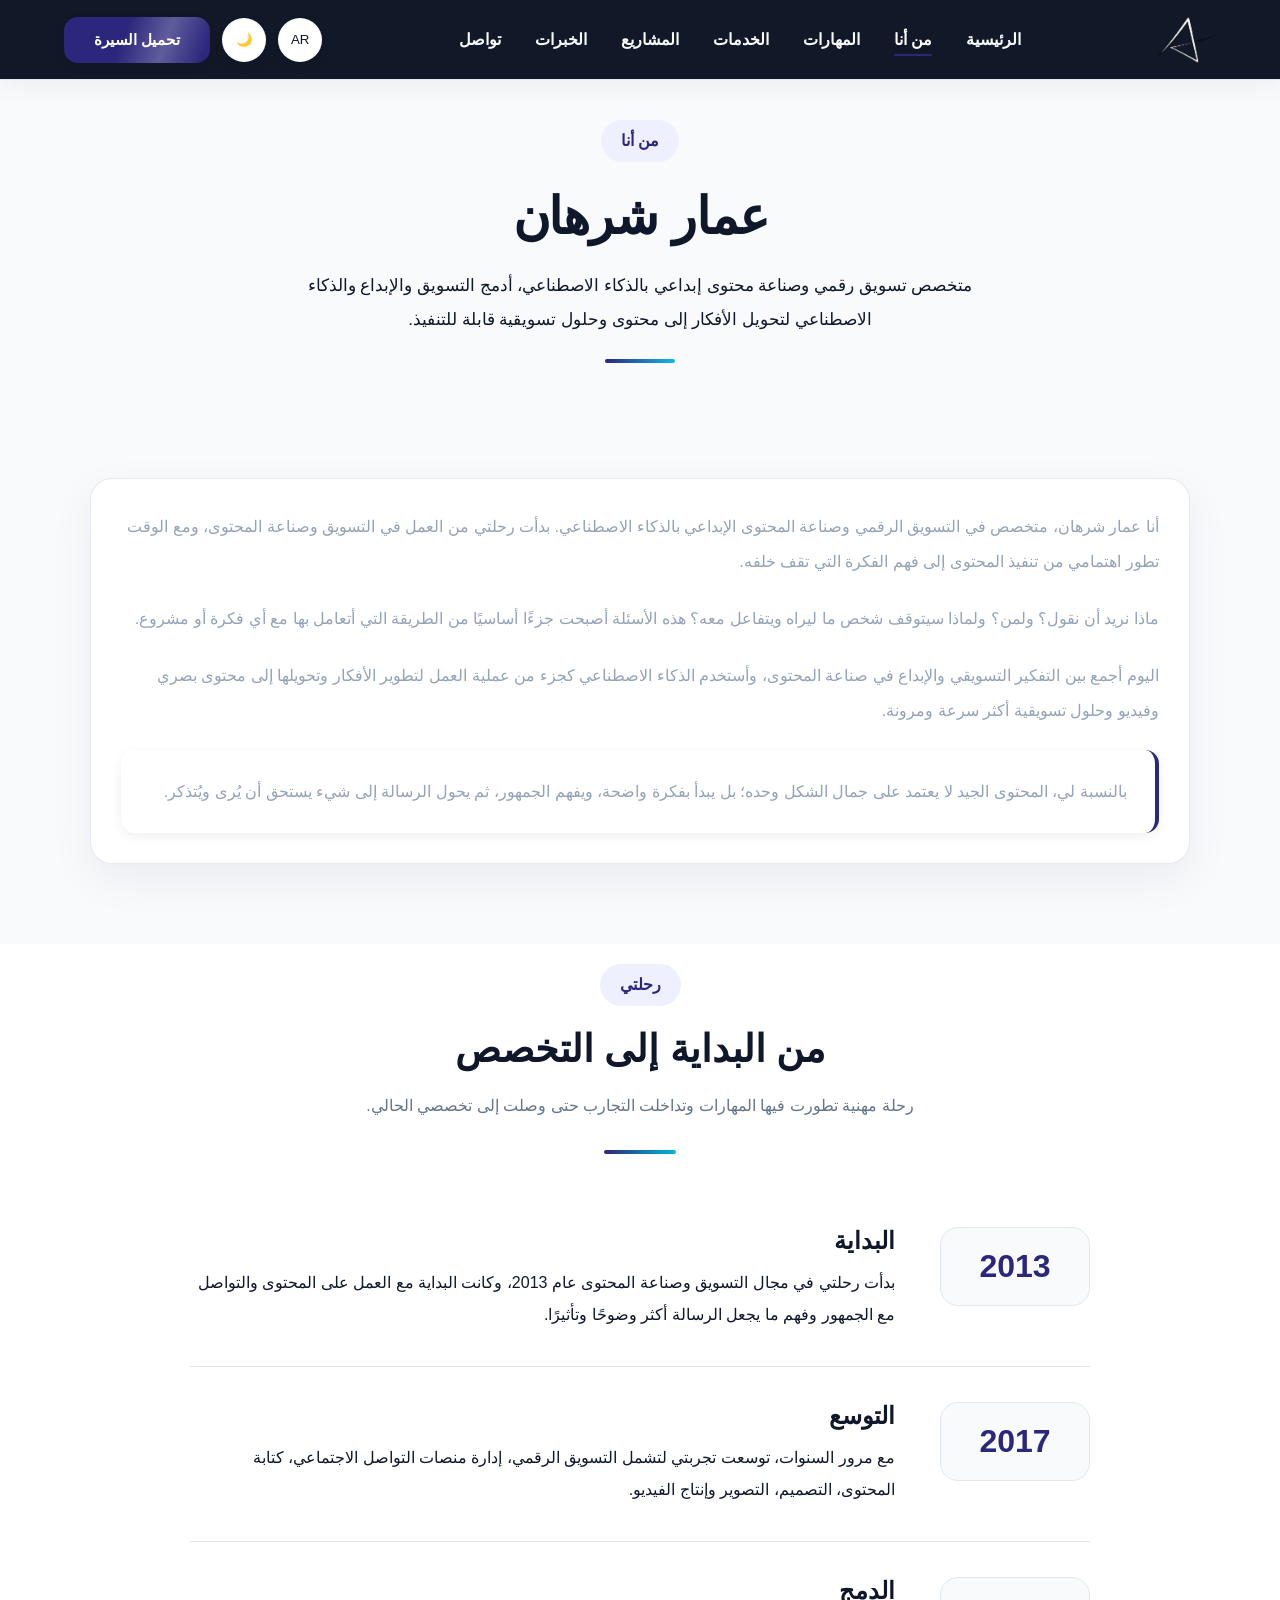
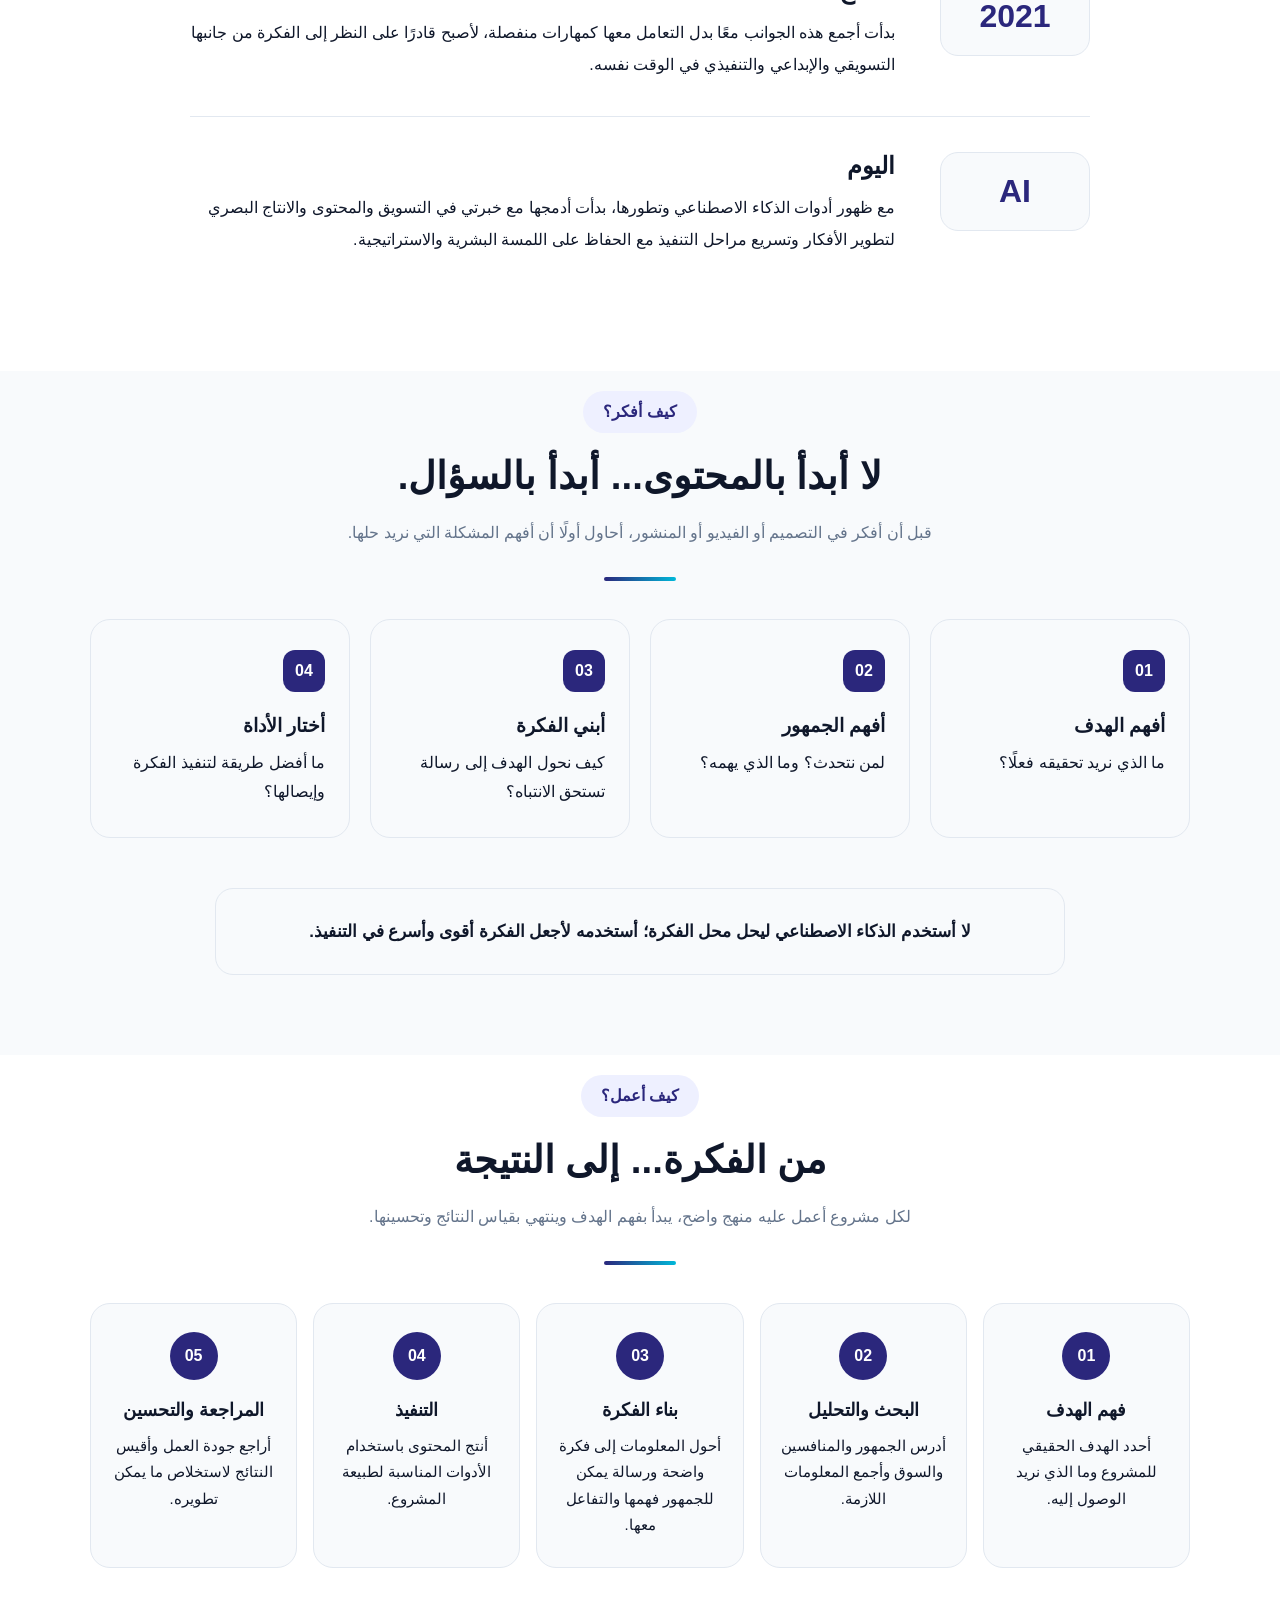
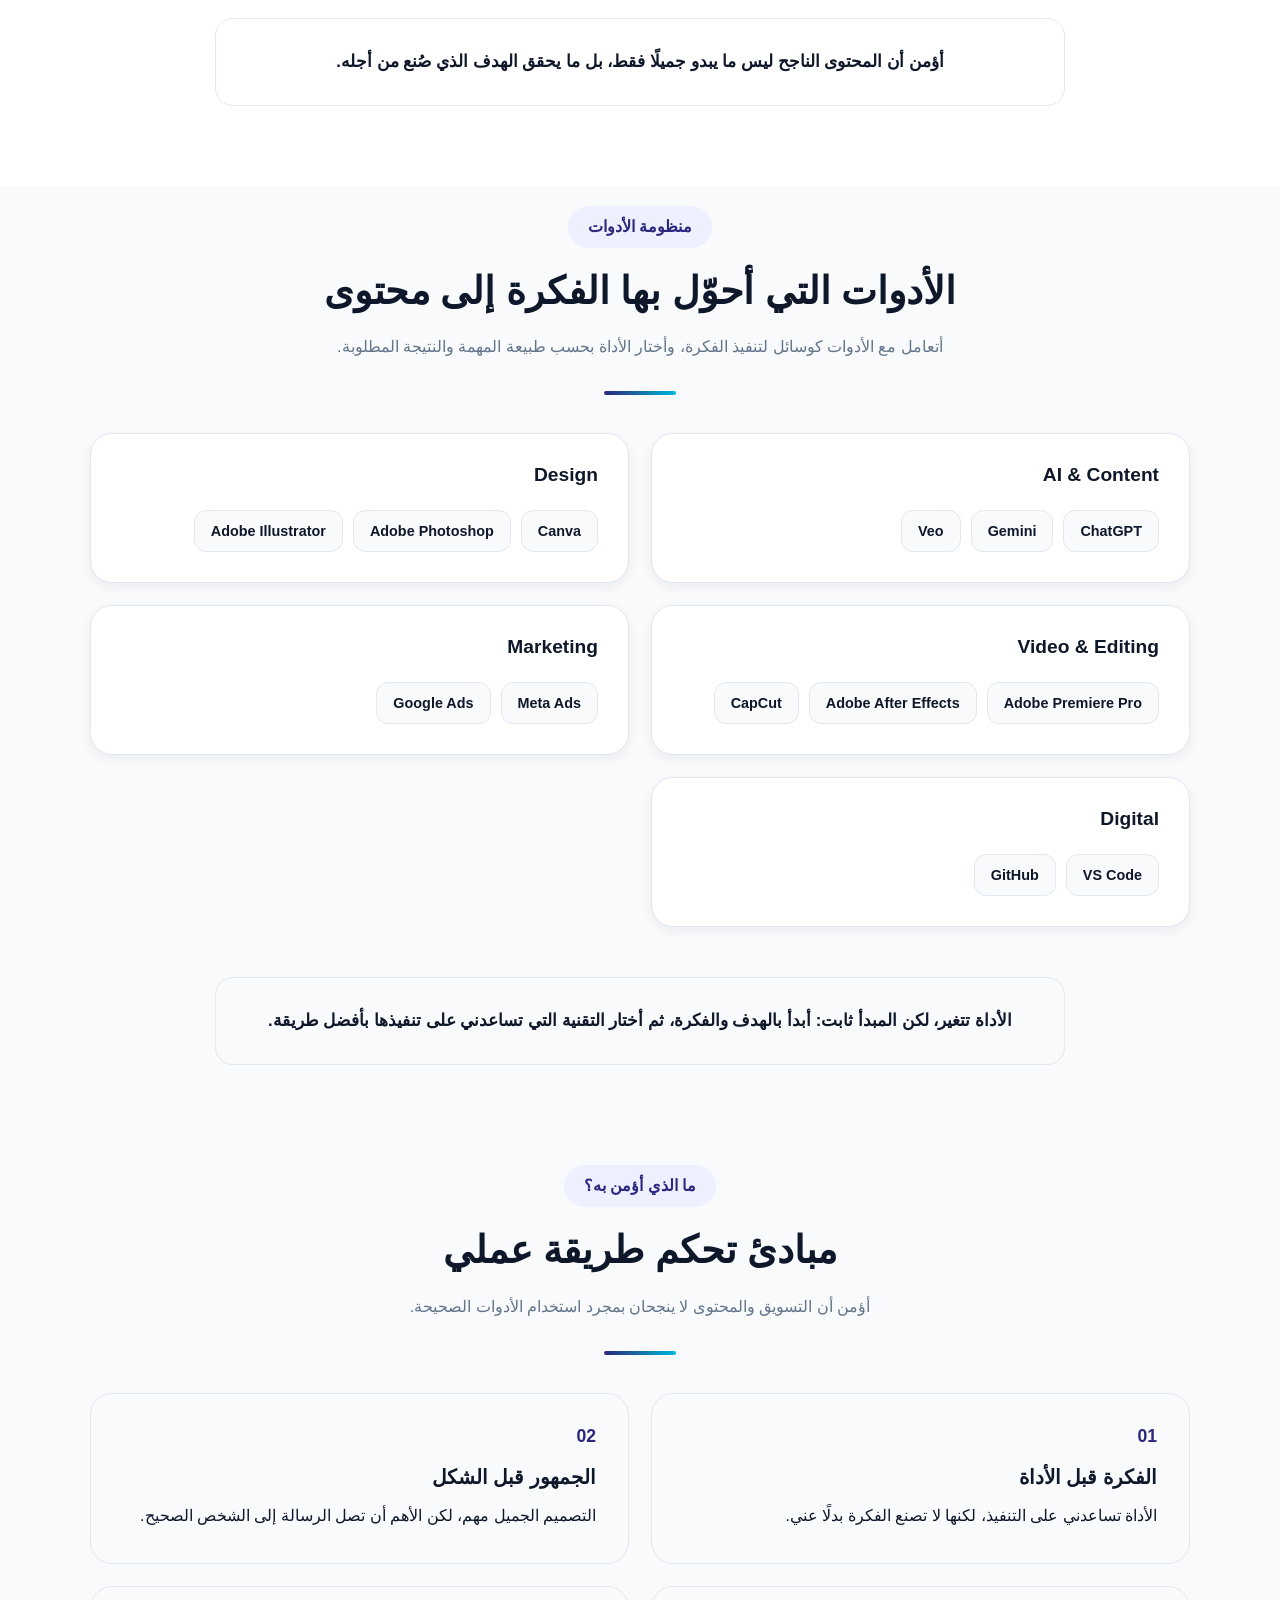
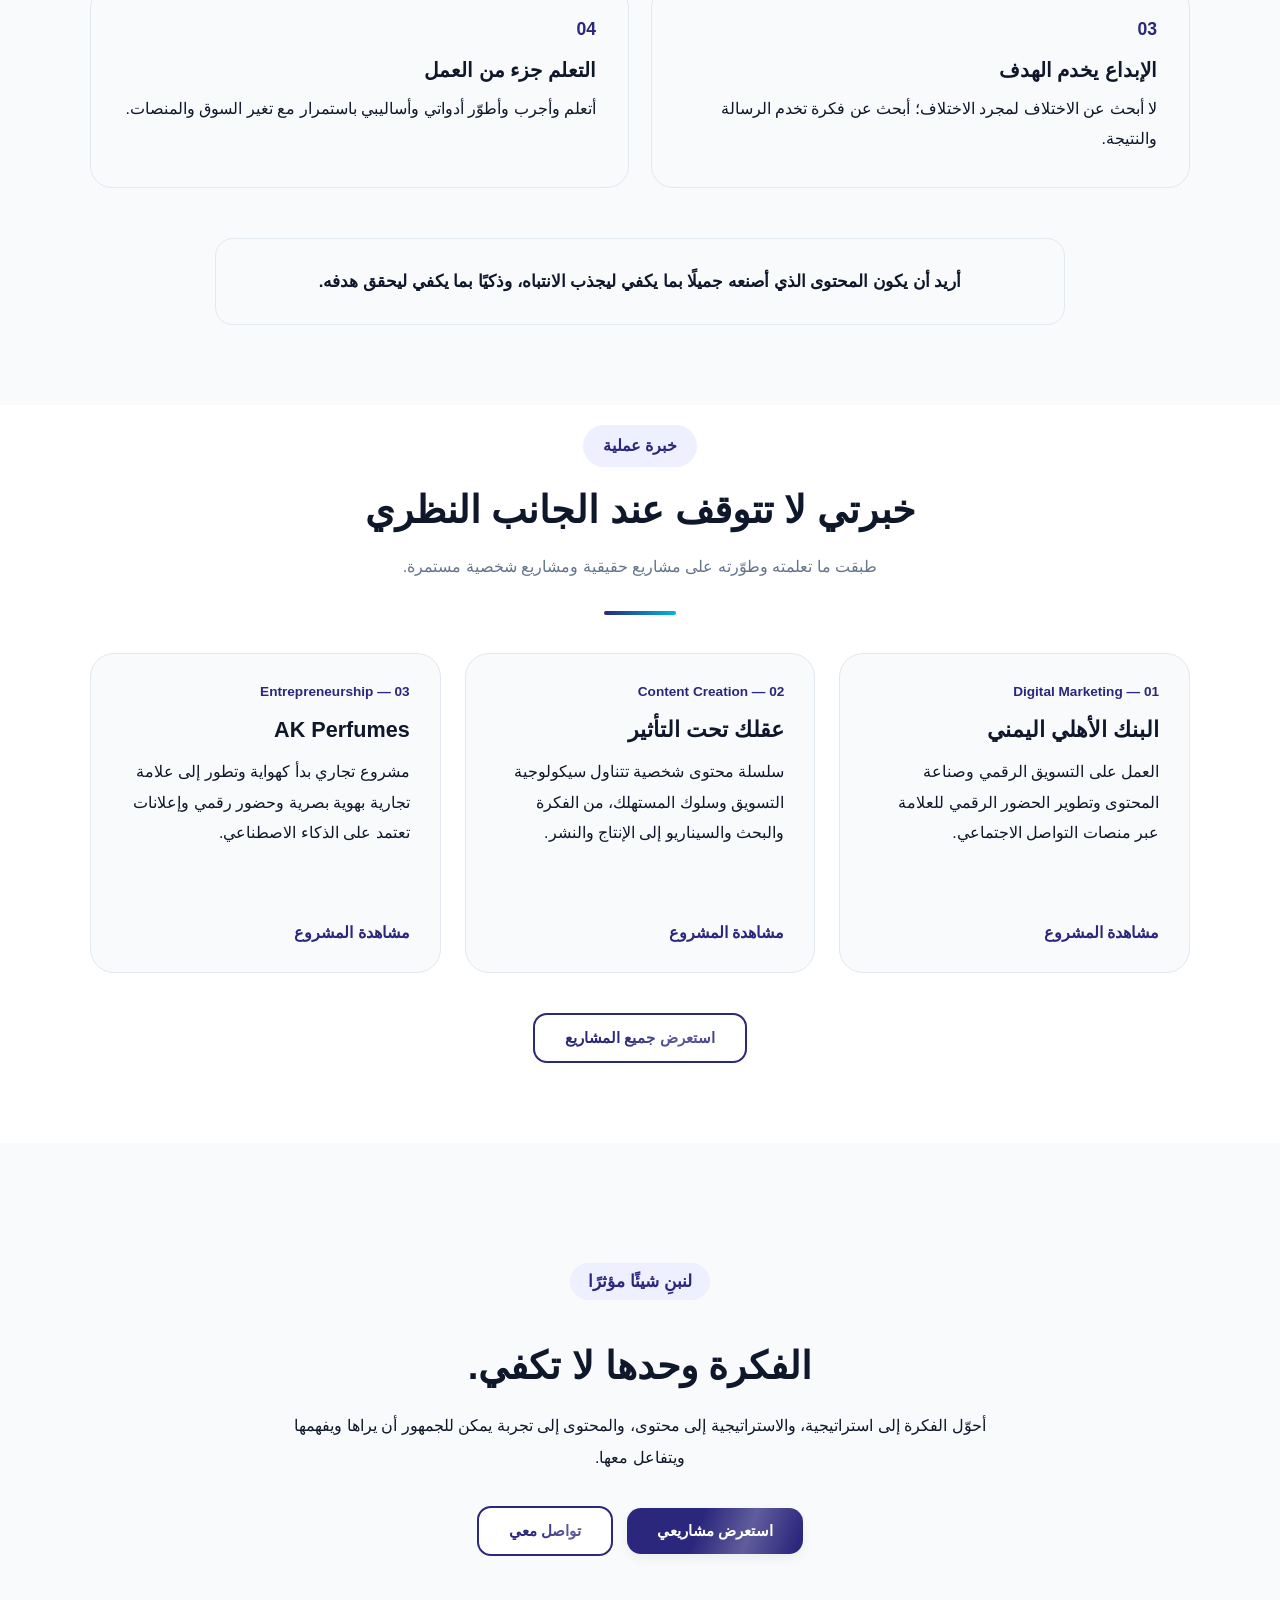
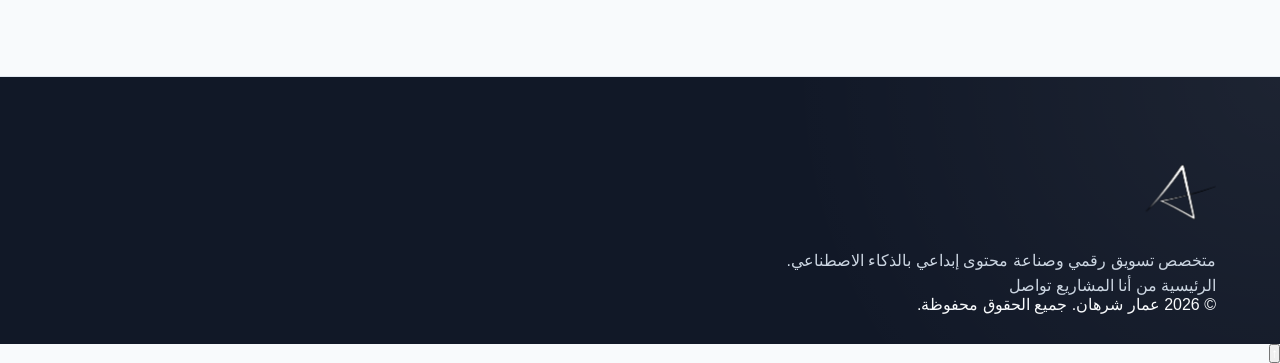
==== pages/about.html @ 37b0e0a8 "Update portfolio" ====
<!DOCTYPE html>
<html lang="ar" dir="rtl">

<head>

    <meta charset="UTF-8">

    <meta
        name="viewport"
        content="width=device-width, initial-scale=1.0">

    <meta
        name="description"
        content="تعرف على عمار شرهان، متخصص التسويق الرقمي وصناعة المحتوى الإبداعي بالذكاء الاصطناعي، وخبرته ومنهجه وأدواته ومشاريعه.">

    <meta
        name="author"
        content="Ammar Sharhan">

    <title>
        من أنا | عمار شرهان
    </title>


    <!-- =========================================================
         Google Fonts
    ========================================================== -->

    <link
        rel="preconnect"
        href="https://fonts.googleapis.com">

    <link
        rel="preconnect"
        href="https://fonts.gstatic.com"
        crossorigin>

    <link
        href="https://fonts.googleapis.com/css2?family=Cairo:wght@300;400;500;600;700;800&display=swap"
        rel="stylesheet">


    <!-- =========================================================
         Stylesheets
    ========================================================== -->

    <link
        rel="stylesheet"
        href="../assets/css/variables.css">

    <link
        rel="stylesheet"
        href="../assets/css/design-system.css">

    <link
        rel="stylesheet"
        href="../assets/css/reset.css">

    <link
        rel="stylesheet"
        href="../assets/css/layout.css">

    <link
        rel="stylesheet"
        href="../assets/css/components.css">

    <link
        rel="stylesheet"
        href="../assets/css/utilities.css">

    <link
        rel="stylesheet"
        href="../assets/css/animations.css">

    <link
        rel="stylesheet"
        href="../assets/css/style.css">

    <link rel="stylesheet"
     href="../assets/css/about.css">

    <link
        rel="stylesheet"
        href="../assets/css/responsive.css">

</head>


<body>


<!-- =========================================================
     Scroll Progress
========================================================== -->

<div class="scroll-progress"></div>


<!-- =========================================================
     Loading Screen
========================================================== -->

<div class="loader">

    <div class="loader-content">

        <div class="loader-logo">

            <img
                src="../assets/images/logo/logo.png"
                alt="عمار شرهان">

        </div>

        <div class="loader-line">

            <span></span>

        </div>

    </div>

</div>


<!-- =========================================================
     Header
========================================================== -->

<header class="header">

    <div class="container header-container">


        <!-- Logo -->

        <a
            href="../index.html"
            class="logo">

            <img
                src="../assets/images/logo/logo.png"
                alt="عمار شرهان">

        </a>


        <!-- Navigation -->

        <nav class="nav">

            <ul>

                <li>
                    <a href="../index.html#hero">
                        الرئيسية
                    </a>
                </li>

                <li>
                    <a
                        href="about.html"
                        class="active">

                        من أنا

                    </a>
                </li>

                <li>
                    <a href="../index.html#skills">
                        المهارات
                    </a>
                </li>

                <li>
                    <a href="../index.html#services">
                        الخدمات
                    </a>
                </li>

                <li>
                    <a href="projects.html">
                        المشاريع
                    </a>
                </li>

                <li>
                    <a href="../index.html#experience">
                        الخبرات
                    </a>
                </li>

                <li>
                    <a href="contact.html">
                        تواصل
                    </a>
                </li>

            </ul>

        </nav>


        <!-- Header Actions -->

        <div class="header-actions">


            <button
                class="icon-btn"
                aria-label="تغيير اللغة">

                AR

            </button>


            <button
                class="icon-btn"
                id="themeToggle"
                aria-label="الوضع الليلي">

                🌙

            </button>


            <a
                href="../assets/documents/ammar-sharhan-cv.pdf"
                class="btn btn-primary"
                download>

                تحميل السيرة

            </a>


            <button
                id="menuToggle"
                class="menu-toggle"
                aria-label="القائمة">

                ☰

            </button>


        </div>

    </div>

</header>


<!-- =========================================================
     Main
========================================================== -->

<main>


<!-- =========================================================
     About Hero
========================================================== -->

<section
    class="page-hero about-page-hero reveal">

    <div class="container">

        <span class="section-badge">
            من أنا
        </span>

        <h1>
            عمار شرهان
        </h1>

        <p>
            متخصص تسويق رقمي وصناعة محتوى إبداعي بالذكاء الاصطناعي،
            أدمج التسويق والإبداع والذكاء الاصطناعي لتحويل الأفكار
            إلى محتوى وحلول تسويقية قابلة للتنفيذ.
        </p>

        <div class="section-line"></div>

    </div>

</section>

<!-- =========================================================
     About Introduction
========================================================== -->

<section
    class="about-detail-section about-who-section reveal">

    <div class="container">

        <div class="about-who-content">

            <div class="about-detail-text">

                <p>
                    أنا عمار شرهان، متخصص في التسويق الرقمي
                    وصناعة المحتوى الإبداعي بالذكاء الاصطناعي.
                    بدأت رحلتي من العمل في التسويق وصناعة
                    المحتوى، ومع الوقت تطور اهتمامي من تنفيذ
                    المحتوى إلى فهم الفكرة التي تقف خلفه.
                </p>


                <p>
                    ماذا نريد أن نقول؟ ولمن؟ ولماذا سيتوقف
                    شخص ما ليراه ويتفاعل معه؟ هذه الأسئلة
                    أصبحت جزءًا أساسيًا من الطريقة التي
                    أتعامل بها مع أي فكرة أو مشروع.
                </p>


                <p>
                    اليوم أجمع بين التفكير التسويقي والإبداع
                    في صناعة المحتوى، وأستخدم الذكاء الاصطناعي
                    كجزء من عملية العمل لتطوير الأفكار وتحويلها
                    إلى محتوى بصري وفيديو وحلول تسويقية أكثر
                    سرعة ومرونة.
                </p>


                <p class="about-highlight">
                    بالنسبة لي، المحتوى الجيد لا يعتمد على
                    جمال الشكل وحده؛ بل يبدأ بفكرة واضحة،
                    ويفهم الجمهور، ثم يحول الرسالة إلى شيء
                    يستحق أن يُرى ويُتذكر.
                </p>

            </div>

        </div>

    </div>

</section>
<!-- =========================================================
     02 — My Journey
========================================================== -->

<section
    class="about-detail-section about-journey reveal">

    <div class="container">


        <div class="section-header">

            <span class="section-badge">

                 رحلتي

            </span>


            <h2>

                من البداية إلى التخصص

            </h2>


            <p>

                رحلة مهنية تطورت فيها المهارات
                وتداخلت التجارب حتى وصلت إلى تخصصي الحالي.

            </p>

        </div>


        <div class="journey-content">


            <div class="journey-number">

                2013

            </div>


            <div class="journey-text">

                <h3>

                    البداية

                </h3>


                <p>

                    بدأت رحلتي في مجال التسويق وصناعة المحتوى
                    عام 2013، وكانت البداية مع العمل على المحتوى
                    والتواصل مع الجمهور وفهم ما يجعل الرسالة
                    أكثر وضوحًا وتأثيرًا.

                </p>

            </div>

        </div>


        <div class="journey-content">


            <div class="journey-number">

                2017

            </div>


            <div class="journey-text">

                <h3>

                    التوسع

                </h3>


                <p>

                    مع مرور السنوات، توسعت تجربتي لتشمل
                    التسويق الرقمي، إدارة منصات التواصل
                    الاجتماعي، كتابة المحتوى، التصميم،
                    التصوير وإنتاج الفيديو.

                </p>

            </div>

        </div>


        <div class="journey-content">


            <div class="journey-number">

                2021

            </div>


            <div class="journey-text">

                <h3>

                    الدمج

                </h3>


                <p>

                    بدأت أجمع هذه الجوانب معًا بدل التعامل
                    معها كمهارات منفصلة، لأصبح قادرًا على
                    النظر إلى الفكرة من جانبها التسويقي
                    والإبداعي والتنفيذي في الوقت نفسه.

                </p>

            </div>

        </div>


        <div class="journey-content">


            <div class="journey-number">

                AI

            </div>


            <div class="journey-text">

                <h3>

                    اليوم

                </h3>


                <p>

                    مع ظهور أدوات الذكاء الاصطناعي وتطورها،
                    بدأت أدمجها مع خبرتي في التسويق والمحتوى
                    والانتاج البصري لتطوير الأفكار وتسريع
                    مراحل التنفيذ مع الحفاظ على اللمسة
                    البشرية والاستراتيجية.

                </p>

            </div>

        </div>

    </div>

</section>



<!-- =========================================================
     03 — How I Think
========================================================== -->

<section
    class="about-detail-section thinking-section reveal">

    <div class="container">


        <div class="section-header">

            <span class="section-badge">

                كيف أفكر؟

            </span>


            <h2>

                لا أبدأ بالمحتوى...
                أبدأ بالسؤال.

            </h2>


            <p>

                قبل أن أفكر في التصميم أو الفيديو أو المنشور،
                أحاول أولًا أن أفهم المشكلة التي نريد حلها.

            </p>

        </div>


        <div class="thinking-grid">


            <article class="thinking-card">

                <span>01</span>

                <h3>

                    أفهم الهدف

                </h3>

                <p>

                    ما الذي نريد تحقيقه فعلًا؟

                </p>

            </article>


            <article class="thinking-card">

                <span>02</span>

                <h3>

                    أفهم الجمهور

                </h3>

                <p>

                    لمن نتحدث؟ وما الذي يهمه؟

                </p>

            </article>


            <article class="thinking-card">

                <span>03</span>

                <h3>

                    أبني الفكرة

                </h3>

                <p>

                    كيف نحول الهدف إلى رسالة تستحق الانتباه؟

                </p>

            </article>


            <article class="thinking-card">

                <span>04</span>

                <h3>

                    أختار الأداة

                </h3>

                <p>

                    ما أفضل طريقة لتنفيذ الفكرة وإيصالها؟

                </p>

            </article>

        </div>


        <div class="about-highlight-box">

            <p>

                لا أستخدم الذكاء الاصطناعي ليحل محل الفكرة؛
                أستخدمه لأجعل الفكرة أقوى وأسرع في التنفيذ.

            </p>

        </div>

    </div>

</section>



<!-- =========================================================
     04 — How I Work
========================================================== -->

<section
    class="about-detail-section methodology-section reveal">

    <div class="container">


        <div class="section-header">

            <span class="section-badge">

                كيف أعمل؟

            </span>


            <h2>

                من الفكرة... إلى النتيجة

            </h2>


            <p>

                لكل مشروع أعمل عليه منهج واضح،
                يبدأ بفهم الهدف وينتهي بقياس النتائج
                وتحسينها.

            </p>

        </div>


        <div class="method-flow">


            <div class="method-step">

                <span>01</span>

                <h3>

                    فهم الهدف

                </h3>

                <p>

                    أحدد الهدف الحقيقي للمشروع
                    وما الذي نريد الوصول إليه.

                </p>

            </div>


            <div class="method-step">

                <span>02</span>

                <h3>

                    البحث والتحليل

                </h3>

                <p>

                    أدرس الجمهور والمنافسين والسوق
                    وأجمع المعلومات اللازمة.

                </p>

            </div>


            <div class="method-step">

                <span>03</span>

                <h3>

                    بناء الفكرة

                </h3>

                <p>

                    أحول المعلومات إلى فكرة واضحة
                    ورسالة يمكن للجمهور فهمها والتفاعل معها.

                </p>

            </div>


            <div class="method-step">

                <span>04</span>

                <h3>

                    التنفيذ

                </h3>

                <p>

                    أنتج المحتوى باستخدام الأدوات
                    المناسبة لطبيعة المشروع.

                </p>

            </div>


            <div class="method-step">

                <span>05</span>

                <h3>

                    المراجعة والتحسين

                </h3>

                <p>

                    أراجع جودة العمل وأقيس النتائج
                    لاستخلاص ما يمكن تطويره.

                </p>

            </div>

        </div>


        <div class="about-highlight-box">

            <p>

                أؤمن أن المحتوى الناجح ليس ما يبدو جميلًا فقط،
                بل ما يحقق الهدف الذي صُنع من أجله.

            </p>

        </div>

    </div>

</section>



<!-- =========================================================
     05 — Tools
========================================================== -->

<section
    class="about-detail-section tools-section reveal">

    <div class="container">


        <div class="section-header">

            <span class="section-badge">

               منظومة الأدوات

            </span>


            <h2>

                الأدوات التي أحوّل بها الفكرة إلى محتوى

            </h2>


            <p>

                أتعامل مع الأدوات كوسائل لتنفيذ الفكرة،
                وأختار الأداة بحسب طبيعة المهمة والنتيجة المطلوبة.

            </p>

        </div>


        <div class="tools-groups">


            <!-- AI -->

            <div class="tools-group">

                <h3>

                    AI & Content

                </h3>


                <div class="tools-grid">

                    <span>ChatGPT</span>

                    <span>Gemini</span>

                    <span>Veo</span>

                </div>

            </div>


            <!-- Design -->

            <div class="tools-group">

                <h3>

                    Design

                </h3>


                <div class="tools-grid">

                    <span>Canva</span>

                    <span>Adobe Photoshop</span>

                    <span>Adobe Illustrator</span>

                </div>

            </div>


            <!-- Video -->

            <div class="tools-group">

                <h3>

                    Video & Editing

                </h3>


                <div class="tools-grid">

                    <span>Adobe Premiere Pro</span>

                    <span>Adobe After Effects</span>

                    <span>CapCut</span>

                </div>

            </div>


            <!-- Marketing -->

            <div class="tools-group">

                <h3>

                    Marketing

                </h3>


                <div class="tools-grid">

                    <span>Meta Ads</span>

                    <span>Google Ads</span>

                </div>

            </div>


            <!-- Digital -->

            <div class="tools-group">

                <h3>

                    Digital

                </h3>


                <div class="tools-grid">

                    <span>VS Code</span>

                    <span>GitHub</span>

                </div>

            </div>

        </div>


        <div class="about-highlight-box">

            <p>

                الأداة تتغير، لكن المبدأ ثابت:
                أبدأ بالهدف والفكرة، ثم أختار التقنية
                التي تساعدني على تنفيذها بأفضل طريقة.

            </p>

        </div>

    </div>

</section>



<!-- =========================================================
     06 — What I Believe
========================================================== -->

<section
    class="about-detail-section beliefs-section reveal">

    <div class="container">


        <div class="section-header">

            <span class="section-badge">

               ما الذي أؤمن به؟

            </span>


            <h2>

                مبادئ تحكم طريقة عملي

            </h2>


            <p>

                أؤمن أن التسويق والمحتوى لا ينجحان
                بمجرد استخدام الأدوات الصحيحة.

            </p>

        </div>


        <div class="beliefs-grid">


            <article class="belief-card">

                <span>01</span>

                <h3>

                    الفكرة قبل الأداة

                </h3>

                <p>

                    الأداة تساعدني على التنفيذ،
                    لكنها لا تصنع الفكرة بدلًا عني.

                </p>

            </article>


            <article class="belief-card">

                <span>02</span>

                <h3>

                    الجمهور قبل الشكل

                </h3>

                <p>

                    التصميم الجميل مهم، لكن الأهم
                    أن تصل الرسالة إلى الشخص الصحيح.

                </p>

            </article>


            <article class="belief-card">

                <span>03</span>

                <h3>

                    الإبداع يخدم الهدف

                </h3>

                <p>

                    لا أبحث عن الاختلاف لمجرد الاختلاف؛
                    أبحث عن فكرة تخدم الرسالة والنتيجة.

                </p>

            </article>


            <article class="belief-card">

                <span>04</span>

                <h3>

                    التعلم جزء من العمل

                </h3>

                <p>

                    أتعلم وأجرب وأطوّر أدواتي وأساليبي
                    باستمرار مع تغير السوق والمنصات.

                </p>

            </article>

        </div>


        <div class="about-highlight-box">

            <p>

                أريد أن يكون المحتوى الذي أصنعه جميلًا
                بما يكفي ليجذب الانتباه، وذكيًا بما يكفي
                ليحقق هدفه.

            </p>

        </div>

    </div>

</section>



<!-- =========================================================
     07 — Practical Experience
========================================================== -->

<section
    class="about-detail-section real-projects-section reveal">

    <div class="container">


        <div class="section-header">

            <span class="section-badge">

                خبرة عملية

            </span>


            <h2>

                خبرتي لا تتوقف عند الجانب النظري

            </h2>


            <p>

                طبقت ما تعلمته وطوّرته على مشاريع حقيقية
                ومشاريع شخصية مستمرة.

            </p>

        </div>


        <div class="real-projects-grid">


            <!-- Bank -->

            <article class="mini-project-card">

                <span>

                    01 — Digital Marketing

                </span>


                <h3>

                    البنك الأهلي اليمني

                </h3>


                <p>

                    العمل على التسويق الرقمي وصناعة المحتوى
                    وتطوير الحضور الرقمي للعلامة عبر منصات
                    التواصل الاجتماعي.

                </p>


                <a
                    href="projects.html#project-nby">

                    مشاهدة المشروع

                </a>

            </article>


            <!-- Content -->

            <article class="mini-project-card">

                <span>

                    02 — Content Creation

                </span>


                <h3>

                    عقلك تحت التأثير

                </h3>


                <p>

                    سلسلة محتوى شخصية تتناول سيكولوجية
                    التسويق وسلوك المستهلك، من الفكرة
                    والبحث والسيناريو إلى الإنتاج والنشر.

                </p>


                <a
                    href="projects.html#project-content">

                    مشاهدة المشروع

                </a>

            </article>


            <!-- AK -->

            <article class="mini-project-card">

                <span>

                    03 — Entrepreneurship

                </span>


                <h3>

                    AK Perfumes

                </h3>


                <p>

                    مشروع تجاري بدأ كهواية وتطور إلى
                    علامة تجارية بهوية بصرية وحضور رقمي
                    وإعلانات تعتمد على الذكاء الاصطناعي.

                </p>


                <a
                    href="projects.html#project-ak-perfumes">

                    مشاهدة المشروع

                </a>

            </article>

        </div>


        <div class="about-projects-link">

            <a
                href="projects.html"
                class="btn btn-secondary">

                استعرض جميع المشاريع

            </a>

        </div>

    </div>

</section>



<!-- =========================================================
     Final CTA
========================================================== -->

<section
    class="about-cta reveal">

    <div class="container">


        <span class="section-badge">

            لنبنِ شيئًا مؤثرًا

        </span>


        <h2>

            الفكرة وحدها لا تكفي.

        </h2>


        <p>

            أحوّل الفكرة إلى استراتيجية،
            والاستراتيجية إلى محتوى،
            والمحتوى إلى تجربة يمكن للجمهور
            أن يراها ويفهمها ويتفاعل معها.

        </p>


        <div class="cta-actions">


            <a
                href="projects.html"
                class="btn btn-primary">

                استعرض مشاريعي

            </a>


            <a
                href="contact.html"
                class="btn btn-secondary">

                تواصل معي

            </a>


        </div>

    </div>

</section>


</main>



<!-- =========================================================
     Footer
========================================================== -->

<footer class="footer">

    <div class="container footer-container">


        <div class="footer-brand">

            <a
                href="../index.html"
                class="logo">

                <img
                    src="../assets/images/logo/logo.png"
                    alt="عمار شرهان">

            </a>


            <p>

                متخصص تسويق رقمي وصناعة محتوى إبداعي
                بالذكاء الاصطناعي.

            </p>

        </div>


        <div class="footer-links">

            <a href="../index.html">
                الرئيسية
            </a>

            <a href="about.html">
                من أنا
            </a>

            <a href="projects.html">
                المشاريع
            </a>

            <a href="contact.html">
                تواصل
            </a>

        </div>


        <div class="footer-copy">

            <p>

                © 2026 عمار شرهان.
                جميع الحقوق محفوظة.

            </p>

        </div>

    </div>

</footer>



<!-- =========================================================
     Back To Top
========================================================== -->

<button
    class="back-to-top"
    aria-label="العودة إلى الأعلى">

    ↑

</button>



<!-- =========================================================
     JavaScript
========================================================== -->

<script src="../assets/js/app.js"></script>

<script src="../assets/js/language.js"></script>


</body>

</html>
---- assets/css/variables.css ----
/* ===========================================================
   AMMAR SHARHAN PORTFOLIO
   DESIGN TOKENS
   Light / Dark Theme System
=========================================================== */


/* ===========================================================
   ROOT — LIGHT MODE
=========================================================== */

:root{

    /* ==========================================
       Brand Colors
    ========================================== */

    --primary:#2b277c;

    --primary-dark:#211d63;

    --primary-light:#eef0ff;

    --secondary:#6c63ff;

    --accent:#00b8d9;


    /* ==========================================
       Backgrounds
    ========================================== */

    --background:#f8fafc;

    --surface:#ffffff;

    --surface-alt:#f1f5f9;


    /* ==========================================
       Text
    ========================================== */

    --text:#0f172a;

    --text-light:#64748b;

    --text-muted:#94a3b8;

    --text-inverse:#ffffff;


    /* ==========================================
       Borders
    ========================================== */

    --border:#e2e8f0;

    --border-light:#eef2f7;


    /* ==========================================
       Shadows
    ========================================== */

    --shadow-sm:
        0 4px 12px rgba(15,23,42,.06);

    --shadow-md:
        0 10px 30px rgba(15,23,42,.08);

    --shadow-lg:
        0 20px 50px rgba(15,23,42,.12);


    /* ==========================================
       Typography
    ========================================== */

    --font-family:
    "GE Dinar One",
    "GE Dinar One Regular",
    Tahoma,
    Arial,
    sans-serif;


    /* ==========================================
       Radius
    ========================================== */

    --radius-sm:8px;

    --radius-md:12px;

    --radius-lg:20px;

    --radius-xl:28px;

    --radius-full:999px;


    /* ==========================================
       Layout
    ========================================== */

    --container-width:1200px;

    --header-height:80px;


    /* ==========================================
       Transitions
    ========================================== */

    --transition-fast:.2s ease;

    --transition-normal:.3s ease;

    --transition-slow:.45s ease;

}


/* ===========================================================
   DARK MODE
=========================================================== */

body.dark-mode{

    /* ==========================================
       Backgrounds
    ========================================== */

    --background:#0b1120;

    --surface:#111827;

    --surface-alt:#1e293b;


    /* ==========================================
       Text
    ========================================== */

    --text:#f8fafc;

    --text-light:#cbd5e1;

    --text-muted:#94a3b8;

    --text-inverse:#0f172a;


    /* ==========================================
       Borders
    ========================================== */

    --border:#334155;

    --border-light:#1e293b;


    /* ==========================================
       Brand
    ========================================== */

    --primary:#7c83ff;

    --primary-dark:#6366f1;

    --primary-light:#27265a;

    --secondary:#8b85ff;

    --accent:#22d3ee;


    /* ==========================================
       Shadows
    ========================================== */

    --shadow-sm:
        0 4px 14px rgba(0,0,0,.25);

    --shadow-md:
        0 10px 30px rgba(0,0,0,.30);

    --shadow-lg:
        0 20px 50px rgba(0,0,0,.40);

}


/* ===========================================================
   THEME TRANSITION
=========================================================== */

html{

    color-scheme:light;

}

body.dark-mode{

    color-scheme:dark;

}


/* ===========================================================
   GLOBAL THEME TRANSITION
=========================================================== */

body,
.header,
.card,
.stat-card,
.about-text,
.about-tools,
.service-card,
.project-card,
.skill-card,
.timeline-content,
.contact-card,
.contact-wrapper,
.footer{

    transition:

        background-color .35s ease,

        color .35s ease,

        border-color .35s ease,

        box-shadow .35s ease;

}
---- assets/css/design-system.css ----
/* ===========================================================
   DESIGN SYSTEM
   Ammar Sharhan Portfolio

   هذا الملف مخصص لتوثيق نظام التصميم فقط.

   جميع المتغيرات (Colors / Typography / Radius / Shadows)
   موجودة داخل:

   assets/css/variables.css

   يمنع تعريف أي متغيرات CSS داخل هذا الملف حتى لا يحدث
   تعارض أو تكرار.

=========================================================== */

/*
============================================================

COLOR PALETTE

Primary      : #2b277c
Primary Dark : #1f1c61
Primary Light: #eef0ff

Secondary    : #6c63ff
Accent       : #00bcd4

Background   : #f8fafc
Surface      : #ffffff

Text         : #0f172a
Text Light   : #64748b

Border       : #e2e8f0

============================================================

TYPOGRAPHY

Font : Cairo

Weights

400 Regular
500 Medium
600 SemiBold
700 Bold
800 ExtraBold

============================================================

SPACING

4
8
12
16
24
32
48
64
96
120

============================================================

RADIUS

10
16
24
32
999

============================================================

SHADOWS

XS
SM
MD
LG

============================================================
*/
---- assets/css/layout.css ----
/* ===========================================================
   LAYOUT
   يحتوي فقط على:

   Header
   Hero Layout
   About Layout
   Skills Layout
   Services Layout
   Projects Layout
   Experience Layout
   Contact Layout
   Footer Layout

   ممنوع وضع تصميم البطاقات هنا.
=========================================================== */
/* ==========================================
   Layout
========================================== */

.container{
    width:min(1200px,90%);
    margin-inline:auto;
}

/* ==========================================
   Header Layout
========================================== */

.header{

    position:fixed;

    top:0;

    right:0;

    width:100%;

    height:80px;

    background:rgba(255,255,255,.78);

    backdrop-filter:blur(18px);

    -webkit-backdrop-filter:blur(18px);

    border-bottom:1px solid rgba(226,232,240,.7);

    box-shadow:0 6px 24px rgba(15,23,42,.05);

    z-index:1000;

    transition:
        background .35s ease,
        box-shadow .35s ease,
        border-color .35s ease;

}

.header.scrolled{

    background:rgba(255,255,255,.95);

    border-bottom:1px solid rgba(226,232,240,.95);

    box-shadow:0 10px 30px rgba(15,23,42,.08);

}

.header .container{

    height:100%;

    display:flex;

    justify-content:space-between;

    align-items:center;

}

.logo{

    display:flex;

    align-items:center;

}

.logo img{

    width:58px;

    display:block;

}

.nav ul{

    display:flex;

    align-items:center;

    gap:36px;

}

.header-actions{

    display:flex;

    align-items:center;

    gap:12px;

}

/* ==========================================
   Hero
========================================== */

.hero{

    min-height:calc(100vh - 80px);

    display:flex;

    align-items:center;

    background:linear-gradient(180deg,#ffffff 0%,#f8fafc 100%);

}

.hero-container{

    display:grid;

    grid-template-columns:1.2fr .8fr;

    align-items:center;

    gap:80px;

}

.hero-content h1{

    font-size:64px;

    margin:20px 0 10px;

}

.hero-content h2{

    font-size:28px;

    color:var(--primary);

    margin-bottom:24px;

    font-weight:700;

}

.hero-content p{

    max-width:620px;

    font-size:18px;

    line-height:2;

    margin-bottom:35px;

}

.hero-buttons{

    display:flex;

    gap:18px;

    flex-wrap:wrap;

}

.hero-image{

    display:flex;

    justify-content:center;

}

.hero-image-wrapper{

    width:420px;

    height:420px;

    border-radius:50%;

    overflow:hidden;

    background:#fff;

    padding:10px;

    box-shadow:var(--shadow-lg);

    position:relative;

}

.hero-image-wrapper::before{

    content:"";

    position:absolute;

    inset:-20px;

    border-radius:50%;

    background:radial-gradient(circle,
    rgba(37,99,235,.18),
    transparent 70%);

    z-index:0;

}

.hero-image-wrapper img{

    position:relative;

    z-index:1;

    width:100%;

    height:100%;

    object-fit:cover;

    border-radius:50%;

}
/* ==========================================
   About Section
========================================== */

.about{

    padding:120px 0;

    background:#fff;

}

.section-header{

    text-align:center;

    max-width:760px;

    margin:0 auto 70px;

}

.about-grid{

    display:grid;

    grid-template-columns:1fr 1fr;

    gap:40px;

    align-items:start;

}
/* ==========================================
   Services Section
========================================== */

.services{

    padding:120px 0;

    background:var(--background);

}

.services-grid{

    display:grid;

    grid-template-columns:repeat(3,1fr);

    gap:30px;

    margin-top:60px;

}
/* ==========================================
   Projects Section
========================================== */

.projects{

    padding:120px 0;

    background:#fff;

}

.projects-grid{

    display:grid;

    grid-template-columns:repeat(3,1fr);

    gap:30px;

    margin-top:60px;

}
/* ==========================================
   Skills Section
========================================== */

.skills{

    padding:120px 0;

    background:var(--background);

}

.skills-grid{

    display:grid;

    grid-template-columns:repeat(2,1fr);

    gap:30px;

    margin-top:60px;

}
/* ==========================================
   Experience Section
========================================== */

.experience{

    padding:120px 0;

    background:var(--background);

}

.timeline{

    position:relative;

    max-width:900px;

    margin:70px auto 0;

    padding-right:35px;

}

.timeline::before{

    content:"";

    position:absolute;

    right:10px;

    top:0;

    width:2px;

    height:100%;

    background:rgba(43,39,124,.15);

}
/* ==========================================
   Contact Layout
========================================== */

.contact{

    padding:120px 0;

    background:#ffffff;

}

.contact-wrapper{

    display:grid;

    grid-template-columns:1fr 1fr;

    gap:60px;

    align-items:center;

}
/* ==========================================
   Footer
========================================== */

.footer{

    background:var(--text);

    color:#fff;

    padding:80px 0 30px;

}

.footer-grid{

    display:grid;

    grid-template-columns:2fr 1fr 1fr;

    gap:60px;

}

.footer-bottom{

    margin-top:50px;

    padding-top:25px;

    border-top:1px solid rgba(255,255,255,.08);

    display:flex;

    justify-content:space-between;

    

    align-items:center;

}
/* ==========================================
   Header Scroll State
========================================== */

.header.scrolled{

    background:rgba(255,255,255,.95);

    border-bottom:1px solid rgba(226,232,240,.95);

    box-shadow:0 10px 30px rgba(15,23,42,.08);

}

a{

    transition:
        color .25s ease;

}
section{

    scroll-margin-top:100px;

}

/* ===========================================================
   PREMIUM LAYOUT PACK 1
   Hero • Background • Shapes • Section Decoration
=========================================================== */

/* ==========================================
   Global Sections
========================================== */

section{

    position:relative;

    overflow:hidden;

}

/* ==========================================
   Hero Background
========================================== */

.hero{

    position:relative;

    isolation:isolate;

    background:

        radial-gradient(circle at top right,
        rgba(108,99,255,.10),
        transparent 32%),

        radial-gradient(circle at bottom left,
        rgba(0,188,212,.08),
        transparent 28%),

        linear-gradient(
            180deg,
            #ffffff 0%,
            #f7f9fc 100%
        );

}

/* ==========================================
   Floating Blur 1
========================================== */

.hero::before{

    content:"";

    position:absolute;

    width:520px;

    height:520px;

    border-radius:50%;

    background:

        radial-gradient(circle,
        rgba(108,99,255,.16),
        transparent 70%);

    top:-220px;

    right:-180px;

    z-index:-1;

    animation:

        heroBlob1 16s ease-in-out infinite;

}

/* ==========================================
   Floating Blur 2
========================================== */

.hero::after{

    content:"";

    position:absolute;

    width:420px;

    height:420px;

    border-radius:50%;

    background:

        radial-gradient(circle,
        rgba(0,188,212,.10),
        transparent 70%);

    bottom:-180px;

    left:-120px;

    z-index:-1;

    animation:

        heroBlob2 18s ease-in-out infinite;

}

/* ==========================================
   Hero Animation
========================================== */

@keyframes heroBlob1{

    0%{

        transform:
            translateY(0)
            translateX(0);

    }

    50%{

        transform:
            translateY(30px)
            translateX(-25px);

    }

    100%{

        transform:
            translateY(0)
            translateX(0);

    }

}

@keyframes heroBlob2{

    0%{

        transform:
            translateY(0);

    }

    50%{

        transform:
            translateY(-30px);

    }

    100%{

        transform:
            translateY(0);

    }

}

/* ==========================================
   Section Decoration
========================================== */

.about::before,
.skills::before,
.services::before,
.projects::before,
.experience::before,
.contact::before{

    content:"";

    position:absolute;

    top:70px;

    left:60px;

    width:110px;

    height:110px;

    border-radius:50%;

    background:

        radial-gradient(circle,
        rgba(108,99,255,.08),
        transparent 72%);

    pointer-events:none;

}

/* ==========================================
   Container
========================================== */

.container{

    position:relative;

    z-index:2;

}

/* ==========================================
   Premium Hero Image
========================================== */

.hero-image-wrapper{

    position:relative;

}

.hero-image-wrapper::after{

    content:"";

    position:absolute;

    inset:-18px;

    border-radius:50%;

    border:1px solid rgba(108,99,255,.14);

    animation:

        rotateBorder 14s linear infinite;

}

@keyframes rotateBorder{

    from{

        transform:rotate(0);

    }

    to{

        transform:rotate(360deg);

    }

}

/* ==========================================
   Section Header
========================================== */

.section-header{

    position:relative;

}

.section-header::after{

    content:"";

    display:block;

    width:90px;

    height:4px;

    margin:24px auto 0;

    border-radius:999px;

    background:

        linear-gradient(
            90deg,
            var(--primary),
            var(--accent)
        );

}

/* ==========================================
   Premium Footer
========================================== */

.footer{

    position:relative;

    overflow:hidden;

}

.footer::before{

    content:"";

    position:absolute;

    inset:0;

    background:

        radial-gradient(circle at top right,
        rgba(255,255,255,.05),
        transparent 38%);

    pointer-events:none;

}

/* ===========================================================
   THEME SYSTEM
   Layout Color Mapping
=========================================================== */


/* ==========================================
   Hero
========================================== */

.hero{

    background:
        linear-gradient(
            180deg,
            var(--surface) 0%,
            var(--background) 100%
        );

}


/* ==========================================
   About
========================================== */

.about{

    background:var(--surface);

}


/* ==========================================
   Services
========================================== */

.services{

    background:var(--background);

}


/* ==========================================
   Skills
========================================== */

.skills{

    background:var(--background);

}


/* ==========================================
   Projects
========================================== */

.projects{

    background:var(--surface);

}


/* ==========================================
   Experience
========================================== */

.experience{

    background:var(--background);

}


/* ==========================================
   Contact
========================================== */

.contact{

    background:var(--surface);

}


/* ==========================================
   Footer
========================================== */

.footer{

    background:var(--surface);

}


/* ==========================================
   Dark Mode Layout Enhancement
========================================== */

body.dark-mode .hero{

    background:
        linear-gradient(
            180deg,
            var(--surface) 0%,
            var(--background) 100%
        );

}

body.dark-mode .about,
body.dark-mode .projects,
body.dark-mode .contact{

    background:var(--surface);

}

body.dark-mode .services,
body.dark-mode .skills,
body.dark-mode .experience{

    background:var(--background);

}
---- assets/css/components.css ----
/* ===========================================================
   COMPONENTS
   يحتوي فقط على:

   Hero Badge
   Buttons
   Icon Buttons
   Navigation
   Cards
   About
   Services
   Projects
   Skills
   Timeline
   Contact
   Footer
   Back To Top

=========================================================== */


/* ==========================================
   Hero Badge
========================================== */

.hero-badge{

    display:inline-flex;

    align-items:center;

    gap:10px;

    padding:10px 20px;

    border-radius:999px;

    background:var(--primary-light);

    color:var(--primary);

    font-size:15px;

    font-weight:700;

    border:1px solid rgba(43,39,124,.08);

}


/* ==========================================
   Buttons
========================================== */

.btn{

    display:inline-flex;

    align-items:center;

    justify-content:center;

    gap:10px;

    padding:14px 30px;

    border:none;

    border-radius:14px;

    cursor:pointer;

    font-size:15px;

    font-weight:700;

    text-decoration:none;

    transition:
        transform .30s ease,
        background .30s ease,
        color .30s ease,
        box-shadow .30s ease;

}

.btn:hover{

    transform:translateY(-3px);

}

.btn-primary{

    background:var(--primary);

    color:#fff;

    box-shadow:var(--shadow-sm);

}

.btn-primary:hover{

    background:var(--primary-dark);

    box-shadow:var(--shadow-md);

}

.btn-secondary{

    background:#fff;

    color:var(--primary);

    border:2px solid var(--primary);

}

.btn-secondary:hover{

    background:var(--primary);

    color:#fff;

}


/* ==========================================
   Icon Buttons
========================================== */

.icon-btn{

    width:44px;

    height:44px;

    border:none;

    border-radius:50%;

    background:var(--surface);

    color:var(--text);

    cursor:pointer;

    display:flex;

    align-items:center;

    justify-content:center;

    box-shadow:var(--shadow-sm);

    transition:
        transform .30s ease,
        background .30s ease,
        color .30s ease;

}

.icon-btn:hover{

    transform:translateY(-2px);

    background:var(--primary);

    color:#fff;

}

/* ==========================================
   Navigation
========================================== */

.nav ul{

    display:flex;

    align-items:center;

    gap:34px;

    list-style:none;

}

.nav a{

    position:relative;

    font-weight:600;

    color:var(--text);

    transition:
        color .30s ease;

}

.nav a:hover,
.nav a.active{

    color:var(--primary);

}

.nav a::after{

    content:"";

    position:absolute;

    right:0;

    bottom:-8px;

    width:0;

    height:2px;

    background:var(--primary);

    border-radius:999px;

    transition:width .30s ease;

}

.nav a:hover::after,
.nav a.active::after{

    width:100%;

}


/* ==========================================
   Mobile Menu Button
========================================== */

.menu-toggle{

    display:none;

    width:46px;

    height:46px;

    border:none;

    border-radius:12px;

    background:var(--surface);

    color:var(--text);

    cursor:pointer;

    align-items:center;

    justify-content:center;

    font-size:24px;

    box-shadow:var(--shadow-sm);

    transition:
        background .30s ease,
        color .30s ease,
        transform .30s ease;

}

.menu-toggle:hover{

    background:var(--primary);

    color:#fff;

}

.menu-toggle.active{

    background:var(--primary);

    color:#fff;

}


/* ==========================================
   Base Cards
========================================== */

.card{

    background:#fff;

    border-radius:20px;

    box-shadow:var(--shadow-sm);

    transition:
        transform .35s ease,
        box-shadow .35s ease;

}

.card:hover{

    transform:translateY(-8px);

    box-shadow:var(--shadow-lg);

}


/* ==========================================
   Hero Stats
========================================== */

.hero-stats{

    display:grid;

    grid-template-columns:repeat(3,1fr);

    gap:20px;

    margin-top:55px;

}

.stat-card{

    background:#fff;

    padding:26px;

    border-radius:18px;

    text-align:center;

    box-shadow:var(--shadow-sm);

    transition:
        transform .35s ease,
        box-shadow .35s ease;

}

.stat-card:hover{

    transform:translateY(-8px);

    box-shadow:var(--shadow-lg);

}

.stat-card h3{

    color:var(--primary);

    font-size:34px;

    margin-bottom:8px;

}

.stat-card span{

    color:var(--text-light);

    font-size:14px;

}

/* ==========================================
   Section Badge
========================================== */

.section-badge{

    display:inline-block;

    padding:8px 18px;

    border-radius:999px;

    background:var(--primary-light);

    color:var(--primary);

    font-weight:700;

    margin-bottom:18px;

}

/* ==========================================
   About
========================================== */

.about-text,
.about-tools{

    background:#fff;

    padding:36px;

    border-radius:20px;

    box-shadow:var(--shadow-sm);

    transition:
        transform .35s ease,
        box-shadow .35s ease;

}

.about-text:hover,
.about-tools:hover{

    transform:translateY(-8px);

    box-shadow:var(--shadow-lg);

}

.about-text h3,
.about-tools h3{

    margin-bottom:22px;

}

.about-list{

    margin-top:26px;

    display:grid;

    gap:15px;

}

.tools-grid{

    display:flex;

    flex-wrap:wrap;

    gap:12px;

    margin-top:24px;

}

.tools-grid span{

    background:var(--background);

    padding:12px 18px;

    border-radius:12px;

    font-weight:600;

    transition:
        background .30s ease,
        color .30s ease,
        transform .30s ease;

}

.tools-grid span:hover{

    background:var(--primary);

    color:#fff;

    transform:translateY(-3px);

}


/* ==========================================
   Services
========================================== */

.service-card{

    background:#fff;

    padding:38px 30px;

    border-radius:20px;

    border:1px solid transparent;

    box-shadow:var(--shadow-sm);

    transition:
        transform .35s ease,
        box-shadow .35s ease,
        border-color .35s ease;

}

.service-card:hover{

    transform:translateY(-8px);

    border-color:var(--primary-light);

    box-shadow:var(--shadow-lg);

}

.service-card h3{

    margin-bottom:18px;

    font-size:24px;

    color:var(--secondary);

}

.service-card p{

    line-height:1.9;

}


/* ==========================================
   Projects
========================================== */

.project-card{

    overflow:hidden;

    background:#fff;

    border-radius:20px;

    box-shadow:var(--shadow-sm);

    transition:
        transform .35s ease,
        box-shadow .35s ease;

}

.project-card:hover{

    transform:translateY(-8px);

    box-shadow:var(--shadow-lg);

}

.project-card img{

    width:100%;

    height:240px;

    object-fit:cover;

    transition:transform .45s ease;

}

.project-card:hover img{

    transform:scale(1.05);

}

.project-content{

    padding:25px;

}

.project-content span{

    display:inline-block;

    margin-bottom:12px;

    color:var(--primary);

    font-weight:700;

}

.project-content h3{

    margin-bottom:14px;

}

.project-content p{

    margin-bottom:20px;

}

.project-content a{

    color:var(--primary);

    font-weight:700;

    transition:opacity .30s ease;

}

.project-content a:hover{

    opacity:.75;

}

/* ==========================================
   Skills
========================================== */

.skill-card{

    background:#fff;

    padding:36px;

    border-radius:20px;

    box-shadow:var(--shadow-sm);

    transition:
        transform .35s ease,
        box-shadow .35s ease;

}

.skill-card:hover{

    transform:translateY(-8px);

    box-shadow:var(--shadow-lg);

}

.skill-icon{

    width:72px;

    height:72px;

    display:flex;

    align-items:center;

    justify-content:center;

    border-radius:18px;

    font-size:34px;

    background:var(--primary-light);

    margin-bottom:24px;

}

.skill-card h3{

    margin-bottom:20px;

    font-size:24px;

}

.skill-card ul{

    display:flex;

    flex-direction:column;

    gap:14px;

    list-style:none;

}

.skill-card li{

    position:relative;

    padding-right:22px;

    color:var(--text);

}

.skill-card li::before{

    content:"";

    position:absolute;

    right:0;

    top:10px;

    width:8px;

    height:8px;

    border-radius:50%;

    background:var(--primary);

}


/* ==========================================
   Timeline
========================================== */

.timeline-item{

    position:relative;

    margin-bottom:50px;

}

.timeline-dot{

    position:absolute;

    right:-31px;

    top:18px;

    width:18px;

    height:18px;

    border-radius:50%;

    background:var(--primary);

    border:5px solid #fff;

    box-shadow:0 0 0 5px rgba(43,39,124,.12);

}

.timeline-content{

    background:#fff;

    padding:30px;

    border-radius:20px;

    box-shadow:var(--shadow-sm);

    transition:
        transform .35s ease,
        box-shadow .35s ease;

}

.timeline-content:hover{

    transform:translateY(-6px);

    box-shadow:var(--shadow-lg);

}

.timeline-date{

    display:inline-block;

    margin-bottom:12px;

    color:var(--primary);

    font-weight:700;

}

.timeline-content h3{

    margin-bottom:8px;

}

.timeline-content h4{

    margin-bottom:18px;

    color:#666;

    font-size:16px;

}


/* ==========================================
   Contact
========================================== */

.contact-card{

    background:#fff;

    padding:35px;

    border-radius:24px;

    box-shadow:var(--shadow-sm);

}

.contact-item{

    display:flex;

    align-items:center;

    gap:18px;

    padding:18px 0;

    color:inherit;

    border-bottom:1px solid rgba(0,0,0,.06);

    transition:
        transform .30s ease;

}

.contact-item:last-child{

    border-bottom:none;

}

.contact-item:hover{

    transform:translateX(-6px);

}

.contact-item span{

    width:56px;

    height:56px;

    display:flex;

    align-items:center;

    justify-content:center;

    border-radius:16px;

    background:var(--primary-light);

    font-size:24px;

}

.contact-item h4{

    margin-bottom:6px;

}

.contact-item p{

    color:#666;

}


/* ==========================================
   Footer
========================================== */

.footer-brand img{

    width:70px;

    margin-bottom:20px;

}

.footer-brand h3{

    margin-bottom:14px;

    color:#fff;

}

.footer-brand p{

    color:rgba(255,255,255,.75);

    line-height:1.8;

}

.footer-links h4,
.footer-contact h4{

    margin-bottom:20px;

    color:#fff;

}

.footer-links ul{

    display:flex;

    flex-direction:column;

    gap:14px;

    list-style:none;

}

.footer-links a{

    color:rgba(255,255,255,.75);

    transition:
        color .30s ease,
        padding-right .30s ease;

}

.footer-links a:hover{

    color:#fff;

    padding-right:8px;

}

.footer-contact p{

    margin-bottom:14px;

    color:rgba(255,255,255,.75);

}


/* ==========================================
   Footer Back To Top Link
========================================== */

.back-to-top{

    color:#fff;

    font-weight:700;

    transition:
        transform .30s ease;

}

.back-to-top:hover{

    transform:translateY(-3px);

}


/* ==========================================
   Floating Back To Top
========================================== */

.back-to-top-btn{

    position:fixed;

    left:30px;

    bottom:30px;

    width:52px;

    height:52px;

    border:none;

    border-radius:50%;

    display:flex;

    align-items:center;

    justify-content:center;

    background:var(--primary);

    color:#fff;

    cursor:pointer;

    box-shadow:var(--shadow-md);

    opacity:0;

    visibility:hidden;

    transform:translateY(20px);

    transition:all .35s ease;

    z-index:999;

}

.back-to-top-btn.show{

    opacity:1;

    visibility:visible;

    transform:translateY(0);

}

.back-to-top-btn:hover{

    background:var(--primary-dark);

    transform:translateY(-4px);

}

/* ===========================================================
   PREMIUM UI PACK 1
   Glass • Glow • Modern Hover • Micro Interaction
=========================================================== */

/* ===============================
   Glass Cards
================================ */

.service-card,
.project-card,
.skill-card,
.timeline-content,
.about-text,
.about-tools,
.contact-card,
.stat-card{

    position:relative;

    overflow:hidden;

    background:
        rgba(255,255,255,.82);

    backdrop-filter:blur(18px);

    -webkit-backdrop-filter:blur(18px);

    border:1px solid rgba(255,255,255,.55);

}

/* ===============================
   Premium Border Glow
================================ */

.service-card::before,
.project-card::before,
.skill-card::before,
.contact-card::before,
.timeline-content::before{

    content:"";

    position:absolute;

    inset:0;

    padding:1px;

    border-radius:inherit;

    background:
        linear-gradient(
            135deg,
            rgba(108,99,255,.35),
            rgba(0,188,212,.15),
            transparent 70%
        );

    -webkit-mask:
        linear-gradient(#fff 0 0) content-box,
        linear-gradient(#fff 0 0);

    -webkit-mask-composite:xor;

    mask-composite:exclude;

    opacity:0;

    transition:.45s;

    pointer-events:none;

}

.service-card:hover::before,
.project-card:hover::before,
.skill-card:hover::before,
.contact-card:hover::before,
.timeline-content:hover::before{

    opacity:1;

}

/* ===============================
   Premium Hover
================================ */

.service-card:hover,
.project-card:hover,
.skill-card:hover,
.timeline-content:hover,
.contact-card:hover,
.stat-card:hover{

    transform:
        translateY(-12px);

    box-shadow:

        0 20px 45px rgba(15,23,42,.12),

        0 10px 25px rgba(108,99,255,.08);

}

/* ===============================
   Image Overlay
================================ */

.project-card{

    isolation:isolate;

}

.project-card::after{

    content:"";

    position:absolute;

    inset:0;

    background:

        linear-gradient(

            transparent 45%,

            rgba(15,23,42,.08)

        );

    opacity:0;

    transition:.4s;

    pointer-events:none;

}

.project-card:hover::after{

    opacity:1;

}

/* ===============================
   Premium Buttons
================================ */

.btn{

    position:relative;

    overflow:hidden;

}

.btn::before{

    content:"";

    position:absolute;

    inset:0;

    background:

        linear-gradient(

            120deg,

            transparent,

            rgba(255,255,255,.35),

            transparent

        );

    transform:

        translateX(-130%);

    transition:.8s;

}

.btn:hover::before{

    transform:

        translateX(130%);

}

.btn:active{

    transform:scale(.98);

}

/* ===============================
   Hero Badge Glow
================================ */

.hero-badge{

    box-shadow:

        0 8px 24px rgba(43,39,124,.08);

}

.hero-badge:hover{

    transform:translateY(-2px);

}

/* ===============================
   Tools Hover
================================ */

.tools-grid span{

    position:relative;

    overflow:hidden;

}

.tools-grid span::after{

    content:"";

    position:absolute;

    inset:0;

    background:

        linear-gradient(

            135deg,

            rgba(255,255,255,.35),

            transparent

        );

    opacity:0;

    transition:.35s;

}

.tools-grid span:hover::after{

    opacity:1;

}

/* ===============================
   Timeline Animation
================================ */

.timeline-dot{

    transition:.35s;

}

.timeline-item:hover .timeline-dot{

    transform:scale(1.25);

    box-shadow:

        0 0 18px rgba(43,39,124,.35);

}

/* ===============================
   Navigation Smooth
================================ */

.nav a{

    transition:

        color .3s,

        opacity .3s;

}

.nav:hover a{

    opacity:.55;

}

.nav:hover a:hover{

    opacity:1;

}

/* ===============================
   Contact Hover
================================ */

.contact-item{

    border-radius:16px;

}

.contact-item:hover{

    background:

        rgba(43,39,124,.035);

}

/* ===============================
   Floating Animation
================================ */

@keyframes floating{

    0%{

        transform:translateY(0);

    }

    50%{

        transform:translateY(-6px);

    }

    100%{

        transform:translateY(0);

    }

}

.hero-image-wrapper{

    animation:

        floating 5s ease-in-out infinite;

}

/* ===============================
   Premium Selection
================================ */

::selection{

    background:

        var(--secondary);

}

/* ===========================================================
   PREMIUM FEATURE
   Scroll Progress
=========================================================== */

.scroll-progress{

    position:fixed;

    top:0;

    right:0;

    width:0;

    height:4px;

    z-index:5000;

    background:
        linear-gradient(
            90deg,
            var(--primary),
            var(--secondary),
            var(--accent)
        );

    box-shadow:
        0 0 12px rgba(108,99,255,.35);

    transition:
        width .12s linear;

}

/* ===========================================================
   PREMIUM FEATURE
   Loading Screen
=========================================================== */

.loader{

    position:fixed;

    inset:0;

    background:#fff;

    display:flex;

    justify-content:center;

    align-items:center;

    z-index:99999;

    transition:
        opacity .6s ease,
        visibility .6s ease;

}

.loader.hide{

    opacity:0;

    visibility:hidden;

}

.loader-content{

    display:flex;

    flex-direction:column;

    align-items:center;

    gap:30px;

}

.loader-logo img{

    width:90px;

    animation:
        loaderFloat 1.6s ease-in-out infinite;

}

.loader-line{

    width:220px;

    height:5px;

    background:#edf2f7;

    border-radius:999px;

    overflow:hidden;

}

.loader-line span{

    display:block;

    width:40%;

    height:100%;

    border-radius:999px;

    background:
        linear-gradient(
            90deg,
            var(--primary),
            var(--accent)
        );

    animation:
        loaderBar 1.4s linear infinite;

}

@keyframes loaderBar{

    from{

        transform:translateX(-120%);

    }

    to{

        transform:translateX(340%);

    }

}

@keyframes loaderFloat{

    0%{

        transform:translateY(0);

    }

    50%{

        transform:translateY(-10px);

    }

    100%{

        transform:translateY(0);

    }

}

/* ===========================================================
   PREMIUM FEATURE
   Cursor Glow
=========================================================== */

.cursor-glow{

    position:fixed;

    width:260px;

    height:260px;

    border-radius:50%;

    pointer-events:none;

    left:0;

    top:0;

    transform:
        translate(-50%,-50%);

    background:

        radial-gradient(

            circle,

            rgba(108,99,255,.16),

            rgba(0,188,212,.08),

            transparent 72%

        );

    filter:blur(18px);

    opacity:0;

    transition:

        opacity .3s;

    z-index:0;

}

@media (hover:none){

    .cursor-glow{

        display:none;

    }

}

/* ===========================================================
   PREMIUM FEATURE
   Page Reveal
   Fixed Elements Safe
=========================================================== */

body{

    opacity:1;

    transform:none;

}

body.page-loaded{

    opacity:1;

    transform:none;

}

/* ===========================================================
   PREMIUM FEATURE
   Lazy Image Fade
=========================================================== */

img{

    opacity:0;

    transition:

        opacity .6s ease,

        transform .5s ease;

}

img.loaded{

    opacity:1;

}
/* ==========================================
   Animated Counters - Fix
========================================== */

.stat-card h3{

    font-size:36px;

    font-weight:800;

    line-height:1.2;

}

.stat-card h3 .stat-number{

    font-size:36px;

    font-weight:800;

    line-height:1.2;

    display:inline-block;

}

/* ===========================================================
   PREMIUM FEATURE 9
   Project Reveal Stagger
=========================================================== */

.projects-grid .project-card{

    transition:
        opacity .7s ease,
        transform .7s ease;

}

.projects-grid .project-card:nth-child(1){
    transition-delay:.05s;
}

.projects-grid .project-card:nth-child(2){
    transition-delay:.15s;
}

.projects-grid .project-card:nth-child(3){
    transition-delay:.25s;
}

.projects-grid .project-card:nth-child(4){
    transition-delay:.35s;
}

.projects-grid .project-card:nth-child(5){
    transition-delay:.45s;
}

.projects-grid .project-card:nth-child(6){
    transition-delay:.55s;
}
/* ===========================================================
   PREMIUM FEATURE 12
   Universal Card Interaction
=========================================================== */

.services-grid,
.projects-grid,
.skills-grid{

    transition:opacity .3s ease;

}

/* ==========================================
   Spotlight
========================================== */

.services-grid:has(.service-card:hover)
.service-card:not(:hover),

.projects-grid:has(.project-card:hover)
.project-card:not(:hover),

.skills-grid:has(.skill-card:hover)
.skill-card:not(:hover){

    opacity:.65;

    transform:scale(.98);

}

/* ==========================================
   Universal Card
========================================== */

.service-card,
.project-card,
.skill-card{

    position:relative;

    overflow:hidden;

    transition:
        transform .35s ease,
        opacity .35s ease,
        box-shadow .35s ease;

}

/* ==========================================
   Hover
========================================== */

.service-card:hover,
.project-card:hover,
.skill-card:hover{

    transform:
        translateY(-7px)
        scale(1.015);

    box-shadow:
        0 20px 45px rgba(15,23,42,.12);

}

/* ==========================================
   Card Image
========================================== */

.project-card img,
.service-card img,
.skill-card img{

    transition:
        transform .45s ease;

}

.project-card:hover img,
.service-card:hover img,
.skill-card:hover img{

    transform:scale(1.05);

}

/* ==========================================
   Card Icon
========================================== */

.service-card i,
.service-card svg,
.skill-card i,
.skill-card svg{

    transition:
        transform .35s ease;

}

.service-card:hover i,
.service-card:hover svg,
.skill-card:hover i,
.skill-card:hover svg{

    transform:
        translateY(-3px)
        scale(1.08);

}

/* ==========================================
   Card Title
========================================== */

.service-card h3,
.project-card h3,
.skill-card h3{

    transition:
        transform .3s ease,
        color .3s ease;

}

.service-card:hover h3,
.project-card:hover h3,
.skill-card:hover h3{

    transform:translateX(-3px);

    color:var(--primary);

}

/* ===========================================================
   PREMIUM FEATURE 13
   Universal Button Interaction
=========================================================== */

.btn,
button{

    position:relative;

    overflow:hidden;

    transition:
        transform .3s ease,
        box-shadow .3s ease,
        background .3s ease,
        color .3s ease;

}

/* حركة الزر */

.btn:hover,
button:hover{

    transform:translateY(-3px);

    box-shadow:
        0 10px 25px rgba(15,23,42,.12);

}

/* تأثير اللمعة */

.btn::before,
button::before{

    content:"";

    position:absolute;

    top:0;

    left:-120%;

    width:60%;

    height:100%;

    background:
        linear-gradient(
            90deg,
            transparent,
            rgba(255,255,255,.25),
            transparent
        );

    transform:skewX(-20deg);

    transition:left .55s ease;

    pointer-events:none;

}

/* تحريك اللمعة */

.btn:hover::before,
button:hover::before{

    left:140%;

}

/* الضغط */

.btn:active,
button:active{

    transform:
        translateY(0)
        scale(.97);

}

/* ===========================================================
   PREMIUM FEATURE 14
   Universal Focus & Accessibility
=========================================================== */

a:focus-visible,
button:focus-visible{

    outline:3px solid var(--primary);

    outline-offset:4px;

    border-radius:6px;

}

/* منع الـ outline الافتراضي عند استخدام الماوس */

a:focus:not(:focus-visible),
button:focus:not(:focus-visible){

    outline:none;

}

/* ===========================================================
   FINAL UI CLEANUP
=========================================================== */

@media (prefers-reduced-motion: reduce){

    *,
    *::before,
    *::after{

        scroll-behavior:auto !important;

        animation-duration:.01ms !important;

        animation-iteration-count:1 !important;

        transition-duration:.01ms !important;

    }

}


/* ==========================================
   Main Cards
========================================== */

body.dark-mode .card,
body.dark-mode .stat-card,
body.dark-mode .about-text,
body.dark-mode .about-tools,
body.dark-mode .service-card,
body.dark-mode .project-card,
body.dark-mode .skill-card,
body.dark-mode .timeline-content,
body.dark-mode .contact-card{

    background:var(--surface);

    color:var(--text);

    border-color:rgba(255,255,255,.08);

}

/* ==========================================
   Card Titles
========================================== */

body.dark-mode .service-card h3,
body.dark-mode .project-content h3,
body.dark-mode .skill-card h3,
body.dark-mode .timeline-content h3,
body.dark-mode .contact-item h4,
body.dark-mode .about-text h3,
body.dark-mode .about-tools h3{

    color:var(--text);

}

/* ==========================================
   Card Paragraphs
========================================== */

body.dark-mode .service-card p,
body.dark-mode .project-content p,
body.dark-mode .contact-item p{

    color:var(--text-light);

}

/* ==========================================
   Skills
========================================== */

body.dark-mode .skill-card li{

    color:var(--text);

}

/* ==========================================
   Timeline
========================================== */

body.dark-mode .timeline-content h4{

    color:var(--text-light);

}

body.dark-mode .timeline-dot{

    border-color:var(--surface);

}

/* ==========================================
   Contact
========================================== */

body.dark-mode .contact-item{

    border-bottom-color:rgba(255,255,255,.08);

    color:var(--text);

}

body.dark-mode .contact-item p{

    color:var(--text-light);

}

/* ==========================================
   Projects
========================================== */

body.dark-mode .project-content span,
body.dark-mode .project-content a{

    color:var(--primary);

}

/* ==========================================
   Tools
========================================== */

body.dark-mode .tools-grid span{

    background:var(--background);

    color:var(--text);

}

/* ==========================================
   Navigation & Icons
========================================== */

body.dark-mode .nav a,
body.dark-mode .icon-btn,
body.dark-mode .menu-toggle{

    color:var(--text);

}

/* ==========================================
   Footer
========================================== */

body.dark-mode .footer{

    color:#fff;

}

body.dark-mode .footer-brand h3,
body.dark-mode .footer-links h4,
body.dark-mode .footer-contact h4,
body.dark-mode .back-to-top{

    color:#fff;

}

body.dark-mode .footer-brand p,
body.dark-mode .footer-links a,
body.dark-mode .footer-contact p{

    color:rgba(255,255,255,.75);

}

/* ==========================================
   Hero Stats
========================================== */

body.dark-mode .stat-card h3{

    color:var(--primary);

}

body.dark-mode .stat-card span{

    color:var(--text-light);

}

/* ===========================================================
   THEME SYSTEM
   Component Color Mapping
=========================================================== */

/* ==========================================
   Header
========================================== */

.header{

    background:color-mix(
        in srgb,
        var(--surface) 88%,
        transparent
    );

    border-bottom-color:var(--border);

}

.header.scrolled{

    background:color-mix(
        in srgb,
        var(--surface) 96%,
        transparent
    );

}


/* ==========================================
   Section Headers
========================================== */

.section-header h2,
.section-header h3{

    color:var(--text);

}

.section-header p{

    color:var(--text-light);

}


/* ==========================================
   Hero
========================================== */

.hero{

    color:var(--text);

}

.hero-content h1{

    color:var(--text);

}

.hero-content p{

    color:var(--text-light);

}


/* ==========================================
   Statistics
========================================== */

.stat-card{

    background:var(--surface);

    color:var(--text);

    border:1px solid var(--border);

}


/* ==========================================
   About
========================================== */

.about-text,
.about-tools{

    background:var(--surface);

    color:var(--text);

    border:1px solid var(--border);

}

.about-text p,
.about-list{

    color:var(--text-light);

}


/* ==========================================
   Services
========================================== */

.service-card{

    background:var(--surface);

    color:var(--text);

    border:1px solid var(--border);

}

.service-card p{

    color:var(--text-light);

}


/* ==========================================
   Projects
========================================== */

.project-card{

    background:var(--surface);

    color:var(--text);

    border:1px solid var(--border);

}

.project-content p{

    color:var(--text-light);

}


/* ==========================================
   Skills
========================================== */

.skill-card{

    background:var(--surface);

    color:var(--text);

    border:1px solid var(--border);

}

.skill-card li{

    color:var(--text-light);

}


/* ==========================================
   Timeline
========================================== */

.timeline-content{

    background:var(--surface);

    color:var(--text);

    border-color:var(--border);

}

.timeline-content p,
.timeline-content h4{

    color:var(--text-light);

}


/* ==========================================
   Contact
========================================== */

.contact-card{

    background:var(--surface);

    color:var(--text);

    border-color:var(--border);

}

.contact-item{

    border-color:var(--border);

}

.contact-item p{

    color:var(--text-light);

}


/* ==========================================
   Tools
========================================== */

.tools-grid span{

    background:var(--surface-alt);

    color:var(--text);

}


/* ==========================================
   Secondary Button
========================================== */

.btn-secondary{

    background:var(--surface);

    color:var(--primary);

}


/* ==========================================
   Mobile Menu
========================================== */

.nav{

    background:var(--surface);

}


/* ==========================================
   Back To Top
========================================== */

#backToTop{

    background:var(--primary);

    color:var(--text-inverse);

}


/* ==========================================
   Footer
========================================== */

.footer{

    background:var(--surface);

    color:var(--text);

    border-top:1px solid var(--border);

}

.footer-brand h3,
.footer-links h4,
.footer-contact h4{

    color:var(--text);

}

.footer-brand p,
.footer-links a,
.footer-contact p{

    color:var(--text-light);

}

.footer-bottom{

    border-top-color:var(--border);

}

.footer-bottom p{

    color:var(--text-muted);

}


/* ==========================================
   Dark Mode Fine Tuning
========================================== */

body.dark-mode .header{

    box-shadow:
        0 10px 30px rgba(0,0,0,.28);

}

body.dark-mode .nav{

    box-shadow:
        0 15px 35px rgba(0,0,0,.35);

}

body.dark-mode .footer{

    background:#111827;

    color:#f8fafc;

}

body.dark-mode .footer-brand h3,
body.dark-mode .footer-links h4,
body.dark-mode .footer-contact h4{

    color:#f8fafc;

}

body.dark-mode .footer-brand p,
body.dark-mode .footer-links a,
body.dark-mode .footer-contact p{

    color:#cbd5e1;

}

/* ==========================================
   Footer Background Fix
========================================== */

.footer{

    background:#111827;

    color:#f8fafc;

}

.footer-brand h3,
.footer-links h4,
.footer-contact h4{

    color:#f8fafc;

}

.footer-brand p,
.footer-links a,
.footer-contact p{

    color:#cbd5e1;

}

/* ==========================================
   Header & Footer Unified Identity — Final
========================================== */

.header,
.header.scrolled{

    background:#111827 !important;

}

.header .nav a,
.header.scrolled .nav a{

    color:#f8fafc !important;

}

.header .nav a:hover,
.header .nav a.active,
.header.scrolled .nav a:hover,
.header.scrolled .nav a.active{

    color:#ffffff !important;

}

/* ==========================================
   Header Navigation — Dark Unified Fix
========================================== */

.header .nav,
.header.scrolled .nav{

    background:#111827 !important;

}

.header .nav a,
.header.scrolled .nav a{

    color:#f8fafc !important;

}

.header .nav a:hover,
.header .nav a.active,
.header.scrolled .nav a:hover,
.header.scrolled .nav a.active{

    color:#ffffff !important;

}
---- assets/css/utilities.css ----
/* ===========================================================
   UTILITIES

   يحتوي فقط على:

   .flex
   .grid
   .text-center
   .shadow-lg
   .radius-md

   أي Helper Classes فقط.

=========================================================== */
/* ==========================================
   UTILITIES v2.1
========================================== */

/* Container */

.container{

    width:min(var(--container-width),90%);
    margin-inline:auto;

}

/* Display */

.flex{

    display:flex;

}

.grid{

    display:grid;

}

.flex-center{

    display:flex;

    justify-content:center;

    align-items:center;

}

.flex-between{

    display:flex;

    justify-content:space-between;

    align-items:center;

}

/* Text */

.text-center{

    text-align:center;

}

.text-primary{

    color:var(--color-primary);

}

.text-muted{

    color:var(--color-text-muted);

}

/* Radius */

.radius-sm{

    border-radius:var(--radius-sm);

}

.radius-md{

    border-radius:var(--radius-md);

}

.radius-lg{

    border-radius:var(--radius-lg);

}

.radius-pill{

    border-radius:var(--radius-pill);

}

/* Shadows */

.shadow-sm{

    box-shadow:var(--shadow-sm);

}

.shadow-md{

    box-shadow:var(--shadow-md);

}

.shadow-lg{

    box-shadow:var(--shadow-lg);

}
---- assets/css/animations.css ----
/* ===========================================================
   ANIMATIONS
=========================================================== */

/* العناصر قبل الظهور */

.reveal{

    opacity:0;

    transform:translateY(40px);

    transition:
        opacity .6s ease,
        transform .6s ease;

}

/* بعد الظهور */

.reveal.show{

    opacity:1;

    transform:translateY(0);

}

/* ===========================================================
   PREMIUM FEATURE 7
   Animated Counters
=========================================================== */

.stat-number{

    display:inline-block;

    min-width:1ch;

    transition:
        transform .3s ease;

}

.stat-card:hover .stat-number{

    transform:translateY(-2px);

}
---- assets/css/style.css ----
/* ===========================================================
   GLOBAL STYLE

   يحتوي فقط على:

   body

   html

   selection

   scrollbar

   أي تنسيقات عامة للموقع.

=========================================================== */
/* ===========================================================
   GLOBAL STYLE
=========================================================== */

html{
    scroll-behavior:smooth;
}

body{
    font-family:var(--font-family);
    background:var(--background);
    color:var(--text);
    padding-top:0;
    overflow-x:hidden;
}

img{
    max-width:100%;
    display:block;
}

a{
    text-decoration:none;
    color:inherit;
}

button{
    font-family:inherit;
}

::selection{

    background:var(--primary);

    color:#fff;

}
/* ==========================================
   Body Lock
========================================== */

body.menu-open{

    overflow:hidden;

}

/* ===========================================================
   PERFORMANCE & RENDERING
=========================================================== */

/* تحسين عرض النصوص */

body{

    text-rendering:optimizeLegibility;
    -webkit-font-smoothing:antialiased;
    -moz-osx-font-smoothing:grayscale;

}

/* منع الاهتزاز أثناء التحويلات */

img,
button,
a,
.card,
.project-card,
.service-card,
.skill-card{

    backface-visibility:hidden;
    -webkit-backface-visibility:hidden;

}

/* تحسين الصور */

img{

    max-width:100%;
    display:block;

}

/* ===========================================================
   DARK MODE TRANSITIONS
=========================================================== */

body,
.header,
.footer,
.service-card,
.project-card,
.skill-card,
.timeline-content,
.contact-card,
.about-text,
.about-tools{

    transition:

        background .35s ease,

        color .35s ease,

        border-color .35s ease,

        box-shadow .35s ease;

}


/* =========================================================
   ABOUT PAGE — PREMIUM LAYOUT
   صفحة About المستقلة فقط
========================================================= */

/* =========================================================
   About Page Hero
========================================================= */

.about-page-hero {
    position: relative;
    padding: 110px 20px 80px;
    text-align: center;
    overflow: hidden;
}

.about-page-hero .container {
    max-width: 1100px;
    margin: 0 auto;
}

.about-page-hero h1 {
    max-width: 850px;
    margin: 20px auto 18px;
    font-size: clamp(2.2rem, 4vw, 4rem);
    line-height: 1.25;
    font-weight: 800;
    color: var(--text);
}

.about-page-hero p {
    max-width: 720px;
    margin: 0 auto;
    font-size: 1.05rem;
    line-height: 2;
    color: var(--text-muted, #68738a);
}

.about-page-hero .section-line {
    width: 70px;
    height: 4px;
    margin: 28px auto 0;
    border-radius: 20px;
    background: linear-gradient(
        90deg,
        var(--primary, #2b277c),
        #13b7e8
    );
}


/* =========================================================
   About Detail Sections — General
========================================================= */

.about-detail-section {
    padding: 80px 20px;
}

.about-detail-section .container {
    max-width: 1100px;
    margin: 0 auto;
}


/* =========================================================
   Who I Am
========================================================= */

.about-detail-grid {
    display: grid;
    grid-template-columns: minmax(260px, 0.8fr) minmax(0, 1.4fr);
    gap: 60px;
    align-items: start;
}

.about-detail-intro {
    position: sticky;
    top: 120px;
}

.about-detail-intro .project-label {
    display: inline-flex;
    align-items: center;
    padding: 8px 14px;
    margin-bottom: 20px;
    border-radius: 30px;
    background: rgba(43, 39, 124, 0.08);
    color: var(--primary, #2b277c);
    font-size: 0.85rem;
    font-weight: 700;
}

.about-detail-intro h2 {
    margin: 0 0 12px;
    font-size: clamp(2rem, 3vw, 3rem);
    line-height: 1.2;
    font-weight: 800;
}

.about-detail-intro h3 {
    margin: 0;
    font-size: 1.05rem;
    line-height: 1.9;
    color: var(--text-muted, #68738a);
}

.about-detail-text {
    padding: 30px;
    border: 1px solid rgba(43, 39, 124, 0.10);
    border-radius: 22px;
    background: var(--surface, #fff);
    box-shadow: 0 15px 45px rgba(20, 25, 50, 0.06);
}

.about-detail-text p {
    margin: 0;
    font-size: 1.02rem;
    line-height: 2.15;
    color: var(--text-muted, #68738a);
}

.about-detail-text p + p {
    margin-top: 22px;
}

.about-detail-text strong {
    color: var(--primary, #2b277c);
    font-weight: 800;
}


/* =========================================================
   About Tools
========================================================= */

.about-tools {
    padding: 35px;
    border: 1px solid rgba(43, 39, 124, 0.10);
    border-radius: 24px;
    background: var(--surface, #fff);
    box-shadow: 0 15px 45px rgba(20, 25, 50, 0.06);
}

.about-tools > h3 {
    margin: 0 0 12px;
    font-size: 1.5rem;
    font-weight: 800;
}

.about-tools > p {
    margin: 0 0 28px;
    line-height: 1.9;
    color: var(--text-muted, #68738a);
}


/* =========================================================
   Tool Categories
========================================================= */

.about-tools .tool-category {
    margin-top: 28px;
    padding-top: 22px;
    border-top: 1px solid rgba(43, 39, 124, 0.08);
}

.about-tools .tool-category:first-of-type {
    margin-top: 0;
    padding-top: 0;
    border-top: 0;
}

.about-tools .tool-category h4 {
    margin: 0 0 14px;
    font-size: 0.9rem;
    font-weight: 800;
    color: var(--text);
}


/* =========================================================
   Tools Grid
========================================================= */

.about-tools .tools-grid {
    display: grid;
    grid-template-columns: repeat(3, minmax(0, 1fr));
    gap: 10px;
    align-items: stretch;
}

.about-tools .tools-grid span {
    min-height: 48px;
    padding: 10px 12px;
    display: flex;
    align-items: center;
    justify-content: center;
    text-align: center;

    border: 1px solid rgba(43, 39, 124, 0.08);
    border-radius: 12px;

    background: #f7f8fc;

    color: var(--text);
    font-size: 0.82rem;
    font-weight: 700;

    transition:
        transform .25s ease,
        border-color .25s ease,
        background .25s ease,
        box-shadow .25s ease;
}

.about-tools .tools-grid span:hover {
    transform: translateY(-3px);
    border-color: rgba(43, 39, 124, 0.22);
    background: #fff;
    box-shadow: 0 10px 25px rgba(20, 25, 50, 0.07);
}


/* =========================================================
   About Actions
========================================================= */

.about-actions {
    margin-top: 30px;
    display: flex;
    flex-wrap: wrap;
    gap: 12px;
}

.about-actions .btn {
    min-height: 48px;
    padding: 0 22px;
}


/* =========================================================
   Section Spacing
========================================================= */

.about-detail-section + .about-detail-section {
    padding-top: 20px;
}


/* =========================================================
   Mobile
========================================================= */

@media (max-width: 900px) {

    .about-page-hero {
        padding: 85px 20px 60px;
    }

    .about-detail-grid {
        grid-template-columns: 1fr;
        gap: 30px;
    }

    .about-detail-intro {
        position: static;
    }

    .about-detail-text {
        padding: 25px;
    }

    .about-tools {
        padding: 25px;
    }

}


@media (max-width: 600px) {

    .about-page-hero h1 {
        font-size: 2rem;
    }

    .about-page-hero p {
        font-size: 0.95rem;
    }

    .about-detail-section {
        padding: 60px 16px;
    }

    .about-detail-intro h2 {
        font-size: 2rem;
    }

    .about-detail-text {
        padding: 20px;
        border-radius: 18px;
    }

    .about-detail-text p {
        font-size: 0.95rem;
        line-height: 2;
    }

    .about-tools {
        padding: 20px;
        border-radius: 18px;
    }

    .about-tools .tools-grid {
        grid-template-columns: repeat(2, minmax(0, 1fr));
    }

    .about-tools .tools-grid span {
        min-height: 44px;
        font-size: 0.78rem;
    }

    .about-actions {
        flex-direction: column;
    }

    .about-actions .btn {
        width: 100%;
    }

}
/* =========================================================
   ABOUT PAGE — Disable Cursor Glow
========================================================= */

body:has(.about-page-hero) .cursor-glow {
    display: none !important;
}

/* ===========================================================
   About Section - Premium Layout
=========================================================== */

.about {
    position: relative;
    padding: 110px 0;
    background: #ffffff;
    overflow: hidden;
}


/* -----------------------------------------------------------
   Section Header
----------------------------------------------------------- */

.about-header {
    max-width: 850px;
    margin: 0 auto 65px;
    text-align: center;
}

.about-header .section-badge {
    display: inline-flex;
    align-items: center;
    justify-content: center;
    margin-bottom: 18px;
}

.about-header h2 {
    max-width: 800px;
    margin: 0 auto 20px;
    line-height: 1.55;
}

.about-header p {
    max-width: 700px;
    margin: 0 auto;
    line-height: 2;
}


/* -----------------------------------------------------------
   Main Content
----------------------------------------------------------- */

.about-content {
    width: 100%;
    max-width: 900px;
    margin: 0 auto;
}

.about-text {
    width: 100%;
}


/* -----------------------------------------------------------
   About Title
----------------------------------------------------------- */

.about-title {
    display: flex;
    align-items: center;
    justify-content: center;
    gap: 14px;
    margin-bottom: 35px;
}

.about-title-line {
    display: block;
    width: 5px;
    height: 34px;
    border-radius: 10px;
    background: var(--primary);
}

.about-title h3 {
    margin: 0;
    font-size: 1.7rem;
    font-weight: 700;
    color: var(--text-dark, #1f2937);
}


/* -----------------------------------------------------------
   Description
----------------------------------------------------------- */

.about-description {
    max-width: 850px;
    margin: 0 auto;
}

.about-description p {
    margin: 0 0 22px;
    font-size: 1.05rem;
    line-height: 2.05;
    color: #5f6470;
    text-align: right;
}

.about-description p:last-child {
    margin-bottom: 0;
}


/* -----------------------------------------------------------
   Skills List
----------------------------------------------------------- */

.about-list {
    display: grid;
    grid-template-columns: repeat(2, minmax(0, 1fr));
    gap: 14px 20px;
    margin-top: 42px;
    padding: 28px;
    border: 1px solid rgba(43, 39, 124, 0.08);
    border-radius: 18px;
    background: #fafaff;
}

.about-list-item {
    display: flex;
    align-items: center;
    gap: 12px;
    min-height: 52px;
    padding: 12px 14px;
    border-radius: 12px;
    background: #ffffff;
    color: #454b57;
    font-size: 0.95rem;
    line-height: 1.7;
    transition:
        transform 0.25s ease,
        box-shadow 0.25s ease,
        border-color 0.25s ease;
    border: 1px solid transparent;
}

.about-list-item:hover {
    transform: translateY(-3px);
    border-color: rgba(43, 39, 124, 0.12);
    box-shadow: 0 10px 30px rgba(20, 20, 50, 0.06);
}

.about-check {
    flex: 0 0 27px;
    width: 27px;
    height: 27px;
    display: inline-flex;
    align-items: center;
    justify-content: center;
    border-radius: 50%;
    background: rgba(43, 39, 124, 0.08);
    color: var(--primary);
    font-size: 0.85rem;
    font-weight: 700;
}


/* -----------------------------------------------------------
   CTA
----------------------------------------------------------- */

.about-actions {
    display: flex;
    justify-content: center;
    margin-top: 42px;
}

.about-actions .btn {
    min-width: 190px;
    text-align: center;
}


/* -----------------------------------------------------------
   Responsive
----------------------------------------------------------- */

@media (max-width: 768px) {

    .about {
        padding: 80px 0;
    }

    .about-header {
        margin-bottom: 45px;
    }

    .about-header h2 {
        font-size: 1.65rem;
        line-height: 1.6;
    }

    .about-header p {
        font-size: 0.95rem;
        line-height: 1.9;
    }

    .about-title {
        justify-content: flex-start;
    }

    .about-description p {
        font-size: 0.98rem;
        line-height: 1.95;
    }

    .about-list {
        grid-template-columns: 1fr;
        padding: 18px;
        gap: 10px;
    }

    .about-list-item {
        font-size: 0.9rem;
    }

}


@media (max-width: 480px) {

    .about {
        padding: 65px 0;
    }

    .about-header h2 {
        font-size: 1.45rem;
    }

    .about-title h3 {
        font-size: 1.45rem;
    }

    .about-description p {
        font-size: 0.93rem;
    }

    .about-list {
        padding: 12px;
    }

    .about-list-item {
        padding: 10px;
    }

}
---- assets/css/about.css ----
/* =========================================================
   ABOUT PAGE
   صفحة من أنا — تنسيق مستقل
========================================================= */


/* =========================================================
   01 — ABOUT PAGE HERO
========================================================= */

.about-page-hero {

    padding: 110px 0 90px;

    text-align: center;

    position: relative;

}

.about-page-hero .container {

    max-width: 950px;

    margin: 0 auto;

}

.about-page-hero .section-badge {

    margin-bottom: 24px;

}

.about-page-hero h1 {

    max-width: 820px;

    margin: 0 auto 24px;

    font-size: clamp(2.1rem, 4vw, 3.6rem);

    line-height: 1.25;

    font-weight: 800;

    letter-spacing: -0.02em;

}

.about-page-hero p {

    max-width: 720px;

    margin: 0 auto;

    font-size: 1.1rem;

    line-height: 2;

    color: var(--muted-text);

}

.about-page-hero .section-line {

    margin: 32px auto 0;

}


/* =========================================================
   GLOBAL ABOUT SECTIONS
========================================================= */

.about-detail-section {

    position: relative;

    padding: 100px 0;

}

.about-detail-section .container {

    width: min(1120px, calc(100% - 48px));

    margin: 0 auto;

}


/* =========================================================
   SECTION HEADER
========================================================= */

.about-detail-section .section-header {

    max-width: 850px;

    margin: 0 auto 70px;

    text-align: center;

}

.about-detail-section .section-header .section-badge {

    margin-bottom: 20px;

}

.about-detail-section .section-header h2 {

    margin: 0 0 18px;

    font-size: clamp(1.7rem, 3vw, 2.5rem);

    line-height: 1.3;

    font-weight: 800;

}

.about-detail-section .section-header p {

    max-width: 720px;

    margin: 0 auto;

    color: var(--muted-text);

    font-size: 1rem;

    line-height: 2;

}

.about-detail-section .section-header::after {

    content: "";

    display: block;

    width: 72px;

    height: 4px;

    margin: 28px auto 0;

    border-radius: 999px;

    background:

        linear-gradient(

            90deg,

            var(--primary),

            var(--accent)

        );

}


/* =========================================================
   01 — WHO I AM
========================================================= */

.about-who-section {

    padding-top: 60px;

}

.about-detail-grid {

    display: grid;

    grid-template-columns: minmax(280px, 0.8fr) minmax(0, 1.4fr);

    gap: 70px;

    align-items: start;

}

.about-detail-intro {

    position: sticky;

    top: 120px;

}

.about-detail-intro .project-label {

    display: inline-block;

    margin-bottom: 18px;

}

.about-detail-intro h3 {

    margin: 0;

    font-size: clamp(1.7rem, 3vw, 2.5rem);

    line-height: 1.4;

}

.about-detail-text {

    font-size: 1.05rem;

    line-height: 2.1;

}

.about-detail-text p {

    margin: 0 0 24px;

}

.about-detail-text p:last-child {

    margin-bottom: 0;

}

.about-highlight {

    padding: 24px 28px;

    border-right: 4px solid var(--primary);

    border-radius: 14px;

    background: var(--surface);

    box-shadow: var(--shadow-sm);

}


/* =========================================================
   02 — JOURNEY
========================================================= */

.about-journey {

    background: var(--surface);

}

.journey-content {

    display: grid;

    grid-template-columns: 150px minmax(0, 1fr);

    gap: 45px;

    align-items: start;

    max-width: 900px;

    margin: 0 auto;

    padding: 35px 0;

    border-bottom: 1px solid var(--border);

}

.journey-content:last-child {

    border-bottom: 0;

}

.journey-number {

    font-size: 2rem;

    font-weight: 800;

    color: var(--primary);

    text-align: center;

    padding: 20px;

    border: 1px solid var(--border);

    border-radius: 18px;

    background: var(--background);

}

.journey-text h3 {

    margin: 0 0 12px;

    font-size: 1.5rem;

}

.journey-text p {

    margin: 0;

    color: var(--muted-text);

    line-height: 2;

}


/* =========================================================
   03 — HOW I THINK
========================================================= */

.thinking-grid {

    display: grid;

    grid-template-columns: repeat(4, 1fr);

    gap: 20px;

}

.thinking-card {

    padding: 30px 24px;

    border: 1px solid var(--border);

    border-radius: 20px;

    background: var(--background);

    transition:

        transform .3s ease,

        border-color .3s ease,

        box-shadow .3s ease;

}

.thinking-card:hover {

    transform: translateY(-6px);

    border-color: var(--primary);

    box-shadow: var(--shadow-md);

}

.thinking-card > span {

    display: flex;

    align-items: center;

    justify-content: center;

    width: 42px;

    height: 42px;

    margin-bottom: 22px;

    border-radius: 12px;

    background: var(--primary);

    color: #fff;

    font-weight: 700;

}

.thinking-card h3 {

    margin: 0 0 12px;

    font-size: 1.2rem;

}

.thinking-card p {

    margin: 0;

    color: var(--muted-text);

    line-height: 1.8;

}

.about-highlight-box {

    max-width: 850px;

    margin: 50px auto 0;

    padding: 26px 32px;

    text-align: center;

    border-radius: 18px;

    background: var(--primary-soft);

    border: 1px solid var(--border);

}

.about-highlight-box p {

    margin: 0;

    font-size: 1.05rem;

    font-weight: 600;

    line-height: 2;

}


/* =========================================================
   04 — HOW I WORK
========================================================= */

.methodology-section {

    background: var(--surface);

}

.method-flow {

    display: grid;

    grid-template-columns: repeat(5, 1fr);

    gap: 16px;

}

.method-step {

    position: relative;

    padding: 28px 20px;

    border: 1px solid var(--border);

    border-radius: 20px;

    background: var(--background);

    text-align: center;

}

.method-step > span {

    display: flex;

    align-items: center;

    justify-content: center;

    width: 48px;

    height: 48px;

    margin: 0 auto 20px;

    border-radius: 50%;

    background: var(--primary);

    color: #fff;

    font-weight: 800;

}

.method-step h3 {

    margin: 0 0 12px;

    font-size: 1.1rem;

}

.method-step p {

    margin: 0;

    color: var(--muted-text);

    line-height: 1.8;

    font-size: .92rem;

}


/* =========================================================
   05 — TOOLS
========================================================= */

.tools-groups {

    display: grid;

    grid-template-columns: repeat(2, 1fr);

    gap: 22px;

}

.tools-group {

    padding: 30px;

    border: 1px solid var(--border);

    border-radius: 22px;

    background: var(--surface);

    box-shadow: var(--shadow-sm);

}

.tools-group h3 {

    margin: 0 0 22px;

    font-size: 1.2rem;

}

.tools-grid {

    display: flex;

    flex-wrap: wrap;

    gap: 10px;

}

.tools-grid span {

    display: inline-flex;

    align-items: center;

    justify-content: center;

    min-height: 42px;

    padding: 9px 16px;

    border-radius: 12px;

    background: var(--background);

    border: 1px solid var(--border);

    font-size: .9rem;

    font-weight: 600;

    white-space: nowrap;

    transition:

        transform .25s ease,

        border-color .25s ease;

}

.tools-grid span:hover {

    transform: translateY(-2px);

    border-color: var(--primary);

}


/* =========================================================
   06 — BELIEFS
========================================================= */

.beliefs-grid {

    display: grid;

    grid-template-columns: repeat(2, 1fr);

    gap: 22px;

}

.belief-card {

    padding: 32px;

    border: 1px solid var(--border);

    border-radius: 22px;

    background: var(--background);

    transition:

        transform .3s ease,

        border-color .3s ease,

        box-shadow .3s ease;

}

.belief-card:hover {

    transform: translateY(-5px);

    border-color: var(--primary);

    box-shadow: var(--shadow-md);

}

.belief-card > span {

    display: block;

    margin-bottom: 18px;

    color: var(--primary);

    font-size: 1.1rem;

    font-weight: 800;

}

.belief-card h3 {

    margin: 0 0 12px;

    font-size: 1.25rem;

}

.belief-card p {

    margin: 0;

    color: var(--muted-text);

    line-height: 1.9;

}


/* =========================================================
   07 — PRACTICAL EXPERIENCE
========================================================= */

.real-projects-section {

    background: var(--surface);

}

.real-projects-grid {

    display: grid;

    grid-template-columns: repeat(3, 1fr);

    gap: 24px;

}

.mini-project-card {

    display: flex;

    flex-direction: column;

    min-height: 320px;

    padding: 30px;

    border: 1px solid var(--border);

    border-radius: 24px;

    background: var(--background);

    transition:

        transform .3s ease,

        border-color .3s ease,

        box-shadow .3s ease;

}

.mini-project-card:hover {

    transform: translateY(-7px);

    border-color: var(--primary);

    box-shadow: var(--shadow-md);

}

.mini-project-card > span {

    margin-bottom: 18px;

    color: var(--primary);

    font-size: .85rem;

    font-weight: 700;

}

.mini-project-card h3 {

    margin: 0 0 14px;

    font-size: 1.35rem;

}

.mini-project-card p {

    margin: 0;

    color: var(--muted-text);

    line-height: 1.9;

}

.mini-project-card a {

    display: inline-flex;

    align-items: center;

    justify-content: center;

    width: fit-content;

    margin-top: auto;

    padding-top: 24px;

    color: var(--primary);

    font-weight: 700;

}

.about-projects-link {

    display: flex;

    justify-content: center;

    margin-top: 40px;

}


/* =========================================================
   FINAL CTA
========================================================= */

.about-cta {

    padding: 120px 0;

    text-align: center;

}

.about-cta .container {

    width: min(900px, calc(100% - 48px));

    margin: 0 auto;

}

.about-cta h2 {

    margin: 22px 0 18px;

    font-size: clamp(1.8rem, 3vw, 2.6rem);

    line-height: 1.35;

}

.about-cta p {

    max-width: 700px;

    margin: 0 auto;

    color: var(--muted-text);

    line-height: 2;

}

.cta-actions {

    display: flex;

    justify-content: center;

    align-items: center;

    flex-wrap: wrap;

    gap: 14px;

    margin-top: 32px;

}


/* =========================================================
   MOBILE
========================================================= */

@media (max-width: 900px) {

    .about-detail-section {

        padding: 80px 0;

    }

    .about-detail-grid {

        grid-template-columns: 1fr;

        gap: 35px;

    }

    .about-detail-intro {

        position: static;

    }

    .thinking-grid {

        grid-template-columns: repeat(2, 1fr);

    }

    .method-flow {

        grid-template-columns: repeat(2, 1fr);

    }

    .real-projects-grid {

        grid-template-columns: 1fr;

    }

}


@media (max-width: 700px) {

    .about-page-hero {

        padding: 80px 0 65px;

    }

    .about-detail-section {

        padding: 65px 0;

    }

    .about-detail-section .container {

        width: min(100% - 30px, 600px);

    }

    .about-detail-section .section-header {

        margin-bottom: 45px;

    }

    .thinking-grid,

    .beliefs-grid,

    .tools-groups,

    .method-flow {

        grid-template-columns: 1fr;

    }

    .journey-content {

        grid-template-columns: 1fr;

        gap: 20px;

    }

    .journey-number {

        width: fit-content;

        min-width: 100px;

    }

    .about-highlight {

        padding: 20px;

    }

    .tools-group,

    .belief-card,

    .mini-project-card,

    .thinking-card,

    .method-step {

        padding: 24px;

    }

    .about-cta {

        padding: 85px 0;

    }

}


/* =========================================================
   VERY SMALL SCREENS
========================================================= */

@media (max-width: 480px) {

    .about-page-hero h1 {

        font-size: 2.1rem;

    }

    .about-page-hero p {

        font-size: .95rem;

    }

    .about-detail-section .section-header h2 {

        font-size: 1.8rem;

    }

    .about-detail-text {

        font-size: .95rem;

    }

    .cta-actions {

        flex-direction: column;

        align-items: stretch;

    }

    .cta-actions .btn {

        width: 100%;

    }

}

/* =========================================================
   ABOUT PAGE — FINAL SPACING & HEADINGS FIX
========================================================= */


/* =========================================================
   01 — تقليل المسافة بين Hero والمحتوى
========================================================= */

.about-page-hero {
    padding-bottom: 55px;
    min-height: auto;
}

.about-page-hero .section-line {
    margin-top: 24px;
}


/* =========================================================
   02 — تقليل المسافة قبل أول محتوى
========================================================= */

.about-who-section {
    padding-top: 35px;
}


/* =========================================================
   03 — عناوين أقسام About
========================================================= */

/* العنوان الرئيسي في الـ Hero */

.about-page-hero h2 {
    font-size: clamp(2.2rem, 4vw, 3.6rem);
    line-height: 1.25;
    margin: 18px 0 14px;
}


/* شارات الأقسام */

.about-detail-section .section-badge,
.about-cta .section-badge {
    display: inline-flex;
    align-items: center;
    justify-content: center;

    font-size: 1.05rem;
    font-weight: 700;

    padding: 8px 18px;

    border-radius: 999px;

    margin-bottom: 18px;
}


/* عناوين الأقسام */

.about-detail-section .section-header h2 {
    font-size: clamp(2rem, 3.5vw, 3rem);
    line-height: 1.3;
    margin: 0 0 14px;
}


/* وصف العناوين */

.about-detail-section .section-header p {
    font-size: 1rem;
    line-height: 1.9;
    max-width: 720px;
    margin: 0 auto;
}


/* =========================================================
   04 — مسافات الأقسام
========================================================= */

.about-detail-section {
    padding-top: 70px;
    padding-bottom: 70px;
}


/* أول قسم تحديدًا يكون أقرب للـ Hero */

.about-who-section {
    padding-top: 35px;
}


/* =========================================================
   05 — تحسين النص التعريفي
========================================================= */

.about-detail-text {
    line-height: 2;
}

.about-detail-text p {
    margin-bottom: 22px;
}


/* =========================================================
   06 — Mobile
========================================================= */

@media (max-width: 768px) {

    .about-page-hero {
        padding-bottom: 35px;
    }

    .about-who-section {
        padding-top: 25px;
    }

    .about-detail-section {
        padding-top: 55px;
        padding-bottom: 55px;
    }

    .about-detail-section .section-badge,
    .about-cta .section-badge {
        font-size: 0.95rem;
        padding: 7px 15px;
    }

    .about-detail-section .section-header h2 {
        font-size: 1.9rem;
    }

}
/* =========================================================
   ABOUT — VISUAL HIERARCHY
========================================================= */

/* ---------------------------------------------------------
   Section Badge
   الشارات: متوسطة وواضحة
--------------------------------------------------------- */

.about-detail-section .section-badge,
.about-page-hero .section-badge {

    display: inline-flex;
    align-items: center;
    justify-content: center;

    font-size: 0.95rem !important;
    font-weight: 700 !important;

    line-height: 1.4;

    padding: 8px 16px;

    border-radius: 999px;

    margin-bottom: 12px;

}


/* ---------------------------------------------------------
   Main Section Titles
   العناوين: متوسطة وليست ضخمة
--------------------------------------------------------- */

.about-detail-section .section-header h2 {

    font-size: 2rem !important;

    line-height: 1.35;

    font-weight: 800 !important;

    margin: 8px 0 10px;

}


/* ---------------------------------------------------------
   Section Description
   الوصف: أصغر من العنوان
--------------------------------------------------------- */

.about-detail-section .section-header p {

    font-size: 0.95rem !important;

    line-height: 1.8;

    max-width: 680px;

    margin: 0 auto;

}


/* ---------------------------------------------------------
   About Hero
   العنوان الرئيسي للصفحة فقط
--------------------------------------------------------- */

.about-page-hero {

    padding-top: 35px;

    padding-bottom: 45px;

}


.about-page-hero h2 {

    font-size: 2.7rem !important;

    line-height: 1.25;

    font-weight: 800 !important;

    margin: 10px 0 12px;

}


.about-page-hero p {

    font-size: 0.95rem !important;

    line-height: 1.8;

    max-width: 720px;

    margin: 0 auto;

}


/* ---------------------------------------------------------
   تقليل الفراغ بين الـ Hero وبداية المحتوى
--------------------------------------------------------- */

.about-page-hero + .about-detail-section {

    padding-top: 45px;

}


/* ---------------------------------------------------------
   المسافات بين عناوين الأقسام والمحتوى
--------------------------------------------------------- */

.about-detail-section .section-header {

    margin-bottom: 38px;

}


/* ---------------------------------------------------------
   Mobile
--------------------------------------------------------- */

@media (max-width: 768px) {

    .about-detail-section .section-badge,
    .about-page-hero .section-badge {

        font-size: 0.85rem !important;

        padding: 7px 14px;

    }


    .about-detail-section .section-header h2 {

        font-size: 1.7rem !important;

    }


    .about-detail-section .section-header p {

        font-size: 0.9rem !important;

    }


    .about-page-hero h2 {

        font-size: 2.25rem !important;

    }

}
/* =========================================================
   ABOUT — FINAL TYPOGRAPHY & SECTION HEADINGS
   ========================================================= */

/* ---------------------------------------------------------
   About Hero
--------------------------------------------------------- */

.about-page-hero {
    padding-top: 120px;
    padding-bottom: 70px;
    text-align: center;
}

.about-page-hero .container {
    max-width: 900px;
    margin: 0 auto;
}

.about-page-hero .section-badge {
    display: inline-flex;
    align-items: center;
    justify-content: center;

    font-size: 16px !important;
    line-height: 1.5;

    padding: 9px 20px !important;
    margin-bottom: 20px !important;

    border-radius: 999px;
}

.about-page-hero h1 {
    font-size: clamp(36px, 4vw, 52px) !important;
    line-height: 1.35 !important;

    margin: 0 0 18px !important;

    font-weight: 800;
}

.about-page-hero p {
    max-width: 720px;
    margin: 0 auto;

    font-size: 17px !important;
    line-height: 2 !important;
}


/* ---------------------------------------------------------
   About Sections — General
--------------------------------------------------------- */

.about-detail-section {
    padding: 80px 0;
}

.about-detail-section .container {
    width: min(1100px, 92%);
    margin: 0 auto;
}


/* ---------------------------------------------------------
   Section Badge
   مثال:
   من أنا
   رحلتي
   كيف أفكر؟
--------------------------------------------------------- */

.about-detail-section .section-header .section-badge,
.about-detail-section > .container > .section-badge {
    display: inline-flex;
    align-items: center;
    justify-content: center;

    font-size: 16px !important;
    font-weight: 700;

    line-height: 1.5;

    padding: 9px 20px !important;

    margin-bottom: 16px !important;

    border-radius: 999px;
}


/* ---------------------------------------------------------
   Section Titles
   من البداية إلى التخصص
   لا أبدأ بالمحتوى...
   من الفكرة إلى النتيجة
--------------------------------------------------------- */

.about-detail-section .section-header h2 {
    font-size: clamp(30px, 3vw, 40px) !important;
    line-height: 1.4 !important;

    font-weight: 800 !important;

    margin: 0 0 14px !important;
}


/* ---------------------------------------------------------
   Section Description
--------------------------------------------------------- */

.about-detail-section .section-header > p {
    font-size: 16px !important;
    line-height: 2 !important;

    max-width: 700px;
    margin: 0 auto;

    color: var(--text-light);
}


/* ---------------------------------------------------------
   Who I Am — remove accidental visual gap
--------------------------------------------------------- */

.about-who-section {
    padding-top: 35px;
}


/* ---------------------------------------------------------
   Intro / Main About Text
--------------------------------------------------------- */

.about-detail-text {
    font-size: 16px;
    line-height: 2.1;
}

.about-detail-text p {
    margin: 0 0 22px;
}

.about-detail-text p:last-child {
    margin-bottom: 0;
}


/* ---------------------------------------------------------
   Responsive
--------------------------------------------------------- */

@media (max-width: 768px) {

    .about-page-hero {
        padding-top: 90px;
        padding-bottom: 50px;
    }

    .about-page-hero h1 {
        font-size: 34px !important;
    }

    .about-detail-section {
        padding: 60px 0;
    }

    .about-detail-section .section-header h2 {
        font-size: 30px !important;
    }

    .about-detail-section .section-header .section-badge {
        font-size: 15px !important;
        padding: 8px 17px !important;
    }

}
/* =========================================================
   About Hero — Typography & Alignment
========================================================== */

.about-page-hero {
    text-align: center;
}

.about-page-hero .container {
    display: flex;
    flex-direction: column;
    align-items: center;
}

/* Badge */
.about-page-hero .section-badge {
    display: inline-flex;
    align-items: center;
    justify-content: center;

    font-size: 0.9rem;
    font-weight: 600;

    margin-bottom: 18px;
}

/* Main heading */
.about-page-hero h2 {
    margin: 0 0 14px;

    font-size: clamp(2.1rem, 3.5vw, 3rem);
    line-height: 1.25;

    text-align: center;
}

/* Description */
.about-page-hero p {
    max-width: 720px;

    margin: 0 auto;

    font-size: 1rem;
    line-height: 1.9;

    text-align: center;
}

/* Decorative line */
.about-page-hero .section-line {
    margin: 22px auto 0;
}
---- assets/css/responsive.css ----
/* ===========================================================
   RESPONSIVE
   Ammar Sharhan Portfolio
=========================================================== */

/* ===============================
   Large Desktop
================================ */

@media (max-width:1200px){

    .container{
        width:min(95%,1200px);
    }

}

/* ===============================
   Laptop
================================ */

@media (max-width:992px){

    .hero-container{
        grid-template-columns:1fr;
        gap:60px;
        text-align:center;
    }

    .hero-image{
        order:-1;
    }

    .about-grid,
    .contact-wrapper{

        grid-template-columns:1fr;

    }

    .services-grid,
    .projects-grid{

        grid-template-columns:repeat(2,1fr);

    }

    .skills-grid{

        grid-template-columns:1fr;

    }

    .footer-grid{

        grid-template-columns:1fr 1fr;

    }

}

@media (max-width:768px){

    /* زر القائمة */
    .menu-toggle{
        display:flex;
        justify-content:center;
        align-items:center;
    }

    /* القائمة */
    .nav{
        display:none;
        position:absolute;
        top:80px;
        right:0;
        width:100%;
        background:var(--surface);
        padding:24px;
        box-shadow:var(--shadow-md);
    }

    /* عند فتح القائمة */
    .nav.nav-open{
        display:block;
    }

    .nav ul{
        display:flex;
        flex-direction:column;
        gap:20px;
    }

    .hero-content h1{
        font-size:48px;
    }

    .hero-content h2{
        font-size:24px;
    }

    .hero-image-wrapper{
        width:320px;
        height:320px;
    }

    .services-grid,
    .projects-grid{
        grid-template-columns:1fr;
    }

    .footer-grid{
        grid-template-columns:1fr;
    }

    .footer-bottom{
        flex-direction:column;
        gap:15px;
    }

}
/* ===============================
   Mobile
================================ */

@media (max-width:576px){

    .hero{

        padding:40px 0;

    }

    .hero-content h1{

        font-size:38px;

    }

    .hero-content p{

        font-size:16px;

    }

    .hero-buttons{

        flex-direction:column;

    }

    .btn{

        width:100%;

    }

}

/* ===========================================================
   PREMIUM RESPONSIVE PACK 1
=========================================================== */

/* ===============================
   Tablet Improvements
================================ */

@media (max-width:992px){

    .hero{

        padding-top:60px;

    }

    .hero-buttons{

        justify-content:center;

    }

    .section-header{

        margin-bottom:55px;

    }

    .project-card,
    .service-card,
    .skill-card{

        max-width:620px;

        margin-inline:auto;

    }

}

/* ===============================
   Mobile Premium
================================ */

@media (max-width:768px){

    .header{

        backdrop-filter:blur(22px);

    }

    .hero{

        min-height:auto;

        padding:80px 0 60px;

    }

    .hero-container{

        gap:40px;

    }

    .hero-image-wrapper{

        width:280px;

        height:280px;

    }

    .hero-buttons{

        width:100%;

        gap:14px;

    }

    .hero-buttons .btn{

        width:100%;

    }

    .section-header h2{

        font-size:34px;

    }

    .section-header p{

        font-size:16px;

    }

}

/* ===============================
   Small Mobile
================================ */

@media (max-width:576px){

    .container{

        width:min(92%,1200px);

    }

    .hero-content h1{

        font-size:34px;

        line-height:1.25;

    }

    .hero-content h2{

        font-size:20px;

    }

    .hero-image-wrapper{

        width:240px;

        height:240px;

    }

    .hero-badge{

        transform:scale(.92);

    }

    .service-card,
    .project-card,
    .skill-card,
    .contact-card{

        border-radius:20px;

    }

    .footer{

        text-align:center;

    }

}

/* ===============================
   Touch Devices
================================ */

@media (hover:none){

    .project-card:hover,
    .service-card:hover,
    .skill-card:hover{

        transform:none;

    }

    .btn:hover{

        transform:none;

    }

}

/* ===========================================================
   PREMIUM FEATURE 15
   Mobile UX Polish
=========================================================== */

@media (max-width:768px){

    /* منع خروج العناصر عن الشاشة */

    .container{

        width:min(92%,1200px);

    }

    /* تحسين المسافات */

    .about,
    .skills,
    .services,
    .projects,
    .experience,
    .contact{

        padding:80px 0;

    }

    /* تحسين عناوين الأقسام */

    .section-header{

        margin-bottom:45px;

    }

    /* الأزرار */

    .hero-buttons{

        width:100%;

        gap:12px;

    }

    .hero-buttons .btn{

        width:100%;

        justify-content:center;

    }

    /* البطاقات */

    .service-card,
    .project-card,
    .skill-card{

        width:100%;

    }

    /* إلغاء تأثير Spotlight على الشاشات اللمسية */

    .services-grid:has(.service-card:hover)
    .service-card:not(:hover),

    .projects-grid:has(.project-card:hover)
    .project-card:not(:hover),

    .skills-grid:has(.skill-card:hover)
    .skill-card:not(:hover){

        opacity:1;

        transform:none;

    }

    /* منع تكبير البطاقات على الهاتف */

    .service-card:hover,
    .project-card:hover,
    .skill-card:hover{

        transform:none;

    }

    /* الصور */

    .project-card img,
    .service-card img,
    .skill-card img{

        transform:none !important;

    }

    /* إخفاء Cursor Glow */

    .cursor-glow{

        display:none;

    }

}

/* ===========================================================
   RESPONSIVE QA
   Global Overflow Protection
=========================================================== */

html,
body{

    max-width:100%;

    overflow-x:hidden;

}

img,
svg,
video,
iframe{

    max-width:100%;

}

.container{

    max-width:100%;

}

.hero-container,
.about-grid,
.services-grid,
.projects-grid,
.skills-grid,
.contact-wrapper,
.footer-grid{

    min-width:0;

}

.card,
.stat-card,
.service-card,
.project-card,
.skill-card,
.contact-card,
.timeline-content{

    min-width:0;

    overflow-wrap:break-word;

}

/* ===========================================================
   RESPONSIVE QA
   Tablet / Mobile Refinement
=========================================================== */


/* ==========================================
   Tablet — 992px
========================================== */

@media (max-width:992px){

    .hero-container{

        gap:50px;

    }

    .hero-content h1{

        font-size:52px;

    }

    .hero-content p{

        max-width:700px;

        margin-inline:auto;

    }

    .hero-buttons{

        justify-content:center;

    }

    .hero-image-wrapper{

        width:360px;

        height:360px;

    }

    .section-header{

        margin-bottom:55px;

    }

}


/* ==========================================
   Small Tablet — 768px
========================================== */

@media (max-width:768px){

    .container{

        width:min(92%,1200px);

    }

    .hero{

        min-height:auto;

        padding:100px 0 70px;

    }

    .hero-content h1{

        font-size:44px;

        line-height:1.3;

    }

    .hero-content h2{

        font-size:22px;

        line-height:1.6;

    }

    .hero-content p{

        font-size:17px;

        line-height:1.9;

    }

    .hero-image-wrapper{

        width:300px;

        height:300px;

    }

    .hero-buttons{

        width:100%;

        justify-content:center;

    }

    .section-header{

        margin-bottom:45px;

    }

}


/* ==========================================
   Mobile — 576px
========================================== */

@media (max-width:576px){

    .container{

        width:90%;

    }

    .hero{

        padding:100px 0 60px;

    }

    .hero-content h1{

        font-size:36px;

        line-height:1.35;

    }

    .hero-content h2{

        font-size:20px;

    }

    .hero-content p{

        font-size:16px;

        line-height:1.9;

    }

    .hero-image-wrapper{

        width:250px;

        height:250px;

    }

    .hero-buttons{

        gap:12px;

    }

    .section-header{

        margin-bottom:35px;

    }

}

/* ===========================================================
   MOBILE HEADER
   Logo & Icons Refinement
=========================================================== */

@media (max-width:768px){

    /* ===============================
       Header
    =============================== */

    .header{

        min-height:70px;

    }


    /* ===============================
       Header Container
    =============================== */

    .header .container{

        min-height:70px;

        display:flex;

        align-items:center;

        justify-content:space-between;

    }


    /* ===============================
       Logo
    =============================== */

    .logo{

        display:flex;

        align-items:center;

        max-width:170px;

    }

    .logo img{

        width:auto;

        height:42px;

        max-width:150px;

        object-fit:contain;

    }


    /* ===============================
       Header Actions
    =============================== */

    .header-actions{

        display:flex;

        align-items:center;

        gap:8px;

    }


    /* ===============================
       Theme Button
    =============================== */

    #themeToggle{

        width:40px;

        height:40px;

        min-width:40px;

        padding:0;

        display:flex;

        align-items:center;

        justify-content:center;

        font-size:17px;

    }


    /* ===============================
       Menu Button
    =============================== */

    .menu-toggle{

        width:40px;

        height:40px;

        min-width:40px;

        padding:0;

        font-size:20px;

        display:flex;

        align-items:center;

        justify-content:center;

    }

}


/* ===========================================================
   SMALL MOBILE HEADER
=========================================================== */

@media (max-width:576px){

    .header{

        min-height:64px;

    }

    .header .container{

        min-height:64px;

    }

    .logo{

        max-width:145px;

    }

    .logo img{

        height:36px;

        max-width:130px;

    }

    .header-actions{

        gap:6px;

    }

    #themeToggle,
    .menu-toggle{

        width:36px;

        height:36px;

        min-width:36px;

    }

    #themeToggle{

        font-size:15px;

    }

    .menu-toggle{

        font-size:18px;

    }

}

/* ===========================================================
   MOBILE HERO REFINEMENT
=========================================================== */

@media (max-width:768px){

    /* ==========================================
       Hero Layout
    ========================================== */

    .hero-container{

        gap:32px;

    }


    /* ==========================================
       Hero Image
    ========================================== */

    .hero-image-wrapper{

        width:260px;

        height:260px;

        margin-inline:auto;

    }


    /* ==========================================
       Hero Badge
    ========================================== */

    .hero-badge{

        font-size:13px;

        padding:8px 14px;

    }


    /* ==========================================
       Main Heading
    ========================================== */

    .hero-content h1{

        font-size:38px;

        line-height:1.3;

        margin-bottom:12px;

    }


    /* ==========================================
       Subtitle
    ========================================== */

    .hero-content h2{

        font-size:21px;

        line-height:1.7;

        margin-bottom:16px;

    }


    /* ==========================================
       Description
    ========================================== */

    .hero-content p{

        font-size:16px;

        line-height:1.9;

        max-width:520px;

        margin-inline:auto;

    }


    /* ==========================================
       Buttons
    ========================================== */

    .hero-buttons{

        margin-top:24px;

        gap:10px;

    }


    /* ==========================================
       Stats
    ========================================== */

    .hero-stats{

        width:100%;

        gap:10px;

        margin-top:28px;

    }

    .stat-card{

        padding:16px 10px;

    }

}


/* ===========================================================
   VERY SMALL MOBILE
=========================================================== */

@media (max-width:576px){

    .hero{

        padding:80px 0 50px;

    }

    .hero-container{

        gap:26px;

    }


    .hero-image-wrapper{

        width:220px;

        height:220px;

    }


    .hero-badge{

        font-size:12px;

        padding:7px 12px;

    }


    .hero-content h1{

        font-size:34px;

    }


    .hero-content h2{

        font-size:19px;

        line-height:1.7;

    }


    .hero-content p{

        font-size:15px;

        line-height:1.9;

    }


    .hero-stats{

        gap:8px;

    }


    .stat-card{

        padding:14px 8px;

    }

}

/* ===========================================================
   MOBILE CARDS — COMPLETE REFINEMENT
=========================================================== */


/* ===========================================================
   TABLET
=========================================================== */

@media (max-width:768px){

    /* ==========================================
       General Cards
    ========================================== */

    .service-card,
    .skill-card,
    .project-card,
    .contact-card,
    .stat-card{

        width:100%;

        max-width:100%;

        margin-inline:auto;

    }


    /* ==========================================
       Services
    ========================================== */

    .services-grid{

        grid-template-columns:1fr;

        gap:22px;

    }

    .service-card{

        padding:28px 22px;

    }


    /* ==========================================
       Skills
    ========================================== */

    .skills-grid{

        grid-template-columns:1fr;

        gap:22px;

    }

    .skill-card{

        padding:26px 22px;

    }


    /* ==========================================
       Projects
    ========================================== */

    .projects-grid{

        grid-template-columns:1fr;

        gap:24px;

    }

    .project-card{

        overflow:hidden;

    }

    .project-card img{

        width:100%;

        height:auto;

        display:block;

        object-fit:cover;

    }


    /* ==========================================
       Contact
    ========================================== */

    .contact-wrapper{

        grid-template-columns:1fr;

        gap:22px;

    }

    .contact-card{

        padding:24px 20px;

    }


    /* ==========================================
       Card Typography
    ========================================== */

    .service-card h3,
    .skill-card h3,
    .project-card h3,
    .contact-card h3{

        line-height:1.5;

    }

    .service-card p,
    .skill-card p,
    .project-card p,
    .contact-card p{

        line-height:1.8;

    }


    /* ==========================================
       Remove Desktop Hover Effects
    ========================================== */

    .service-card:hover,
    .skill-card:hover,
    .project-card:hover,
    .contact-card:hover{

        transform:none;

    }

}


/* ===========================================================
   SMALL MOBILE
=========================================================== */

@media (max-width:576px){

    /* ==========================================
       Sections
    ========================================== */

    .about,
    .skills,
    .services,
    .projects,
    .experience,
    .contact{

        padding:65px 0;

    }


    /* ==========================================
       Section Header
    ========================================== */

    .section-header{

        margin-bottom:32px;

    }

    .section-header h2{

        font-size:30px;

        line-height:1.4;

    }

    .section-header p{

        font-size:15px;

        line-height:1.8;

    }


    /* ==========================================
       Services
    ========================================== */

    .services-grid{

        gap:16px;

    }

    .service-card{

        padding:22px 18px;

        border-radius:18px;

    }


    /* ==========================================
       Skills
    ========================================== */

    .skills-grid{

        gap:16px;

    }

    .skill-card{

        padding:22px 18px;

        border-radius:18px;

    }


    /* ==========================================
       Projects
    ========================================== */

    .projects-grid{

        gap:18px;

    }

    .project-card{

        border-radius:18px;

    }


    /* ==========================================
       Contact
    ========================================== */

    .contact-wrapper{

        gap:16px;

    }

    .contact-card{

        padding:20px 16px;

        border-radius:18px;

    }


    /* ==========================================
       Card Text
    ========================================== */

    .service-card h3,
    .skill-card h3,
    .project-card h3,
    .contact-card h3{

        font-size:19px;

    }

    .service-card p,
    .skill-card p,
    .project-card p,
    .contact-card p{

        font-size:15px;

        line-height:1.85;

    }


    /* ==========================================
       Card Icons
    ========================================== */

    .service-card i,
    .service-card svg,
    .skill-card i,
    .skill-card svg,
    .contact-card i,
    .contact-card svg{

        font-size:22px;

        width:auto;

        height:auto;

    }


    /* ==========================================
       Project Image
    ========================================== */

    .project-card img{

        max-height:220px;

        object-fit:cover;

    }

}

/* ===========================================================
   MOBILE — ABOUT / EXPERIENCE / CONTACT / FOOTER
=========================================================== */

@media (max-width:768px){

    /* ==========================================
       About
    ========================================== */

    .about-grid{

        grid-template-columns:1fr;

        gap:24px;

    }

    .about-text,
    .about-tools{

        width:100%;

        padding:24px 20px;

    }


    /* ==========================================
       Experience
    ========================================== */

    .timeline{

        width:100%;

    }

    .timeline-content{

        width:100%;

        padding:24px 20px;

    }


    /* ==========================================
       Contact
    ========================================== */

    .contact-wrapper{

        grid-template-columns:1fr;

        gap:20px;

    }

    .contact-card{

        width:100%;

    }


    /* ==========================================
       Footer
    ========================================== */

    .footer-grid{

        grid-template-columns:1fr;

        gap:30px;

        text-align:center;

    }

    .footer-brand,
    .footer-links,
    .footer-contact{

        width:100%;

    }

    .footer-links ul{

        align-items:center;

    }

    .footer-contact{

        display:flex;

        flex-direction:column;

        align-items:center;

    }

    .footer-bottom{

        flex-direction:column;

        align-items:center;

        text-align:center;

        gap:12px;

    }

}


/* ===========================================================
   SMALL MOBILE
=========================================================== */

@media (max-width:576px){

    /* ==========================================
       About
    ========================================== */

    .about-text,
    .about-tools{

        padding:20px 16px;

        border-radius:18px;

    }


    /* ==========================================
       Experience
    ========================================== */

    .timeline-content{

        padding:20px 16px;

        border-radius:18px;

    }


    /* ==========================================
       Contact
    ========================================== */

    .contact-card{

        padding:20px 16px;

        border-radius:18px;

    }


    /* ==========================================
       Footer
    ========================================== */

    .footer{

        padding:50px 0 20px;

    }

    .footer-grid{

        gap:24px;

    }

    .footer-bottom{

        padding-top:18px;

    }

}

/* ===========================================================
   MOBILE CV BUTTON REFINEMENT
=========================================================== */

@media (max-width:576px){

    .header .download-cv-btn{

        height:36px;

        padding:0 14px;

        font-size:14px;

        gap:6px;

        border-radius:10px;

    }

    .header .download-cv-btn i,
    .header .download-cv-btn svg{

        font-size:14px;

    }

}
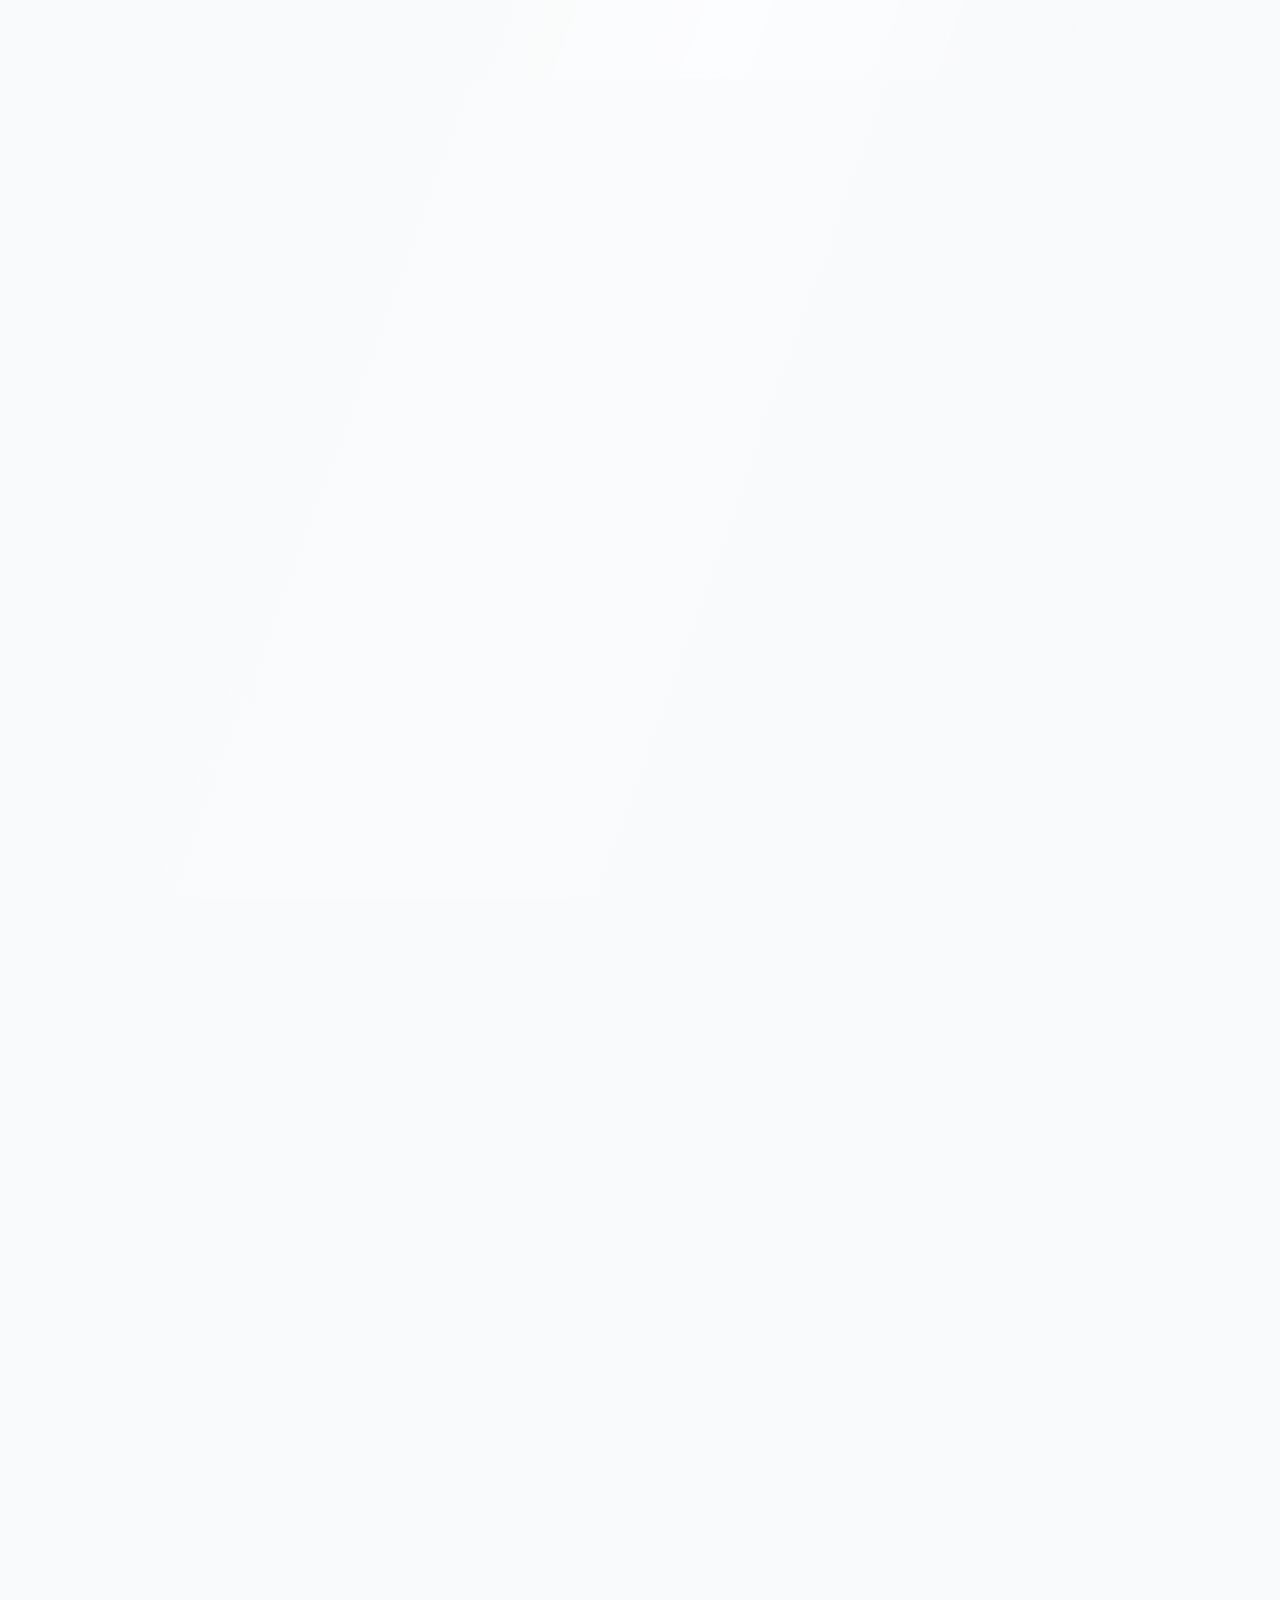
==== commit 71efb83f: "حفظ كافة تحديثات وتعديلات الموقع والصفحات بالكامل" ====
--- a/pages/about.html
+++ b/pages/about.html
@@ -147,7 +147,7 @@
 
         <!-- Navigation -->
 
-        <nav class="nav">
+<nav class="nav">
 
             <ul>
 
@@ -158,12 +158,8 @@
                 </li>
 
                 <li>
-                    <a
-                        href="about.html"
-                        class="active">
-
+                    <a href="../index.html#about">
                         من أنا
-
                     </a>
                 </li>
 
@@ -180,7 +176,7 @@
                 </li>
 
                 <li>
-                    <a href="projects.html">
+                    <a href="../index.html#projects">
                         المشاريع
                     </a>
                 </li>
@@ -192,7 +188,13 @@
                 </li>
 
                 <li>
-                    <a href="contact.html">
+                    <a href="../index.html#blog">
+                        المدونة
+                    </a>
+                </li>
+
+                <li>
+                    <a href="../index.html#contact">
                         تواصل
                     </a>
                 </li>
@@ -200,8 +202,6 @@
             </ul>
 
         </nav>
-
-
         <!-- Header Actions -->
 
         <div class="header-actions">
@@ -1363,71 +1363,135 @@
 <!-- =========================================================
      Footer
 ========================================================== -->
-
 <footer class="footer">
 
-    <div class="container footer-container">
-
-
-        <div class="footer-brand">
-
-            <a
-                href="../index.html"
-                class="logo">
-
-                <img
-                    src="../assets/images/logo/logo.png"
-                    alt="عمار شرهان">
-
+    <div class="container">
+
+        <div class="footer-grid">
+
+            <!-- 1. الشعار والتعريف -->
+            <div class="footer-brand">
+
+                <a href="../index.html" class="logo">
+                    <img
+                        src="../assets/images/logo/logo.png"
+                        alt="شعار عمار شرهان"
+                        loading="lazy">
+                </a>
+
+                <h3>عمار شرهان</h3>
+
+                <p>
+                    متخصص تسويق رقمي وصناعة محتوى إبداعي بالذكاء الاصطناعي.
+                </p>
+
+            </div>
+
+            <!-- 2. روابط التنقل -->
+<div class="footer-links">
+
+            <h4>
+
+                استكشف
+
+            </h4>
+
+            <ul>
+
+                <li>
+                    <a href="../index.html#hero">
+                        الرئيسية
+                    </a>
+                </li>
+
+                <li>
+                    <a href="../index.html#about">
+                        من أنا
+                    </a>
+                </li>
+
+                <li>
+                    <a href="../index.html#skills">
+                        المهارات
+                    </a>
+                </li>
+
+                <li>
+                    <a href="../index.html#services">
+                        الخدمات
+                    </a>
+                </li>
+
+                <li>
+                    <a href="../index.html#projects">
+                        المشاريع
+                    </a>
+                </li>
+
+                <li>
+                    <a href="../index.html#experience">
+                        الخبرات
+                    </a>
+                </li>
+
+                <li>
+                    <a href="../index.html#blog">
+                        المدونة
+                    </a>
+                </li>
+
+                <li>
+                    <a href="../index.html#contact">
+                        تواصل
+                    </a>
+                </li>
+
+            </ul>
+
+        </div>
+            <!-- 3. معلومات التواصل -->
+            <div class="footer-contact">
+
+                <h4>معلومات التواصل</h4>
+
+                <p>
+                    📧
+                    <a href="mailto:ammar506070@gmail.com">
+                        ammar506070@gmail.com
+                    </a>
+                </p>
+
+                <p>
+                    📱
+                    <a href="tel:+967771202003">
+                        +967 771 202 003
+                    </a>
+                </p>
+
+                <p>
+                    📍 صنعاء، اليمن
+                </p>
+
+            </div>
+
+        </div>
+
+        <!-- 4. حقوق النشر والزر العلمي -->
+        <div class="footer-bottom">
+
+            <p>
+                © 2026 Ammar Sharhan — جميع الحقوق محفوظة.
+            </p>
+
+            <a href="#" class="back-to-top">
+                ↑ العودة للأعلى
             </a>
 
-
-            <p>
-
-                متخصص تسويق رقمي وصناعة محتوى إبداعي
-                بالذكاء الاصطناعي.
-
-            </p>
-
-        </div>
-
-
-        <div class="footer-links">
-
-            <a href="../index.html">
-                الرئيسية
-            </a>
-
-            <a href="about.html">
-                من أنا
-            </a>
-
-            <a href="projects.html">
-                المشاريع
-            </a>
-
-            <a href="contact.html">
-                تواصل
-            </a>
-
-        </div>
-
-
-        <div class="footer-copy">
-
-            <p>
-
-                © 2026 عمار شرهان.
-                جميع الحقوق محفوظة.
-
-            </p>
-
         </div>
 
     </div>
 
 </footer>
-
 
 
 <!-- =========================================================
--- a/assets/css/layout.css
+++ b/assets/css/layout.css
@@ -296,9 +296,9 @@
 
     display:grid;
 
-    grid-template-columns:repeat(3,1fr);
-
-    gap:30px;
+    grid-template-columns:repeat(2,minmax(0,1fr));
+
+    gap:28px;
 
     margin-top:60px;
 
--- a/assets/css/components.css
+++ b/assets/css/components.css
@@ -1,2049 +1,1232 @@
+```css
 /* ===========================================================
    COMPONENTS
-   يحتوي فقط على:
-
-   Hero Badge
-   Buttons
-   Icon Buttons
-   Navigation
-   Cards
-   About
-   Services
-   Projects
-   Skills
-   Timeline
-   Contact
-   Footer
-   Back To Top
-
-=========================================================== */
-
-
-/* ==========================================
-   Hero Badge
-========================================== */
-
-.hero-badge{
-
-    display:inline-flex;
-
-    align-items:center;
-
-    gap:10px;
-
-    padding:10px 20px;
-
-    border-radius:999px;
-
-    background:var(--primary-light);
-
-    color:var(--primary);
-
-    font-size:15px;
-
-    font-weight:700;
-
-    border:1px solid rgba(43,39,124,.08);
-
-}
-
-
-/* ==========================================
-   Buttons
-========================================== */
-
-.btn{
-
-    display:inline-flex;
-
-    align-items:center;
-
-    justify-content:center;
-
-    gap:10px;
-
-    padding:14px 30px;
-
-    border:none;
-
-    border-radius:14px;
-
-    cursor:pointer;
-
-    font-size:15px;
-
-    font-weight:700;
-
-    text-decoration:none;
-
+   Unified Premium Design System
+   -----------------------------------------------------------
+   Hero / Buttons / Navigation
+   Cards / About / Services / Projects / Skills
+   Timeline / Contact / Footer
+   Effects / Theme / Accessibility
+=========================================================== */
+
+
+/* ===========================================================
+   HERO BADGE
+=========================================================== */
+
+.hero-badge {
+    display: inline-flex;
+    align-items: center;
+    gap: 10px;
+    padding: 10px 20px;
+    border-radius: 999px;
+    background: var(--primary-light);
+    color: var(--primary);
+    font-size: 15px;
+    font-weight: 700;
+    border: 1px solid rgba(43, 39, 124, .08);
     transition:
-        transform .30s ease,
-        background .30s ease,
-        color .30s ease,
-        box-shadow .30s ease;
-
-}
-
-.btn:hover{
-
-    transform:translateY(-3px);
-
-}
-
-.btn-primary{
-
-    background:var(--primary);
-
-    color:#fff;
-
-    box-shadow:var(--shadow-sm);
-
-}
-
-.btn-primary:hover{
-
-    background:var(--primary-dark);
-
-    box-shadow:var(--shadow-md);
-
-}
-
-.btn-secondary{
-
-    background:#fff;
-
-    color:var(--primary);
-
-    border:2px solid var(--primary);
-
-}
-
-.btn-secondary:hover{
-
-    background:var(--primary);
-
-    color:#fff;
-
-}
-
-
-/* ==========================================
-   Icon Buttons
-========================================== */
-
-.icon-btn{
-
-    width:44px;
-
-    height:44px;
-
-    border:none;
-
-    border-radius:50%;
-
-    background:var(--surface);
-
-    color:var(--text);
-
-    cursor:pointer;
-
-    display:flex;
-
-    align-items:center;
-
-    justify-content:center;
-
-    box-shadow:var(--shadow-sm);
-
+        transform .3s ease,
+        background .3s ease;
+}
+
+.hero-badge:hover {
+    transform: translateY(-2px);
+}
+
+
+/* ===========================================================
+   BUTTONS
+=========================================================== */
+
+.btn {
+    position: relative;
+    overflow: hidden;
+    display: inline-flex;
+    align-items: center;
+    justify-content: center;
+    gap: 10px;
+    padding: 14px 30px;
+    border: none;
+    border-radius: 14px;
+    cursor: pointer;
+    font-family: inherit;
+    font-size: 15px;
+    font-weight: 700;
+    text-decoration: none;
     transition:
-        transform .30s ease,
-        background .30s ease,
-        color .30s ease;
-
-}
-
-.icon-btn:hover{
-
-    transform:translateY(-2px);
-
-    background:var(--primary);
-
-    color:#fff;
-
-}
-
-/* ==========================================
-   Navigation
-========================================== */
-
-.nav ul{
-
-    display:flex;
-
-    align-items:center;
-
-    gap:34px;
-
-    list-style:none;
-
-}
-
-.nav a{
-
-    position:relative;
-
-    font-weight:600;
-
-    color:var(--text);
-
+        transform .3s ease,
+        background .3s ease,
+        color .3s ease,
+        box-shadow .3s ease;
+}
+
+.btn:hover {
+    transform: translateY(-3px);
+    box-shadow: 0 10px 25px rgba(15, 23, 42, .12);
+}
+
+.btn:active {
+    transform: translateY(0) scale(.97);
+}
+
+
+/* Button Shine */
+
+.btn::before,
+button::before {
+    content: "";
+    position: absolute;
+    top: 0;
+    left: -120%;
+    width: 60%;
+    height: 100%;
+    background: linear-gradient(
+        90deg,
+        transparent,
+        rgba(255, 255, 255, .25),
+        transparent
+    );
+    transform: skewX(-20deg);
+    transition: left .55s ease;
+    pointer-events: none;
+}
+
+.btn:hover::before,
+button:hover::before {
+    left: 140%;
+}
+
+
+/* Primary */
+
+.btn-primary {
+    background: var(--primary);
+    color: #fff;
+    box-shadow: var(--shadow-sm);
+}
+
+.btn-primary:hover {
+    background: var(--primary-dark);
+    box-shadow: var(--shadow-md);
+}
+
+
+/* Secondary */
+
+.btn-secondary {
+    background: var(--surface);
+    color: var(--primary);
+    border: 2px solid var(--primary);
+}
+
+.btn-secondary:hover {
+    background: var(--primary);
+    color: #fff;
+}
+
+
+/* ===========================================================
+   ICON BUTTONS
+=========================================================== */
+
+.icon-btn {
+    width: 44px;
+    height: 44px;
+    border: none;
+    border-radius: 50%;
+    background: var(--surface);
+    color: var(--text);
+    cursor: pointer;
+    display: flex;
+    align-items: center;
+    justify-content: center;
+    box-shadow: var(--shadow-sm);
     transition:
-        color .30s ease;
-
+        transform .3s ease,
+        background .3s ease,
+        color .3s ease;
+}
+
+.icon-btn:hover {
+    transform: translateY(-2px);
+    background: var(--primary);
+    color: #fff;
+}
+
+
+/* ===========================================================
+   NAVIGATION
+=========================================================== */
+
+.nav ul {
+    display: flex;
+    align-items: center;
+    gap: 34px;
+    list-style: none;
+}
+
+.nav a {
+    position: relative;
+    font-weight: 600;
+    color: var(--text);
+    transition:
+        color .3s ease,
+        opacity .3s ease;
 }
 
 .nav a:hover,
-.nav a.active{
-
-    color:var(--primary);
-
-}
-
-.nav a::after{
-
-    content:"";
-
-    position:absolute;
-
-    right:0;
-
-    bottom:-8px;
-
-    width:0;
-
-    height:2px;
-
-    background:var(--primary);
-
-    border-radius:999px;
-
-    transition:width .30s ease;
-
+.nav a.active {
+    color: var(--primary);
+}
+
+.nav a::after {
+    content: "";
+    position: absolute;
+    right: 0;
+    bottom: -8px;
+    width: 0;
+    height: 2px;
+    background: var(--primary);
+    border-radius: 999px;
+    transition: width .3s ease;
 }
 
 .nav a:hover::after,
-.nav a.active::after{
-
-    width:100%;
-
-}
-
-
-/* ==========================================
-   Mobile Menu Button
-========================================== */
-
-.menu-toggle{
-
-    display:none;
-
-    width:46px;
-
-    height:46px;
-
-    border:none;
-
-    border-radius:12px;
-
-    background:var(--surface);
-
-    color:var(--text);
-
-    cursor:pointer;
-
-    align-items:center;
-
-    justify-content:center;
-
-    font-size:24px;
-
-    box-shadow:var(--shadow-sm);
-
+.nav a.active::after {
+    width: 100%;
+}
+
+.nav:hover a {
+    opacity: .55;
+}
+
+.nav:hover a:hover {
+    opacity: 1;
+}
+
+
+/* ===========================================================
+   MOBILE MENU
+=========================================================== */
+
+.menu-toggle {
+    display: none;
+    width: 46px;
+    height: 46px;
+    border: none;
+    border-radius: 12px;
+    background: var(--surface);
+    color: var(--text);
+    cursor: pointer;
+    align-items: center;
+    justify-content: center;
+    font-size: 24px;
+    box-shadow: var(--shadow-sm);
     transition:
-        background .30s ease,
-        color .30s ease,
-        transform .30s ease;
-
-}
-
-.menu-toggle:hover{
-
-    background:var(--primary);
-
-    color:#fff;
-
-}
-
-.menu-toggle.active{
-
-    background:var(--primary);
-
-    color:#fff;
-
-}
-
-
-/* ==========================================
-   Base Cards
-========================================== */
-
-.card{
-
-    background:#fff;
-
-    border-radius:20px;
-
-    box-shadow:var(--shadow-sm);
-
-    transition:
-        transform .35s ease,
-        box-shadow .35s ease;
-
-}
-
-.card:hover{
-
-    transform:translateY(-8px);
-
-    box-shadow:var(--shadow-lg);
-
-}
-
-
-/* ==========================================
-   Hero Stats
-========================================== */
-
-.hero-stats{
-
-    display:grid;
-
-    grid-template-columns:repeat(3,1fr);
-
-    gap:20px;
-
-    margin-top:55px;
-
-}
-
-.stat-card{
-
-    background:#fff;
-
-    padding:26px;
-
-    border-radius:18px;
-
-    text-align:center;
-
-    box-shadow:var(--shadow-sm);
-
-    transition:
-        transform .35s ease,
-        box-shadow .35s ease;
-
-}
-
-.stat-card:hover{
-
-    transform:translateY(-8px);
-
-    box-shadow:var(--shadow-lg);
-
-}
-
-.stat-card h3{
-
-    color:var(--primary);
-
-    font-size:34px;
-
-    margin-bottom:8px;
-
-}
-
-.stat-card span{
-
-    color:var(--text-light);
-
-    font-size:14px;
-
-}
-
-/* ==========================================
-   Section Badge
-========================================== */
-
-.section-badge{
-
-    display:inline-block;
-
-    padding:8px 18px;
-
-    border-radius:999px;
-
-    background:var(--primary-light);
-
-    color:var(--primary);
-
-    font-weight:700;
-
-    margin-bottom:18px;
-
-}
-
-/* ==========================================
-   About
-========================================== */
-
+        background .3s ease,
+        color .3s ease,
+        transform .3s ease;
+}
+
+.menu-toggle:hover,
+.menu-toggle.active {
+    background: var(--primary);
+    color: #fff;
+}
+
+
+/* ===========================================================
+   UNIVERSAL CARD SYSTEM
+   -----------------------------------------------------------
+   About is the visual reference for all cards.
+=========================================================== */
+
+.card,
+.stat-card,
 .about-text,
-.about-tools{
-
-    background:#fff;
-
-    padding:36px;
-
-    border-radius:20px;
-
-    box-shadow:var(--shadow-sm);
-
-    transition:
-        transform .35s ease,
-        box-shadow .35s ease;
-
-}
-
-.about-text:hover,
-.about-tools:hover{
-
-    transform:translateY(-8px);
-
-    box-shadow:var(--shadow-lg);
-
-}
-
-.about-text h3,
-.about-tools h3{
-
-    margin-bottom:22px;
-
-}
-
-.about-list{
-
-    margin-top:26px;
-
-    display:grid;
-
-    gap:15px;
-
-}
-
-.tools-grid{
-
-    display:flex;
-
-    flex-wrap:wrap;
-
-    gap:12px;
-
-    margin-top:24px;
-
-}
-
-.tools-grid span{
-
-    background:var(--background);
-
-    padding:12px 18px;
-
-    border-radius:12px;
-
-    font-weight:600;
-
-    transition:
-        background .30s ease,
-        color .30s ease,
-        transform .30s ease;
-
-}
-
-.tools-grid span:hover{
-
-    background:var(--primary);
-
-    color:#fff;
-
-    transform:translateY(-3px);
-
-}
-
-
-/* ==========================================
-   Services
-========================================== */
-
-.service-card{
-
-    background:#fff;
-
-    padding:38px 30px;
-
-    border-radius:20px;
-
-    border:1px solid transparent;
-
-    box-shadow:var(--shadow-sm);
-
+.about-tools,
+.service-card,
+.project-card,
+.skill-card,
+.timeline-content,
+.contact-card {
+    position: relative;
+    overflow: hidden;
+    background: var(--surface);
+    color: var(--text);
+    border: 1px solid var(--border);
+    border-radius: 20px;
+    box-shadow: var(--shadow-sm);
     transition:
         transform .35s ease,
         box-shadow .35s ease,
         border-color .35s ease;
-
-}
-
-.service-card:hover{
-
-    transform:translateY(-8px);
-
-    border-color:var(--primary-light);
-
-    box-shadow:var(--shadow-lg);
-
-}
-
-.service-card h3{
-
-    margin-bottom:18px;
-
-    font-size:24px;
-
-    color:var(--secondary);
-
-}
-
-.service-card p{
-
-    line-height:1.9;
-
-}
-
-
-/* ==========================================
-   Projects
-========================================== */
-
-.project-card{
-
-    overflow:hidden;
-
-    background:#fff;
-
-    border-radius:20px;
-
-    box-shadow:var(--shadow-sm);
-
-    transition:
-        transform .35s ease,
-        box-shadow .35s ease;
-
-}
-
-.project-card:hover{
-
-    transform:translateY(-8px);
-
-    box-shadow:var(--shadow-lg);
-
-}
-
-.project-card img{
-
-    width:100%;
-
-    height:240px;
-
-    object-fit:cover;
-
-    transition:transform .45s ease;
-
-}
-
-.project-card:hover img{
-
-    transform:scale(1.05);
-
-}
-
-.project-content{
-
-    padding:25px;
-
-}
-
-.project-content span{
-
-    display:inline-block;
-
-    margin-bottom:12px;
-
-    color:var(--primary);
-
-    font-weight:700;
-
-}
-
-.project-content h3{
-
-    margin-bottom:14px;
-
-}
-
-.project-content p{
-
-    margin-bottom:20px;
-
-}
-
-.project-content a{
-
-    color:var(--primary);
-
-    font-weight:700;
-
-    transition:opacity .30s ease;
-
-}
-
-.project-content a:hover{
-
-    opacity:.75;
-
-}
-
-/* ==========================================
-   Skills
-========================================== */
-
-.skill-card{
-
-    background:#fff;
-
-    padding:36px;
-
-    border-radius:20px;
-
-    box-shadow:var(--shadow-sm);
-
-    transition:
-        transform .35s ease,
-        box-shadow .35s ease;
-
-}
-
-.skill-card:hover{
-
-    transform:translateY(-8px);
-
-    box-shadow:var(--shadow-lg);
-
-}
-
-.skill-icon{
-
-    width:72px;
-
-    height:72px;
-
-    display:flex;
-
-    align-items:center;
-
-    justify-content:center;
-
-    border-radius:18px;
-
-    font-size:34px;
-
-    background:var(--primary-light);
-
-    margin-bottom:24px;
-
-}
-
-.skill-card h3{
-
-    margin-bottom:20px;
-
-    font-size:24px;
-
-}
-
-.skill-card ul{
-
-    display:flex;
-
-    flex-direction:column;
-
-    gap:14px;
-
-    list-style:none;
-
-}
-
-.skill-card li{
-
-    position:relative;
-
-    padding-right:22px;
-
-    color:var(--text);
-
-}
-
-.skill-card li::before{
-
-    content:"";
-
-    position:absolute;
-
-    right:0;
-
-    top:10px;
-
-    width:8px;
-
-    height:8px;
-
-    border-radius:50%;
-
-    background:var(--primary);
-
-}
-
-
-/* ==========================================
-   Timeline
-========================================== */
-
-.timeline-item{
-
-    position:relative;
-
-    margin-bottom:50px;
-
-}
-
-.timeline-dot{
-
-    position:absolute;
-
-    right:-31px;
-
-    top:18px;
-
-    width:18px;
-
-    height:18px;
-
-    border-radius:50%;
-
-    background:var(--primary);
-
-    border:5px solid #fff;
-
-    box-shadow:0 0 0 5px rgba(43,39,124,.12);
-
-}
-
-.timeline-content{
-
-    background:#fff;
-
-    padding:30px;
-
-    border-radius:20px;
-
-    box-shadow:var(--shadow-sm);
-
-    transition:
-        transform .35s ease,
-        box-shadow .35s ease;
-
-}
-
-.timeline-content:hover{
-
-    transform:translateY(-6px);
-
-    box-shadow:var(--shadow-lg);
-
-}
-
-.timeline-date{
-
-    display:inline-block;
-
-    margin-bottom:12px;
-
-    color:var(--primary);
-
-    font-weight:700;
-
-}
-
-.timeline-content h3{
-
-    margin-bottom:8px;
-
-}
-
-.timeline-content h4{
-
-    margin-bottom:18px;
-
-    color:#666;
-
-    font-size:16px;
-
-}
-
-
-/* ==========================================
-   Contact
-========================================== */
-
-.contact-card{
-
-    background:#fff;
-
-    padding:35px;
-
-    border-radius:24px;
-
-    box-shadow:var(--shadow-sm);
-
-}
-
-.contact-item{
-
-    display:flex;
-
-    align-items:center;
-
-    gap:18px;
-
-    padding:18px 0;
-
-    color:inherit;
-
-    border-bottom:1px solid rgba(0,0,0,.06);
-
-    transition:
-        transform .30s ease;
-
-}
-
-.contact-item:last-child{
-
-    border-bottom:none;
-
-}
-
-.contact-item:hover{
-
-    transform:translateX(-6px);
-
-}
-
-.contact-item span{
-
-    width:56px;
-
-    height:56px;
-
-    display:flex;
-
-    align-items:center;
-
-    justify-content:center;
-
-    border-radius:16px;
-
-    background:var(--primary-light);
-
-    font-size:24px;
-
-}
-
-.contact-item h4{
-
-    margin-bottom:6px;
-
-}
-
-.contact-item p{
-
-    color:#666;
-
-}
-
-
-/* ==========================================
-   Footer
-========================================== */
-
-.footer-brand img{
-
-    width:70px;
-
-    margin-bottom:20px;
-
-}
-
-.footer-brand h3{
-
-    margin-bottom:14px;
-
-    color:#fff;
-
-}
-
-.footer-brand p{
-
-    color:rgba(255,255,255,.75);
-
-    line-height:1.8;
-
-}
-
-.footer-links h4,
-.footer-contact h4{
-
-    margin-bottom:20px;
-
-    color:#fff;
-
-}
-
-.footer-links ul{
-
-    display:flex;
-
-    flex-direction:column;
-
-    gap:14px;
-
-    list-style:none;
-
-}
-
-.footer-links a{
-
-    color:rgba(255,255,255,.75);
-
-    transition:
-        color .30s ease,
-        padding-right .30s ease;
-
-}
-
-.footer-links a:hover{
-
-    color:#fff;
-
-    padding-right:8px;
-
-}
-
-.footer-contact p{
-
-    margin-bottom:14px;
-
-    color:rgba(255,255,255,.75);
-
-}
-
-
-/* ==========================================
-   Footer Back To Top Link
-========================================== */
-
-.back-to-top{
-
-    color:#fff;
-
-    font-weight:700;
-
-    transition:
-        transform .30s ease;
-
-}
-
-.back-to-top:hover{
-
-    transform:translateY(-3px);
-
-}
-
-
-/* ==========================================
-   Floating Back To Top
-========================================== */
-
-.back-to-top-btn{
-
-    position:fixed;
-
-    left:30px;
-
-    bottom:30px;
-
-    width:52px;
-
-    height:52px;
-
-    border:none;
-
-    border-radius:50%;
-
-    display:flex;
-
-    align-items:center;
-
-    justify-content:center;
-
-    background:var(--primary);
-
-    color:#fff;
-
-    cursor:pointer;
-
-    box-shadow:var(--shadow-md);
-
-    opacity:0;
-
-    visibility:hidden;
-
-    transform:translateY(20px);
-
-    transition:all .35s ease;
-
-    z-index:999;
-
-}
-
-.back-to-top-btn.show{
-
-    opacity:1;
-
-    visibility:visible;
-
-    transform:translateY(0);
-
-}
-
-.back-to-top-btn:hover{
-
-    background:var(--primary-dark);
-
-    transform:translateY(-4px);
-
-}
-
-/* ===========================================================
-   PREMIUM UI PACK 1
-   Glass • Glow • Modern Hover • Micro Interaction
-=========================================================== */
-
-/* ===============================
-   Glass Cards
-================================ */
-
-.service-card,
-.project-card,
-.skill-card,
-.timeline-content,
-.about-text,
-.about-tools,
-.contact-card,
-.stat-card{
-
-    position:relative;
-
-    overflow:hidden;
-
-    background:
-        rgba(255,255,255,.82);
-
-    backdrop-filter:blur(18px);
-
-    -webkit-backdrop-filter:blur(18px);
-
-    border:1px solid rgba(255,255,255,.55);
-
-}
-
-/* ===============================
-   Premium Border Glow
-================================ */
-
-.service-card::before,
-.project-card::before,
-.skill-card::before,
-.contact-card::before,
-.timeline-content::before{
-
-    content:"";
-
-    position:absolute;
-
-    inset:0;
-
-    padding:1px;
-
-    border-radius:inherit;
-
-    background:
-        linear-gradient(
-            135deg,
-            rgba(108,99,255,.35),
-            rgba(0,188,212,.15),
-            transparent 70%
-        );
-
-    -webkit-mask:
-        linear-gradient(#fff 0 0) content-box,
-        linear-gradient(#fff 0 0);
-
-    -webkit-mask-composite:xor;
-
-    mask-composite:exclude;
-
-    opacity:0;
-
-    transition:.45s;
-
-    pointer-events:none;
-
-}
-
-.service-card:hover::before,
-.project-card:hover::before,
-.skill-card:hover::before,
-.contact-card:hover::before,
-.timeline-content:hover::before{
-
-    opacity:1;
-
-}
-
-/* ===============================
-   Premium Hover
-================================ */
-
+}
+
+
+/* Unified Hover */
+
+.card:hover,
+.stat-card:hover,
+.about-text:hover,
+.about-tools:hover,
 .service-card:hover,
 .project-card:hover,
 .skill-card:hover,
 .timeline-content:hover,
-.contact-card:hover,
-.stat-card:hover{
-
-    transform:
-        translateY(-12px);
-
+.contact-card:hover {
+    transform: translateY(-6px);
+    box-shadow: var(--shadow-md);
+    border-color: rgba(43, 39, 124, .18);
+}
+
+
+/* ===========================================================
+   HERO STATS
+=========================================================== */
+
+.hero-stats {
+    display: grid;
+    grid-template-columns: repeat(3, 1fr);
+    gap: 20px;
+    margin-top: 55px;
+}
+
+.stat-card {
+    padding: 26px;
+    text-align: center;
+}
+
+.stat-card h3 {
+    color: var(--primary);
+    font-size: 36px;
+    font-weight: 800;
+    line-height: 1.2;
+    margin-bottom: 8px;
+}
+
+.stat-card h3 .stat-number {
+    display: inline-block;
+    font-size: 36px;
+    font-weight: 800;
+    line-height: 1.2;
+}
+
+.stat-card span {
+    color: var(--text-light);
+    font-size: 14px;
+}
+
+
+/* ===========================================================
+   SECTION BADGE
+=========================================================== */
+
+.section-badge {
+    display: inline-block;
+    padding: 8px 18px;
+    border-radius: 999px;
+    background: var(--primary-light);
+    color: var(--primary);
+    font-weight: 700;
+    margin-bottom: 18px;
+}
+
+
+/* ===========================================================
+   ABOUT
+   -----------------------------------------------------------
+   Main visual reference for the card system.
+=========================================================== */
+
+.about-text,
+.about-tools {
+    padding: 36px;
+}
+
+.about-text h3,
+.about-tools h3 {
+    margin-bottom: 22px;
+}
+
+.about-text p,
+.about-list {
+    color: var(--text-light);
+}
+
+.about-list {
+    margin-top: 26px;
+    display: grid;
+    gap: 15px;
+}
+
+
+/* Tools */
+
+.tools-grid {
+    display: flex;
+    flex-wrap: wrap;
+    gap: 12px;
+    margin-top: 24px;
+}
+
+.tools-grid span {
+    position: relative;
+    overflow: hidden;
+    background: var(--surface-alt);
+    color: var(--text);
+    padding: 12px 18px;
+    border-radius: 12px;
+    font-weight: 600;
+    transition:
+        background .3s ease,
+        color .3s ease,
+        transform .3s ease;
+}
+
+.tools-grid span:hover {
+    background: var(--primary);
+    color: #fff;
+    transform: translateY(-3px);
+}
+
+
+/* ===========================================================
+   SERVICES
+   -----------------------------------------------------------
+   Same visual language as About.
+   Horizontal content is preserved.
+=========================================================== */
+
+.service-card {
+    display: grid;
+    grid-template-columns: 1fr;
+    gap: 0;
+    min-height: 250px;
+    padding: 32px;
+}
+
+
+/* Service Number */
+
+.service-card::after {
+    content: attr(data-number);
+    position: absolute;
+    top: 24px;
+    left: 28px;
+    color: var(--text-muted);
+    font-size: 13px;
+    font-weight: 700;
+    letter-spacing: .08em;
+}
+
+
+/*
+   If data-number is not present in HTML,
+   the pseudo-element remains visually empty.
+*/
+
+.service-icon {
+    display: none;
+}
+
+
+/* Title */
+
+.service-card h3 {
+    margin: 28px 0 12px;
+    font-size: 22px;
+    line-height: 1.4;
+    color: var(--text);
+    transition: color .3s ease;
+}
+
+.service-card:hover h3 {
+    color: var(--primary);
+}
+
+
+/* Description */
+
+.service-card > p {
+    margin: 0;
+    font-size: 15px;
+    line-height: 1.9;
+    color: var(--text-light);
+}
+
+
+/* Service List */
+
+.service-card ul {
+    display: grid;
+    grid-template-columns: repeat(2, minmax(0, 1fr));
+    gap: 8px 20px;
+    margin: 22px 0 0;
+    padding: 0;
+    list-style: none;
+}
+
+.service-card li {
+    position: relative;
+    padding-right: 18px;
+    font-size: 14px;
+    line-height: 1.8;
+    color: var(--text-light);
+}
+
+.service-card li::before {
+    content: "•";
+    position: absolute;
+    right: 0;
+    top: 0;
+    color: var(--primary);
+    font-weight: 700;
+}
+
+
+/* ===========================================================
+   PROJECTS
+   -----------------------------------------------------------
+   Image remains the main visual element.
+=========================================================== */
+
+.project-card {
+    border-radius: 20px;
+}
+
+.project-card img {
+    width: 100%;
+    height: 240px;
+    object-fit: cover;
+    transition: transform .5s ease;
+}
+
+.project-card:hover img {
+    transform: scale(1.035);
+}
+
+.project-content {
+    padding: 25px;
+}
+
+.project-content span {
+    display: inline-block;
+    margin-bottom: 12px;
+    color: var(--primary);
+    font-weight: 700;
+}
+
+.project-content h3 {
+    margin-bottom: 14px;
+    transition: color .3s ease;
+}
+
+.project-card:hover .project-content h3 {
+    color: var(--primary);
+}
+
+.project-content p {
+    margin-bottom: 20px;
+    color: var(--text-light);
+}
+
+.project-content a {
+    color: var(--primary);
+    font-weight: 700;
+    transition: opacity .3s ease;
+}
+
+.project-content a:hover {
+    opacity: .75;
+}
+
+
+/* ===========================================================
+   SKILLS
+   -----------------------------------------------------------
+   Minimal numbered cards.
+   No visual dependence on icons.
+=========================================================== */
+
+.skill-card {
+    padding: 32px;
+}
+
+
+/* Number */
+
+.skill-number {
+    display: block;
+    margin-bottom: 26px;
+    color: var(--text-muted);
+    font-size: 13px;
+    font-weight: 700;
+    letter-spacing: .08em;
+}
+
+
+/* Title */
+
+.skill-card h3 {
+    margin: 0 0 18px;
+}
+
+.skill-card:hover h3 {
+    color: var(--primary);
+}
+
+
+/* Description/List */
+
+.skill-card ul {
+    display: flex;
+    flex-direction: column;
+    gap: 12px;
+    list-style: none;
+    margin: 0;
+    padding: 0;
+}
+
+.skill-card li {
+    position: relative;
+    padding-right: 18px;
+    color: var(--text-light);
+    line-height: 1.8;
+}
+
+.skill-card li::before {
+    content: "—";
+    position: absolute;
+    right: 0;
+    top: 0;
+    color: var(--primary);
+    font-weight: 700;
+}
+
+
+/* ===========================================================
+   TIMELINE
+=========================================================== */
+
+.timeline-item {
+    position: relative;
+    margin-bottom: 50px;
+}
+
+.timeline-dot {
+    position: absolute;
+    right: -31px;
+    top: 18px;
+    width: 18px;
+    height: 18px;
+    border-radius: 50%;
+    background: var(--primary);
+    border: 5px solid var(--surface);
     box-shadow:
-
-        0 20px 45px rgba(15,23,42,.12),
-
-        0 10px 25px rgba(108,99,255,.08);
-
-}
-
-/* ===============================
-   Image Overlay
-================================ */
-
-.project-card{
-
-    isolation:isolate;
-
-}
-
-.project-card::after{
-
-    content:"";
-
-    position:absolute;
-
-    inset:0;
-
-    background:
-
-        linear-gradient(
-
-            transparent 45%,
-
-            rgba(15,23,42,.08)
-
-        );
-
-    opacity:0;
-
-    transition:.4s;
-
-    pointer-events:none;
-
-}
-
-.project-card:hover::after{
-
-    opacity:1;
-
-}
-
-/* ===============================
-   Premium Buttons
-================================ */
-
-.btn{
-
-    position:relative;
-
-    overflow:hidden;
-
-}
-
-.btn::before{
-
-    content:"";
-
-    position:absolute;
-
-    inset:0;
-
-    background:
-
-        linear-gradient(
-
-            120deg,
-
-            transparent,
-
-            rgba(255,255,255,.35),
-
-            transparent
-
-        );
-
-    transform:
-
-        translateX(-130%);
-
-    transition:.8s;
-
-}
-
-.btn:hover::before{
-
-    transform:
-
-        translateX(130%);
-
-}
-
-.btn:active{
-
-    transform:scale(.98);
-
-}
-
-/* ===============================
-   Hero Badge Glow
-================================ */
-
-.hero-badge{
-
+        0 0 0 4px rgba(43, 39, 124, .10);
+    transition:
+        transform .35s ease,
+        box-shadow .35s ease;
+}
+
+.timeline-item:hover .timeline-dot {
+    transform: scale(1.18);
     box-shadow:
-
-        0 8px 24px rgba(43,39,124,.08);
-
-}
-
-.hero-badge:hover{
-
-    transform:translateY(-2px);
-
-}
-
-/* ===============================
-   Tools Hover
-================================ */
-
-.tools-grid span{
-
-    position:relative;
-
-    overflow:hidden;
-
-}
-
-.tools-grid span::after{
-
-    content:"";
-
-    position:absolute;
-
-    inset:0;
-
-    background:
-
-        linear-gradient(
-
-            135deg,
-
-            rgba(255,255,255,.35),
-
-            transparent
-
-        );
-
-    opacity:0;
-
-    transition:.35s;
-
-}
-
-.tools-grid span:hover::after{
-
-    opacity:1;
-
-}
-
-/* ===============================
-   Timeline Animation
-================================ */
-
-.timeline-dot{
-
-    transition:.35s;
-
-}
-
-.timeline-item:hover .timeline-dot{
-
-    transform:scale(1.25);
-
+        0 0 0 5px rgba(43, 39, 124, .12);
+}
+
+.timeline-content {
+    padding: 30px;
+}
+
+.timeline-date {
+    display: inline-block;
+    margin-bottom: 12px;
+    color: var(--primary);
+    font-weight: 700;
+}
+
+.timeline-content h3 {
+    margin-bottom: 8px;
+}
+
+.timeline-content h4 {
+    margin-bottom: 18px;
+    color: var(--text-light);
+    font-size: 16px;
+}
+
+.timeline-content p {
+    color: var(--text-light);
+}
+
+/* ===========================================================
+   CONTACT
+   -----------------------------------------------------------
+   Unified premium card system
+=========================================================== */
+
+.contact-card {
+    padding: 35px;
+}
+
+
+/* ===========================================================
+   CONTACT ITEMS
+=========================================================== */
+
+.contact-item {
+    display: flex;
+    align-items: center;
+    gap: 18px;
+
+    padding: 18px 0;
+
+    color: inherit;
+    text-decoration: none;
+
+    border-bottom: 1px solid var(--border);
+
+    transition:
+        transform .3s ease,
+        background .3s ease,
+        border-color .3s ease;
+}
+
+.contact-item:last-child {
+    border-bottom: none;
+}
+
+.contact-item:hover {
+    transform: translateX(-4px);
+    background: rgba(43, 39, 124, .025);
+}
+
+
+/* ===========================================================
+   CONTACT ICON
+=========================================================== */
+
+.contact-item span {
+    width: 56px;
+    height: 56px;
+
+    flex-shrink: 0;
+
+    display: flex;
+    align-items: center;
+    justify-content: center;
+
+    border-radius: 16px;
+
+    background: var(--primary-light);
+    color: var(--primary);
+
+    font-size: 24px;
+
+    transition:
+        transform .3s ease,
+        background .3s ease,
+        color .3s ease;
+}
+
+.contact-item:hover span {
+    transform: translateY(-2px);
+    background: var(--primary);
+    color: #fff;
+}
+
+
+/* ===========================================================
+   CONTACT TEXT
+=========================================================== */
+
+.contact-item h4 {
+    margin: 0 0 6px;
+
+    color: var(--text);
+
+    font-size: 16px;
+    font-weight: 700;
+}
+
+.contact-item p {
+    margin: 0;
+
+    color: var(--text-light);
+
+    font-size: 14px;
+    line-height: 1.7;
+}
+
+
+/* ===========================================================
+   CONTACT DARK MODE
+=========================================================== */
+
+body.dark-mode .contact-item {
+    border-bottom-color: rgba(255, 255, 255, .08);
+}
+
+body.dark-mode .contact-item:hover {
+    background: rgba(255, 255, 255, .025);
+}
+
+body.dark-mode .contact-item h4 {
+    color: var(--text);
+}
+
+body.dark-mode .contact-item p {
+    color: var(--text-light);
+}
+
+/* ===========================================================
+   FOOTER
+=========================================================== */
+
+.footer {
+    background: #111827;
+    color: #f8fafc;
+    border-top: 1px solid var(--border);
+}
+
+.footer-brand img {
+    width: 70px;
+    margin-bottom: 20px;
+}
+
+.footer-brand h3 {
+    margin-bottom: 14px;
+    color: #f8fafc;
+}
+
+.footer-brand p {
+    color: #cbd5e1;
+    line-height: 1.8;
+}
+
+.footer-links h4,
+.footer-contact h4 {
+    margin-bottom: 20px;
+    color: #f8fafc;
+}
+
+.footer-links ul {
+    display: flex;
+    flex-direction: column;
+    gap: 14px;
+    list-style: none;
+}
+
+.footer-links a {
+    color: #cbd5e1;
+    transition:
+        color .3s ease,
+        padding-right .3s ease;
+}
+
+.footer-links a:hover {
+    color: #fff;
+    padding-right: 8px;
+}
+
+.footer-contact p {
+    margin-bottom: 14px;
+    color: #cbd5e1;
+}
+
+.back-to-top {
+    color: #fff;
+    font-weight: 700;
+    transition: transform .3s ease;
+}
+
+.back-to-top:hover {
+    transform: translateY(-3px);
+}
+
+
+/* ===========================================================
+   FLOATING BACK TO TOP
+=========================================================== */
+
+.back-to-top-btn {
+    position: fixed;
+    left: 30px;
+    bottom: 30px;
+    width: 52px;
+    height: 52px;
+    border: none;
+    border-radius: 50%;
+    display: flex;
+    align-items: center;
+    justify-content: center;
+    background: var(--primary);
+    color: #fff;
+    cursor: pointer;
+    box-shadow: var(--shadow-md);
+    opacity: 0;
+    visibility: hidden;
+    transform: translateY(20px);
+    transition: all .35s ease;
+    z-index: 999;
+}
+
+.back-to-top-btn.show {
+    opacity: 1;
+    visibility: visible;
+    transform: translateY(0);
+}
+
+.back-to-top-btn:hover {
+    background: var(--primary-dark);
+    transform: translateY(-4px);
+}
+
+
+/* ===========================================================
+   HERO FLOATING
+=========================================================== */
+
+@keyframes floating {
+    0% {
+        transform: translateY(0);
+    }
+
+    50% {
+        transform: translateY(-6px);
+    }
+
+    100% {
+        transform: translateY(0);
+    }
+}
+
+.hero-image-wrapper {
+    animation: floating 5s ease-in-out infinite;
+}
+
+
+/* ===========================================================
+   SCROLL PROGRESS
+=========================================================== */
+
+.scroll-progress {
+    position: fixed;
+    top: 0;
+    right: 0;
+    width: 0;
+    height: 4px;
+    z-index: 5000;
+    background: linear-gradient(
+        90deg,
+        var(--primary),
+        var(--secondary),
+        var(--accent)
+    );
     box-shadow:
-
-        0 0 18px rgba(43,39,124,.35);
-
-}
-
-/* ===============================
-   Navigation Smooth
-================================ */
-
-.nav a{
-
-    transition:
-
-        color .3s,
-
-        opacity .3s;
-
-}
-
-.nav:hover a{
-
-    opacity:.55;
-
-}
-
-.nav:hover a:hover{
-
-    opacity:1;
-
-}
-
-/* ===============================
-   Contact Hover
-================================ */
-
-.contact-item{
-
-    border-radius:16px;
-
-}
-
-.contact-item:hover{
-
-    background:
-
-        rgba(43,39,124,.035);
-
-}
-
-/* ===============================
-   Floating Animation
-================================ */
-
-@keyframes floating{
-
-    0%{
-
-        transform:translateY(0);
-
-    }
-
-    50%{
-
-        transform:translateY(-6px);
-
-    }
-
-    100%{
-
-        transform:translateY(0);
-
-    }
-
-}
-
-.hero-image-wrapper{
-
-    animation:
-
-        floating 5s ease-in-out infinite;
-
-}
-
-/* ===============================
-   Premium Selection
-================================ */
-
-::selection{
-
-    background:
-
-        var(--secondary);
-
-}
-
-/* ===========================================================
-   PREMIUM FEATURE
-   Scroll Progress
-=========================================================== */
-
-.scroll-progress{
-
-    position:fixed;
-
-    top:0;
-
-    right:0;
-
-    width:0;
-
-    height:4px;
-
-    z-index:5000;
-
-    background:
-        linear-gradient(
-            90deg,
-            var(--primary),
-            var(--secondary),
-            var(--accent)
-        );
-
-    box-shadow:
-        0 0 12px rgba(108,99,255,.35);
-
-    transition:
-        width .12s linear;
-
-}
-
-/* ===========================================================
-   PREMIUM FEATURE
-   Loading Screen
-=========================================================== */
-
-.loader{
-
-    position:fixed;
-
-    inset:0;
-
-    background:#fff;
-
-    display:flex;
-
-    justify-content:center;
-
-    align-items:center;
-
-    z-index:99999;
-
+        0 0 12px rgba(108, 99, 255, .35);
+    transition: width .12s linear;
+}
+
+
+/* ===========================================================
+   LOADING SCREEN
+=========================================================== */
+
+.loader {
+    position: fixed;
+    inset: 0;
+    background: #fff;
+    display: flex;
+    justify-content: center;
+    align-items: center;
+    z-index: 99999;
     transition:
         opacity .6s ease,
         visibility .6s ease;
-
-}
-
-.loader.hide{
-
-    opacity:0;
-
-    visibility:hidden;
-
-}
-
-.loader-content{
-
-    display:flex;
-
-    flex-direction:column;
-
-    align-items:center;
-
-    gap:30px;
-
-}
-
-.loader-logo img{
-
-    width:90px;
-
-    animation:
-        loaderFloat 1.6s ease-in-out infinite;
-
-}
-
-.loader-line{
-
-    width:220px;
-
-    height:5px;
-
-    background:#edf2f7;
-
-    border-radius:999px;
-
-    overflow:hidden;
-
-}
-
-.loader-line span{
-
-    display:block;
-
-    width:40%;
-
-    height:100%;
-
-    border-radius:999px;
-
-    background:
-        linear-gradient(
-            90deg,
-            var(--primary),
-            var(--accent)
-        );
-
-    animation:
-        loaderBar 1.4s linear infinite;
-
-}
-
-@keyframes loaderBar{
-
-    from{
-
-        transform:translateX(-120%);
-
+}
+
+.loader.hide {
+    opacity: 0;
+    visibility: hidden;
+}
+
+.loader-content {
+    display: flex;
+    flex-direction: column;
+    align-items: center;
+    gap: 30px;
+}
+
+.loader-logo img {
+    width: 90px;
+    animation: loaderFloat 1.6s ease-in-out infinite;
+}
+
+.loader-line {
+    width: 220px;
+    height: 5px;
+    background: #edf2f7;
+    border-radius: 999px;
+    overflow: hidden;
+}
+
+.loader-line span {
+    display: block;
+    width: 40%;
+    height: 100%;
+    border-radius: 999px;
+    background: linear-gradient(
+        90deg,
+        var(--primary),
+        var(--accent)
+    );
+    animation: loaderBar 1.4s linear infinite;
+}
+
+@keyframes loaderBar {
+    from {
+        transform: translateX(-120%);
     }
 
-    to{
-
-        transform:translateX(340%);
-
+    to {
+        transform: translateX(340%);
     }
-
-}
-
-@keyframes loaderFloat{
-
-    0%{
-
-        transform:translateY(0);
-
+}
+
+@keyframes loaderFloat {
+    0% {
+        transform: translateY(0);
     }
 
-    50%{
-
-        transform:translateY(-10px);
-
+    50% {
+        transform: translateY(-10px);
     }
 
-    100%{
-
-        transform:translateY(0);
-
+    100% {
+        transform: translateY(0);
     }
-
-}
-
-/* ===========================================================
-   PREMIUM FEATURE
-   Cursor Glow
-=========================================================== */
-
-.cursor-glow{
-
-    position:fixed;
-
-    width:260px;
-
-    height:260px;
-
-    border-radius:50%;
-
-    pointer-events:none;
-
-    left:0;
-
-    top:0;
-
-    transform:
-        translate(-50%,-50%);
-
-    background:
-
-        radial-gradient(
-
-            circle,
-
-            rgba(108,99,255,.16),
-
-            rgba(0,188,212,.08),
-
-            transparent 72%
-
-        );
-
-    filter:blur(18px);
-
-    opacity:0;
-
+}
+
+
+/* ===========================================================
+   CURSOR GLOW
+=========================================================== */
+
+.cursor-glow {
+    position: fixed;
+    width: 260px;
+    height: 260px;
+    border-radius: 50%;
+    pointer-events: none;
+    left: 0;
+    top: 0;
+    transform: translate(-50%, -50%);
+    background: radial-gradient(
+        circle,
+        rgba(108, 99, 255, .16),
+        rgba(0, 188, 212, .08),
+        transparent 72%
+    );
+    filter: blur(18px);
+    opacity: 0;
+    transition: opacity .3s;
+    z-index: 0;
+}
+
+@media (hover: none) {
+
+    .cursor-glow {
+        display: none;
+    }
+
+}
+
+
+/* ===========================================================
+   PAGE REVEAL
+=========================================================== */
+
+body {
+    opacity: 1;
+    transform: none;
+}
+
+body.page-loaded {
+    opacity: 1;
+    transform: none;
+}
+
+
+/* ===========================================================
+   LAZY IMAGE FADE
+=========================================================== */
+
+img {
+    opacity: 0;
     transition:
-
-        opacity .3s;
-
-    z-index:0;
-
-}
-
-@media (hover:none){
-
-    .cursor-glow{
-
-        display:none;
-
-    }
-
-}
-
-/* ===========================================================
-   PREMIUM FEATURE
-   Page Reveal
-   Fixed Elements Safe
-=========================================================== */
-
-body{
-
-    opacity:1;
-
-    transform:none;
-
-}
-
-body.page-loaded{
-
-    opacity:1;
-
-    transform:none;
-
-}
-
-/* ===========================================================
-   PREMIUM FEATURE
-   Lazy Image Fade
-=========================================================== */
-
-img{
-
-    opacity:0;
-
-    transition:
-
         opacity .6s ease,
-
         transform .5s ease;
-
-}
-
-img.loaded{
-
-    opacity:1;
-
-}
-/* ==========================================
-   Animated Counters - Fix
-========================================== */
-
-.stat-card h3{
-
-    font-size:36px;
-
-    font-weight:800;
-
-    line-height:1.2;
-
-}
-
-.stat-card h3 .stat-number{
-
-    font-size:36px;
-
-    font-weight:800;
-
-    line-height:1.2;
-
-    display:inline-block;
-
-}
-
-/* ===========================================================
-   PREMIUM FEATURE 9
-   Project Reveal Stagger
-=========================================================== */
-
-.projects-grid .project-card{
-
+}
+
+img.loaded {
+    opacity: 1;
+}
+
+
+/* ===========================================================
+   PROJECT REVEAL STAGGER
+=========================================================== */
+
+.projects-grid .project-card {
     transition:
         opacity .7s ease,
-        transform .7s ease;
-
-}
-
-.projects-grid .project-card:nth-child(1){
-    transition-delay:.05s;
-}
-
-.projects-grid .project-card:nth-child(2){
-    transition-delay:.15s;
-}
-
-.projects-grid .project-card:nth-child(3){
-    transition-delay:.25s;
-}
-
-.projects-grid .project-card:nth-child(4){
-    transition-delay:.35s;
-}
-
-.projects-grid .project-card:nth-child(5){
-    transition-delay:.45s;
-}
-
-.projects-grid .project-card:nth-child(6){
-    transition-delay:.55s;
-}
-/* ===========================================================
-   PREMIUM FEATURE 12
-   Universal Card Interaction
+        transform .7s ease,
+        box-shadow .35s ease,
+        border-color .35s ease;
+}
+
+.projects-grid .project-card:nth-child(1) {
+    transition-delay: .05s;
+}
+
+.projects-grid .project-card:nth-child(2) {
+    transition-delay: .15s;
+}
+
+.projects-grid .project-card:nth-child(3) {
+    transition-delay: .25s;
+}
+
+.projects-grid .project-card:nth-child(4) {
+    transition-delay: .35s;
+}
+
+.projects-grid .project-card:nth-child(5) {
+    transition-delay: .45s;
+}
+
+.projects-grid .project-card:nth-child(6) {
+    transition-delay: .55s;
+}
+
+
+/* ===========================================================
+   SPOTLIGHT
+   -----------------------------------------------------------
+   Kept intentionally subtle.
 =========================================================== */
 
 .services-grid,
 .projects-grid,
-.skills-grid{
-
-    transition:opacity .3s ease;
-
-}
-
-/* ==========================================
-   Spotlight
-========================================== */
-
-.services-grid:has(.service-card:hover)
-.service-card:not(:hover),
-
-.projects-grid:has(.project-card:hover)
-.project-card:not(:hover),
-
-.skills-grid:has(.skill-card:hover)
-.skill-card:not(:hover){
-
-    opacity:.65;
-
-    transform:scale(.98);
-
-}
-
-/* ==========================================
-   Universal Card
-========================================== */
-
-.service-card,
-.project-card,
-.skill-card{
-
-    position:relative;
-
-    overflow:hidden;
-
-    transition:
-        transform .35s ease,
-        opacity .35s ease,
-        box-shadow .35s ease;
-
-}
-
-/* ==========================================
-   Hover
-========================================== */
-
-.service-card:hover,
-.project-card:hover,
-.skill-card:hover{
-
-    transform:
-        translateY(-7px)
-        scale(1.015);
-
-    box-shadow:
-        0 20px 45px rgba(15,23,42,.12);
-
-}
-
-/* ==========================================
-   Card Image
-========================================== */
-
-.project-card img,
-.service-card img,
-.skill-card img{
-
-    transition:
-        transform .45s ease;
-
-}
-
-.project-card:hover img,
-.service-card:hover img,
-.skill-card:hover img{
-
-    transform:scale(1.05);
-
-}
-
-/* ==========================================
-   Card Icon
-========================================== */
-
-.service-card i,
-.service-card svg,
-.skill-card i,
-.skill-card svg{
-
-    transition:
-        transform .35s ease;
-
-}
-
-.service-card:hover i,
-.service-card:hover svg,
-.skill-card:hover i,
-.skill-card:hover svg{
-
-    transform:
-        translateY(-3px)
-        scale(1.08);
-
-}
-
-/* ==========================================
-   Card Title
-========================================== */
-
-.service-card h3,
-.project-card h3,
-.skill-card h3{
-
-    transition:
-        transform .3s ease,
-        color .3s ease;
-
-}
-
-.service-card:hover h3,
-.project-card:hover h3,
-.skill-card:hover h3{
-
-    transform:translateX(-3px);
-
-    color:var(--primary);
-
-}
-
-/* ===========================================================
-   PREMIUM FEATURE 13
-   Universal Button Interaction
-=========================================================== */
-
-.btn,
-button{
-
-    position:relative;
-
-    overflow:hidden;
-
-    transition:
-        transform .3s ease,
-        box-shadow .3s ease,
-        background .3s ease,
-        color .3s ease;
-
-}
-
-/* حركة الزر */
-
-.btn:hover,
-button:hover{
-
-    transform:translateY(-3px);
-
-    box-shadow:
-        0 10px 25px rgba(15,23,42,.12);
-
-}
-
-/* تأثير اللمعة */
-
-.btn::before,
-button::before{
-
-    content:"";
-
-    position:absolute;
-
-    top:0;
-
-    left:-120%;
-
-    width:60%;
-
-    height:100%;
-
-    background:
-        linear-gradient(
-            90deg,
-            transparent,
-            rgba(255,255,255,.25),
-            transparent
-        );
-
-    transform:skewX(-20deg);
-
-    transition:left .55s ease;
-
-    pointer-events:none;
-
-}
-
-/* تحريك اللمعة */
-
-.btn:hover::before,
-button:hover::before{
-
-    left:140%;
-
-}
-
-/* الضغط */
-
-.btn:active,
-button:active{
-
-    transform:
-        translateY(0)
-        scale(.97);
-
-}
-
-/* ===========================================================
-   PREMIUM FEATURE 14
-   Universal Focus & Accessibility
+.skills-grid {
+    transition: opacity .3s ease;
+}
+
+
+/* ===========================================================
+   SELECTION
+=========================================================== */
+
+::selection {
+    background: var(--secondary);
+    color: #fff;
+}
+
+
+/* ===========================================================
+   ACCESSIBILITY
 =========================================================== */
 
 a:focus-visible,
-button:focus-visible{
-
-    outline:3px solid var(--primary);
-
-    outline-offset:4px;
-
-    border-radius:6px;
-
-}
-
-/* منع الـ outline الافتراضي عند استخدام الماوس */
+button:focus-visible {
+    outline: 3px solid var(--primary);
+    outline-offset: 4px;
+    border-radius: 6px;
+}
 
 a:focus:not(:focus-visible),
-button:focus:not(:focus-visible){
-
-    outline:none;
-
-}
-
-/* ===========================================================
-   FINAL UI CLEANUP
-=========================================================== */
-
-@media (prefers-reduced-motion: reduce){
+button:focus:not(:focus-visible) {
+    outline: none;
+}
+
+
+/* ===========================================================
+   REDUCED MOTION
+=========================================================== */
+
+@media (prefers-reduced-motion: reduce) {
 
     *,
     *::before,
-    *::after{
-
-        scroll-behavior:auto !important;
-
-        animation-duration:.01ms !important;
-
-        animation-iteration-count:1 !important;
-
-        transition-duration:.01ms !important;
-
+    *::after {
+        scroll-behavior: auto !important;
+        animation-duration: .01ms !important;
+        animation-iteration-count: 1 !important;
+        transition-duration: .01ms !important;
     }
 
 }
 
 
-/* ==========================================
-   Main Cards
-========================================== */
+/* ===========================================================
+   HEADER & THEME
+=========================================================== */
+
+.header,
+.header.scrolled {
+    background: #111827 !important;
+}
+
+.header .nav,
+.header.scrolled .nav {
+    background: #111827 !important;
+}
+
+.header .nav a,
+.header.scrolled .nav a {
+    color: #f8fafc !important;
+}
+
+.header .nav a:hover,
+.header .nav a.active,
+.header.scrolled .nav a:hover,
+.header.scrolled .nav a.active {
+    color: #ffffff !important;
+}
+
+.section-header h2,
+.section-header h3 {
+    color: var(--text);
+}
+
+.section-header p {
+    color: var(--text-light);
+}
+
+.hero {
+    color: var(--text);
+}
+
+.hero-content h1 {
+    color: var(--text);
+}
+
+.hero-content p {
+    color: var(--text-light);
+}
+
+.nav {
+    background: var(--surface);
+}
+
+
+/* ===========================================================
+   DARK MODE
+=========================================================== */
 
 body.dark-mode .card,
 body.dark-mode .stat-card,
@@ -2053,19 +1236,11 @@
 body.dark-mode .project-card,
 body.dark-mode .skill-card,
 body.dark-mode .timeline-content,
-body.dark-mode .contact-card{
-
-    background:var(--surface);
-
-    color:var(--text);
-
-    border-color:rgba(255,255,255,.08);
-
-}
-
-/* ==========================================
-   Card Titles
-========================================== */
+body.dark-mode .contact-card {
+    background: var(--surface);
+    color: var(--text);
+    border-color: rgba(255, 255, 255, .08);
+}
 
 body.dark-mode .service-card h3,
 body.dark-mode .project-content h3,
@@ -2073,582 +1248,105 @@
 body.dark-mode .timeline-content h3,
 body.dark-mode .contact-item h4,
 body.dark-mode .about-text h3,
-body.dark-mode .about-tools h3{
-
-    color:var(--text);
-
-}
-
-/* ==========================================
-   Card Paragraphs
-========================================== */
+body.dark-mode .about-tools h3 {
+    color: var(--text);
+}
 
 body.dark-mode .service-card p,
 body.dark-mode .project-content p,
-body.dark-mode .contact-item p{
-
-    color:var(--text-light);
-
-}
-
-/* ==========================================
-   Skills
-========================================== */
-
-body.dark-mode .skill-card li{
-
-    color:var(--text);
-
-}
-
-/* ==========================================
-   Timeline
-========================================== */
-
-body.dark-mode .timeline-content h4{
-
-    color:var(--text-light);
-
-}
-
-body.dark-mode .timeline-dot{
-
-    border-color:var(--surface);
-
-}
-
-/* ==========================================
-   Contact
-========================================== */
-
-body.dark-mode .contact-item{
-
-    border-bottom-color:rgba(255,255,255,.08);
-
-    color:var(--text);
-
-}
-
-body.dark-mode .contact-item p{
-
-    color:var(--text-light);
-
-}
-
-/* ==========================================
-   Projects
-========================================== */
+body.dark-mode .contact-item p,
+body.dark-mode .timeline-content p,
+body.dark-mode .timeline-content h4 {
+    color: var(--text-light);
+}
+
+body.dark-mode .skill-card li {
+    color: var(--text-light);
+}
+
+body.dark-mode .timeline-dot {
+    border-color: var(--surface);
+}
+
+body.dark-mode .contact-item {
+    border-bottom-color: rgba(255, 255, 255, .08);
+    color: var(--text);
+}
 
 body.dark-mode .project-content span,
-body.dark-mode .project-content a{
-
-    color:var(--primary);
-
-}
-
-/* ==========================================
-   Tools
-========================================== */
-
-body.dark-mode .tools-grid span{
-
-    background:var(--background);
-
-    color:var(--text);
-
-}
-
-/* ==========================================
-   Navigation & Icons
-========================================== */
+body.dark-mode .project-content a {
+    color: var(--primary);
+}
+
+body.dark-mode .tools-grid span {
+    background: var(--background);
+    color: var(--text);
+}
 
 body.dark-mode .nav a,
 body.dark-mode .icon-btn,
-body.dark-mode .menu-toggle{
-
-    color:var(--text);
-
-}
-
-/* ==========================================
-   Footer
-========================================== */
-
-body.dark-mode .footer{
-
-    color:#fff;
-
+body.dark-mode .menu-toggle {
+    color: var(--text);
+}
+
+body.dark-mode .stat-card h3 {
+    color: var(--primary);
+}
+
+body.dark-mode .stat-card span {
+    color: var(--text-light);
+}
+
+
+/* ===========================================================
+   FOOTER THEME
+=========================================================== */
+
+.footer {
+    background: #111827;
+    color: #f8fafc;
+}
+
+.footer-brand h3,
+.footer-links h4,
+.footer-contact h4 {
+    color: #f8fafc;
+}
+
+.footer-brand p,
+.footer-links a,
+.footer-contact p {
+    color: #cbd5e1;
+}
+
+.footer-bottom {
+    border-top-color: var(--border);
+}
+
+.footer-bottom p {
+    color: var(--text-muted);
+}
+
+body.dark-mode .footer {
+    background: #111827;
+    color: #f8fafc;
 }
 
 body.dark-mode .footer-brand h3,
 body.dark-mode .footer-links h4,
 body.dark-mode .footer-contact h4,
-body.dark-mode .back-to-top{
-
-    color:#fff;
-
+body.dark-mode .back-to-top {
+    color: #fff;
 }
 
 body.dark-mode .footer-brand p,
 body.dark-mode .footer-links a,
-body.dark-mode .footer-contact p{
-
-    color:rgba(255,255,255,.75);
-
-}
-
-/* ==========================================
-   Hero Stats
-========================================== */
-
-body.dark-mode .stat-card h3{
-
-    color:var(--primary);
-
-}
-
-body.dark-mode .stat-card span{
-
-    color:var(--text-light);
-
-}
-
-/* ===========================================================
-   THEME SYSTEM
-   Component Color Mapping
-=========================================================== */
-
-/* ==========================================
-   Header
-========================================== */
-
-.header{
-
-    background:color-mix(
-        in srgb,
-        var(--surface) 88%,
-        transparent
-    );
-
-    border-bottom-color:var(--border);
-
-}
-
-.header.scrolled{
-
-    background:color-mix(
-        in srgb,
-        var(--surface) 96%,
-        transparent
-    );
-
-}
-
-
-/* ==========================================
-   Section Headers
-========================================== */
-
-.section-header h2,
-.section-header h3{
-
-    color:var(--text);
-
-}
-
-.section-header p{
-
-    color:var(--text-light);
-
-}
-
-
-/* ==========================================
-   Hero
-========================================== */
-
-.hero{
-
-    color:var(--text);
-
-}
-
-.hero-content h1{
-
-    color:var(--text);
-
-}
-
-.hero-content p{
-
-    color:var(--text-light);
-
-}
-
-
-/* ==========================================
-   Statistics
-========================================== */
-
-.stat-card{
-
-    background:var(--surface);
-
-    color:var(--text);
-
-    border:1px solid var(--border);
-
-}
-
-
-/* ==========================================
-   About
-========================================== */
-
-.about-text,
-.about-tools{
-
-    background:var(--surface);
-
-    color:var(--text);
-
-    border:1px solid var(--border);
-
-}
-
-.about-text p,
-.about-list{
-
-    color:var(--text-light);
-
-}
-
-
-/* ==========================================
-   Services
-========================================== */
-
-.service-card{
-
-    background:var(--surface);
-
-    color:var(--text);
-
-    border:1px solid var(--border);
-
-}
-
-.service-card p{
-
-    color:var(--text-light);
-
-}
-
-
-/* ==========================================
-   Projects
-========================================== */
-
-.project-card{
-
-    background:var(--surface);
-
-    color:var(--text);
-
-    border:1px solid var(--border);
-
-}
-
-.project-content p{
-
-    color:var(--text-light);
-
-}
-
-
-/* ==========================================
-   Skills
-========================================== */
-
-.skill-card{
-
-    background:var(--surface);
-
-    color:var(--text);
-
-    border:1px solid var(--border);
-
-}
-
-.skill-card li{
-
-    color:var(--text-light);
-
-}
-
-
-/* ==========================================
-   Timeline
-========================================== */
-
-.timeline-content{
-
-    background:var(--surface);
-
-    color:var(--text);
-
-    border-color:var(--border);
-
-}
-
-.timeline-content p,
-.timeline-content h4{
-
-    color:var(--text-light);
-
-}
-
-
-/* ==========================================
-   Contact
-========================================== */
-
-.contact-card{
-
-    background:var(--surface);
-
-    color:var(--text);
-
-    border-color:var(--border);
-
-}
-
-.contact-item{
-
-    border-color:var(--border);
-
-}
-
-.contact-item p{
-
-    color:var(--text-light);
-
-}
-
-
-/* ==========================================
-   Tools
-========================================== */
-
-.tools-grid span{
-
-    background:var(--surface-alt);
-
-    color:var(--text);
-
-}
-
-
-/* ==========================================
-   Secondary Button
-========================================== */
-
-.btn-secondary{
-
-    background:var(--surface);
-
-    color:var(--primary);
-
-}
-
-
-/* ==========================================
-   Mobile Menu
-========================================== */
-
-.nav{
-
-    background:var(--surface);
-
-}
-
-
-/* ==========================================
-   Back To Top
-========================================== */
-
-#backToTop{
-
-    background:var(--primary);
-
-    color:var(--text-inverse);
-
-}
-
-
-/* ==========================================
-   Footer
-========================================== */
-
-.footer{
-
-    background:var(--surface);
-
-    color:var(--text);
-
-    border-top:1px solid var(--border);
-
-}
-
-.footer-brand h3,
-.footer-links h4,
-.footer-contact h4{
-
-    color:var(--text);
-
-}
-
-.footer-brand p,
-.footer-links a,
-.footer-contact p{
-
-    color:var(--text-light);
-
-}
-
-.footer-bottom{
-
-    border-top-color:var(--border);
-
-}
-
-.footer-bottom p{
-
-    color:var(--text-muted);
-
-}
-
-
-/* ==========================================
-   Dark Mode Fine Tuning
-========================================== */
-
-body.dark-mode .header{
-
-    box-shadow:
-        0 10px 30px rgba(0,0,0,.28);
-
-}
-
-body.dark-mode .nav{
-
-    box-shadow:
-        0 15px 35px rgba(0,0,0,.35);
-
-}
-
-body.dark-mode .footer{
-
-    background:#111827;
-
-    color:#f8fafc;
-
-}
-
-body.dark-mode .footer-brand h3,
-body.dark-mode .footer-links h4,
-body.dark-mode .footer-contact h4{
-
-    color:#f8fafc;
-
-}
-
-body.dark-mode .footer-brand p,
-body.dark-mode .footer-links a,
-body.dark-mode .footer-contact p{
-
-    color:#cbd5e1;
-
-}
-
-/* ==========================================
-   Footer Background Fix
-========================================== */
-
-.footer{
-
-    background:#111827;
-
-    color:#f8fafc;
-
-}
-
-.footer-brand h3,
-.footer-links h4,
-.footer-contact h4{
-
-    color:#f8fafc;
-
-}
-
-.footer-brand p,
-.footer-links a,
-.footer-contact p{
-
-    color:#cbd5e1;
-
-}
-
-/* ==========================================
-   Header & Footer Unified Identity — Final
-========================================== */
-
-.header,
-.header.scrolled{
-
-    background:#111827 !important;
-
-}
-
-.header .nav a,
-.header.scrolled .nav a{
-
-    color:#f8fafc !important;
-
-}
-
-.header .nav a:hover,
-.header .nav a.active,
-.header.scrolled .nav a:hover,
-.header.scrolled .nav a.active{
-
-    color:#ffffff !important;
-
-}
-
-/* ==========================================
-   Header Navigation — Dark Unified Fix
-========================================== */
-
-.header .nav,
-.header.scrolled .nav{
-
-    background:#111827 !important;
-
-}
-
-.header .nav a,
-.header.scrolled .nav a{
-
-    color:#f8fafc !important;
-
-}
-
-.header .nav a:hover,
-.header .nav a.active,
-.header.scrolled .nav a:hover,
-.header.scrolled .nav a.active{
-
-    color:#ffffff !important;
-
-}+body.dark-mode .footer-contact p {
+    color: #cbd5e1;
+}
+
+
+/* ===========================================================
+   END OF COMPONENTS
+=========================================================== */
+```
--- a/assets/css/style.css
+++ b/assets/css/style.css
@@ -715,4 +715,22 @@
         padding: 10px;
     }
 
+}
+
+/* إلغاء هالة الماوس والتوهج الخلفي */
+.cursor-glow,
+.mouse-glow,
+.glow,
+#cursor-glow,
+.blob {
+    display: none !important;
+    opacity: 0 !important;
+    visibility: hidden !important;
+}
+
+/* إلغاء توهج البطاقات عند تحريك الماوس */
+.service-card::before,
+.service-card::after {
+    display: none !important;
+    background: none !important;
 }
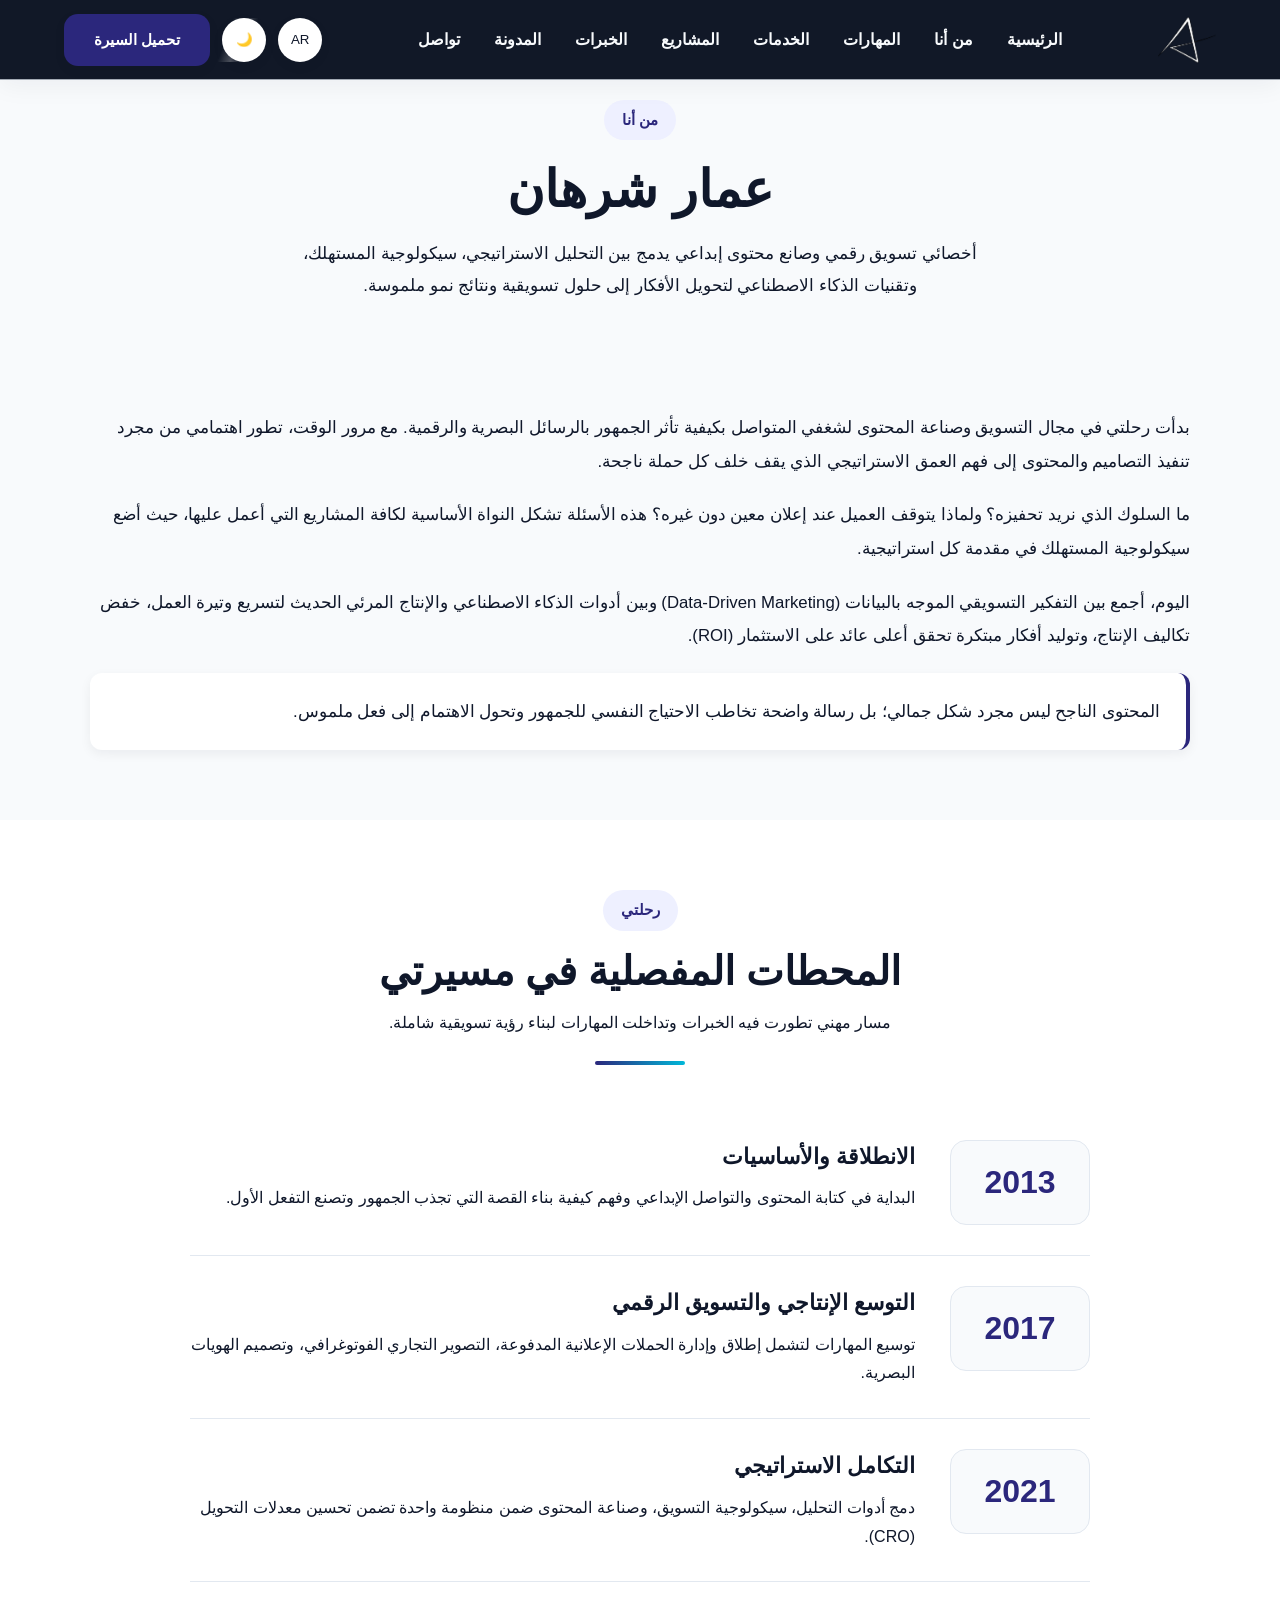
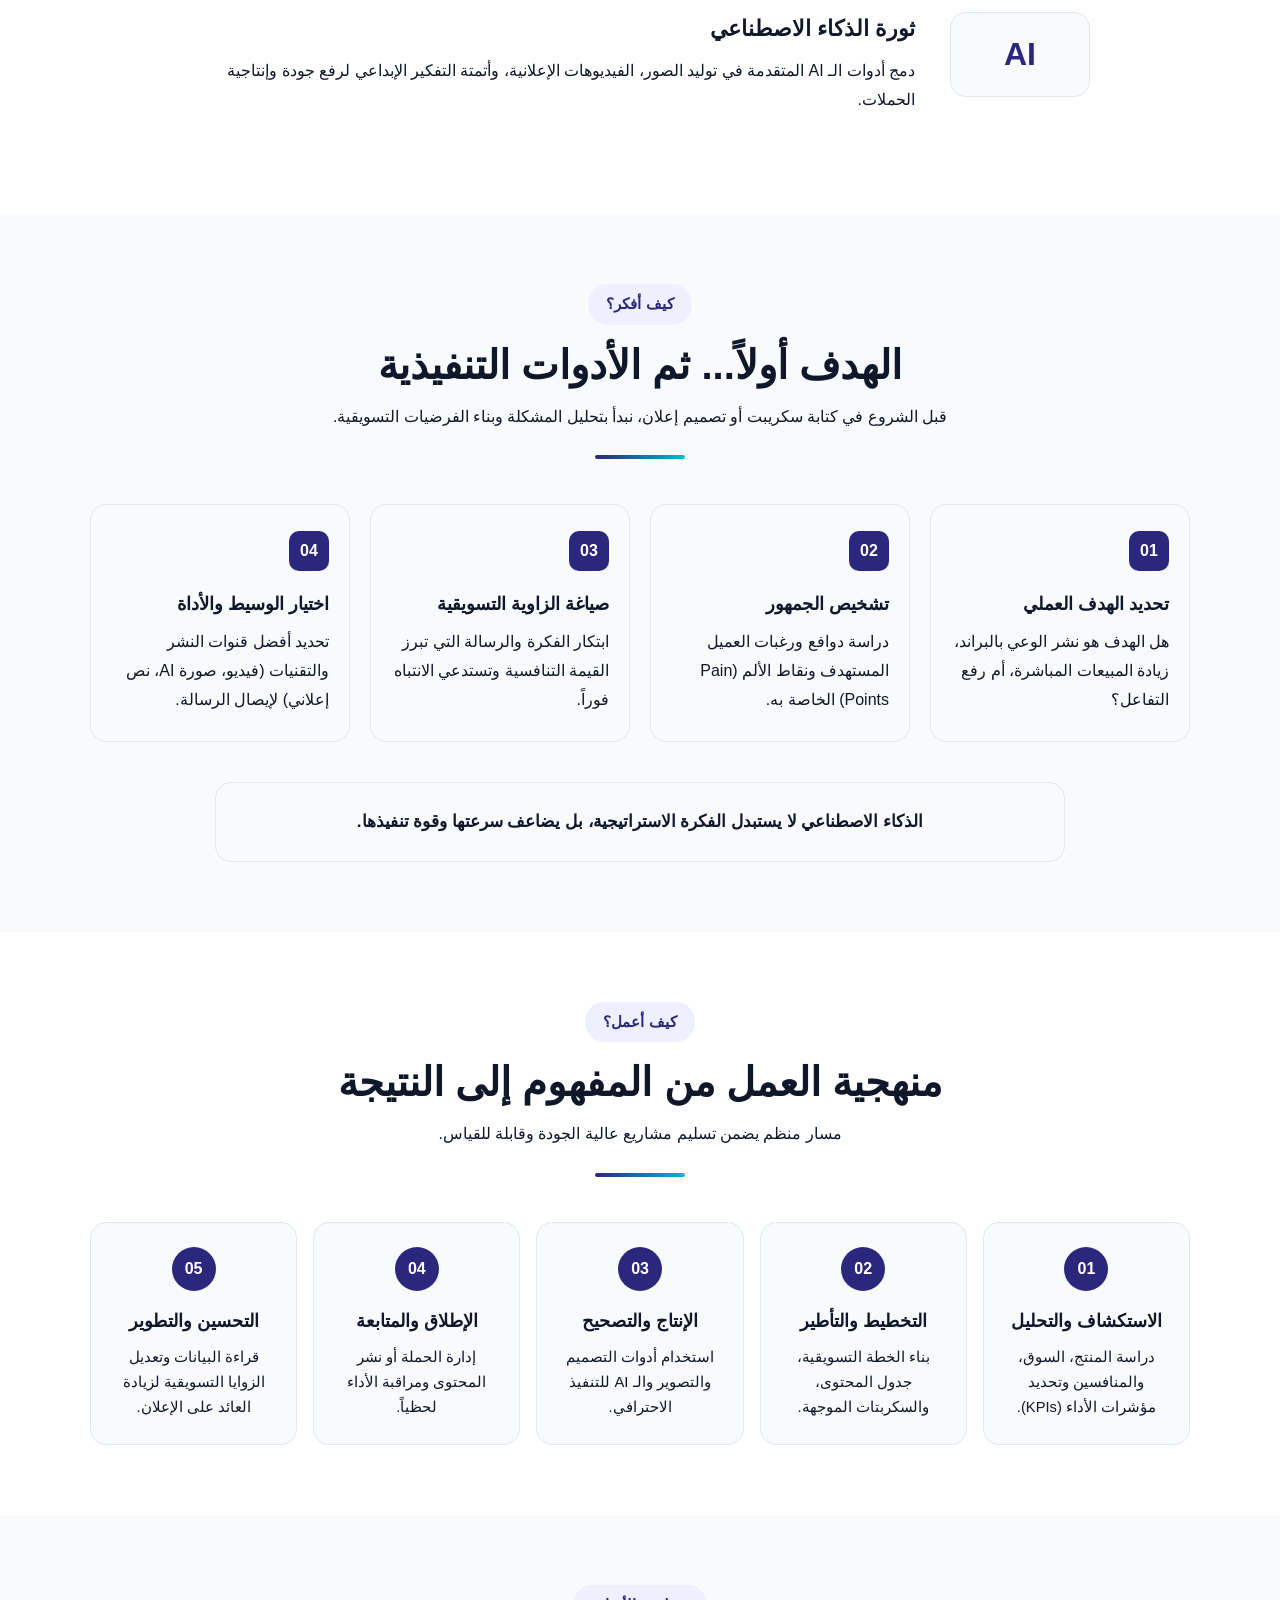
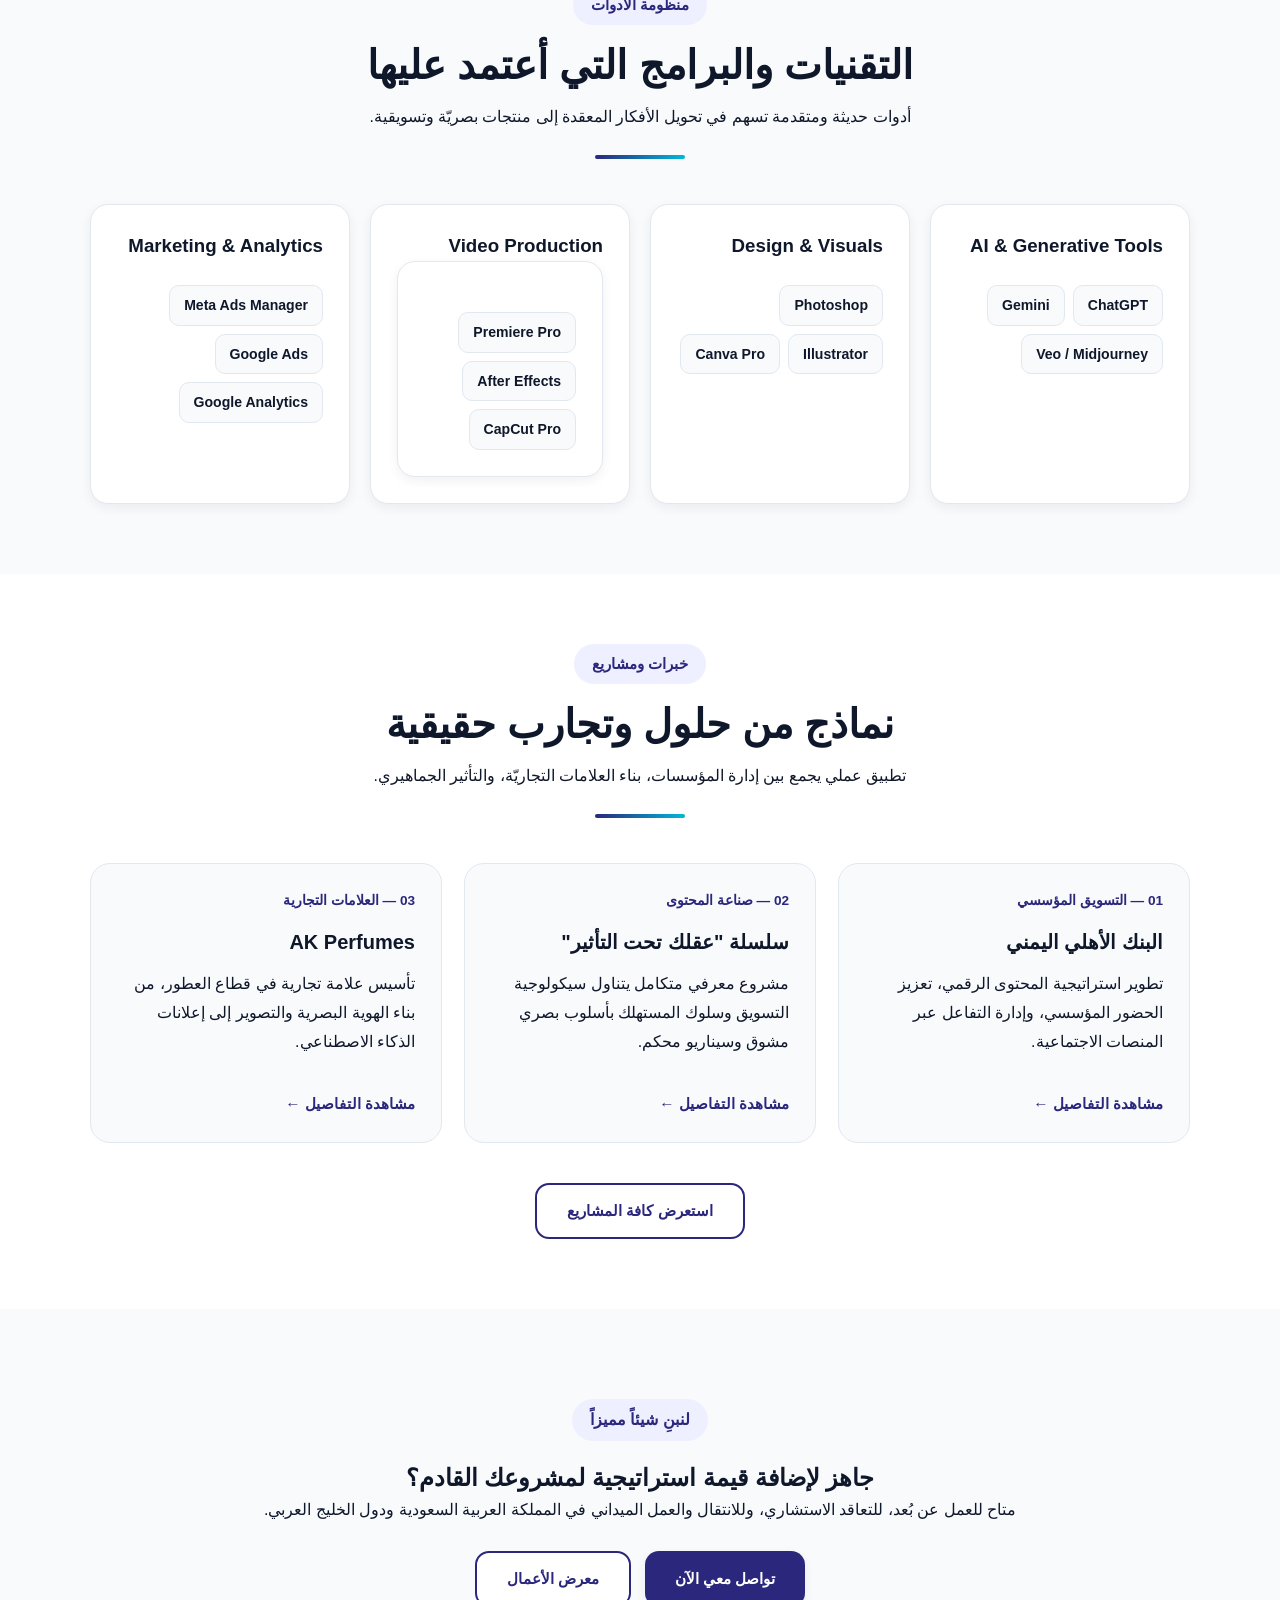
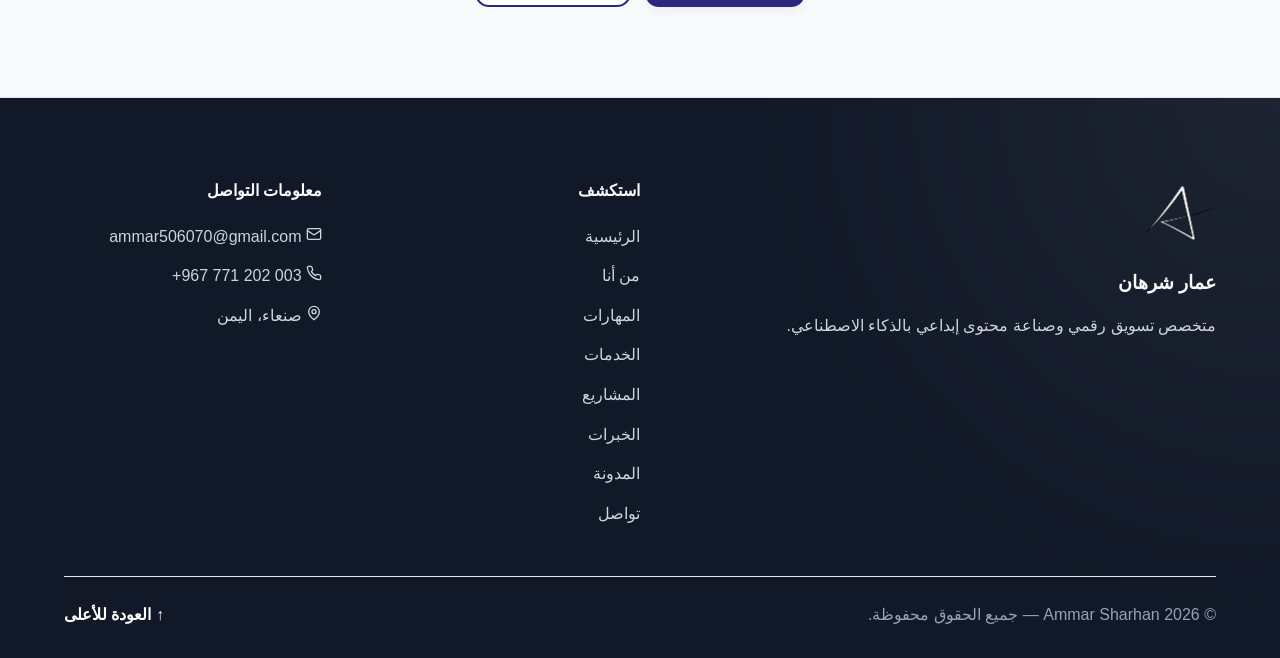
==== commit 693193d7: "Fix header responsive issue in landscape mode" ====
--- a/pages/about.html
+++ b/pages/about.html
@@ -2,1520 +2,395 @@
 <html lang="ar" dir="rtl">
 
 <head>
-
     <meta charset="UTF-8">
-
-    <meta
-        name="viewport"
-        content="width=device-width, initial-scale=1.0">
-
-    <meta
-        name="description"
-        content="تعرف على عمار شرهان، متخصص التسويق الرقمي وصناعة المحتوى الإبداعي بالذكاء الاصطناعي، وخبرته ومنهجه وأدواته ومشاريعه.">
-
-    <meta
-        name="author"
-        content="Ammar Sharhan">
-
-    <title>
-        من أنا | عمار شرهان
-    </title>
-
-
-    <!-- =========================================================
-         Google Fonts
-    ========================================================== -->
-
-    <link
-        rel="preconnect"
-        href="https://fonts.googleapis.com">
-
-    <link
-        rel="preconnect"
-        href="https://fonts.gstatic.com"
-        crossorigin>
-
-    <link
-        href="https://fonts.googleapis.com/css2?family=Cairo:wght@300;400;500;600;700;800&display=swap"
-        rel="stylesheet">
-
-
-    <!-- =========================================================
-         Stylesheets
-    ========================================================== -->
-
-    <link
-        rel="stylesheet"
-        href="../assets/css/variables.css">
-
-    <link
-        rel="stylesheet"
-        href="../assets/css/design-system.css">
-
-    <link
-        rel="stylesheet"
-        href="../assets/css/reset.css">
-
-    <link
-        rel="stylesheet"
-        href="../assets/css/layout.css">
-
-    <link
-        rel="stylesheet"
-        href="../assets/css/components.css">
-
-    <link
-        rel="stylesheet"
-        href="../assets/css/utilities.css">
-
-    <link
-        rel="stylesheet"
-        href="../assets/css/animations.css">
-
-    <link
-        rel="stylesheet"
-        href="../assets/css/style.css">
-
-    <link rel="stylesheet"
-     href="../assets/css/about.css">
-
-    <link
-        rel="stylesheet"
-        href="../assets/css/responsive.css">
-
+    <meta name="viewport" content="width=device-width, initial-scale=1.0">
+    <meta name="description" content="تعرف على عمار شرهان، خبير التسويق الرقمي وصناعة المحتوى الإبداعي بالذكاء الاصطناعي وسيكولوجية المستهلك.">
+    <meta name="author" content="Ammar Sharhan">
+    <title>من أنا | عمار شرهان</title>
+
+    <!-- Google Fonts -->
+    <link rel="preconnect" href="https://fonts.googleapis.com">
+    <link rel="preconnect" href="https://fonts.gstatic.com" crossorigin>
+    <link href="https://fonts.googleapis.com/css2?family=Cairo:wght@300;400;500;600;700;800&display=swap" rel="stylesheet">
+
+    <!-- Stylesheets -->
+    <link rel="stylesheet" href="../assets/css/variables.css">
+    <link rel="stylesheet" href="../assets/css/design-system.css">
+    <link rel="stylesheet" href="../assets/css/reset.css">
+    <link rel="stylesheet" href="../assets/css/layout.css">
+    <link rel="stylesheet" href="../assets/css/components.css">
+    <link rel="stylesheet" href="../assets/css/utilities.css">
+    <link rel="stylesheet" href="../assets/css/animations.css">
+    <link rel="stylesheet" href="../assets/css/style.css">
+    <link rel="stylesheet" href="../assets/css/about.css">
+    <link rel="stylesheet" href="../assets/css/responsive.css">
 </head>
 
-
 <body>
 
-
-<!-- =========================================================
-     Scroll Progress
-========================================================== -->
-
-<div class="scroll-progress"></div>
-
-
-<!-- =========================================================
-     Loading Screen
-========================================================== -->
-
-<div class="loader">
-
-    <div class="loader-content">
-
-        <div class="loader-logo">
-
-            <img
-                src="../assets/images/logo/logo.png"
-                alt="عمار شرهان">
-
+    <!-- Scroll Progress -->
+    <div class="scroll-progress"></div>
+
+    <!-- Loading Screen -->
+    <div class="loader">
+        <div class="loader-content">
+            <div class="loader-logo">
+                <img src="../assets/images/logo/logo.png" alt="عمار شرهان">
+            </div>
+            <div class="loader-line">
+                <span></span>
+            </div>
         </div>
-
-        <div class="loader-line">
-
-            <span></span>
-
+    </div>
+
+    <!-- Header -->
+    <header class="header">
+        <div class="container header-container">
+            <a href="../index.html" class="logo">
+                <img src="../assets/images/logo/logo.png" alt="عمار شرهان">
+            </a>
+
+    <nav class="nav" id="mainNav" aria-label="التنقل الرئيسي">
+    <ul>
+        <li><a href="../index.html#hero">الرئيسية</a></li>
+        <li><a href="../index.html#about">من أنا</a></li>
+        <li><a href="../index.html#skills">المهارات</a></li>
+        <li><a href="../index.html#services">الخدمات</a></li>
+        <li><a href="../index.html#projects">المشاريع</a></li>
+        <li><a href="../index.html#experience">الخبرات</a></li>
+        <li><a href="../index.html#blog">المدونة</a></li>
+        <li><a href="../index.html#contact">تواصل</a></li>
+    </ul>
+</nav>
+
+            <div class="header-actions">
+                <button class="icon-btn" aria-label="تغيير اللغة">AR</button>
+                <button class="icon-btn" id="themeToggle" aria-label="الوضع الليلي">🌙</button>
+                <a href="../assets/documents/ammar-sharhan-cv.pdf" class="btn btn-primary" download>تحميل السيرة</a>
+                <button id="menuToggle" class="menu-toggle" aria-label="القائمة">☰</button>
+            </div>
         </div>
-
-    </div>
-
+    </header>
+
+    <!-- Main Content -->
+    <main class="about-page">
+
+        <!-- About Hero -->
+        <section class="page-hero about-page-hero reveal" aria-labelledby="about-hero-title">
+            <div class="container">
+                <span class="section-badge">من أنا</span>
+                <h1 id="about-hero-title">عمار شرهان</h1>
+                <p>
+                    أخصائي تسويق رقمي وصانع محتوى إبداعي يدمج بين التحليل الاستراتيجي، سيكولوجية المستهلك، وتقنيات الذكاء الاصطناعي لتحويل الأفكار إلى حلول تسويقية ونتائج نمو ملموسة.
+                </p>
+                <div class="section-line"></div>
+            </div>
+        </section>
+
+        <!-- Who I Am -->
+        <section class="about-detail-section about-who-section reveal" aria-label="نبذة عن فلسفتي">
+            <div class="container">
+                <div class="about-who-content">
+                    <div class="about-detail-text">
+                        <p>
+                            بدأت رحلتي في مجال التسويق وصناعة المحتوى لشغفي المتواصل بكيفية تأثر الجمهور بالرسائل البصرية والرقمية. مع مرور الوقت، تطور اهتمامي من مجرد تنفيذ التصاميم والمحتوى إلى فهم العمق الاستراتيجي الذي يقف خلف كل حملة ناجحة.
+                        </p>
+                        <p>
+                            ما السلوك الذي نريد تحفيزه؟ ولماذا يتوقف العميل عند إعلان معين دون غيره؟ هذه الأسئلة تشكل النواة الأساسية لكافة المشاريع التي أعمل عليها، حيث أضع سيكولوجية المستهلك في مقدمة كل استراتيجية.
+                        </p>
+                        <p>
+                            اليوم، أجمع بين التفكير التسويقي الموجه بالبيانات (Data-Driven Marketing) وبين أدوات الذكاء الاصطناعي والإنتاج المرئي الحديث لتسريع وتيرة العمل، خفض تكاليف الإنتاج، وتوليد أفكار مبتكرة تحقق أعلى عائد على الاستثمار (ROI).
+                        </p>
+                        <div class="about-highlight">
+                            المحتوى الناجح ليس مجرد شكل جمالي؛ بل رسالة واضحة تخاطب الاحتیاج النفسي للجمهور وتحول الاهتمام إلى فعل ملموس.
+                        </div>
+                    </div>
+                </div>
+            </div>
+        </section>
+
+        <!-- Journey -->
+        <section class="about-detail-section about-journey reveal" aria-labelledby="journey-title">
+            <div class="container">
+                <div class="section-header">
+                    <span class="section-badge">رحلتي</span>
+                    <h2 id="journey-title">المحطات المفصلية في مسيرتي</h2>
+                    <p>مسار مهني تطورت فيه الخبرات وتداخلت المهارات لبناء رؤية تسويقية شاملة.</p>
+                </div>
+
+                <div class="journey-grid">
+                    <div class="journey-content">
+                        <div class="journey-number">2013</div>
+                        <div class="journey-text">
+                            <h3>الانطلاقة والأساسيات</h3>
+                            <p>البداية في كتابة المحتوى والتواصل الإبداعي وفهم كيفية بناء القصة التي تجذب الجمهور وتصنع التفعل الأول.</p>
+                        </div>
+                    </div>
+
+                    <div class="journey-content">
+                        <div class="journey-number">2017</div>
+                        <div class="journey-text">
+                            <h3>التوسع الإنتاجي والتسويق الرقمي</h3>
+                            <p>توسيع المهارات لتشمل إطلاق وإدارة الحملات الإعلانية المدفوعة، التصوير التجاري الفوتوغرافي، وتصميم الهويات البصرية.</p>
+                        </div>
+                    </div>
+
+                    <div class="journey-content">
+                        <div class="journey-number">2021</div>
+                        <div class="journey-text">
+                            <h3>التكامل الاستراتيجي</h3>
+                            <p>دمج أدوات التحليل، سيكولوجية التسويق، وصناعة المحتوى ضمن منظومة واحدة تضمن تحسين معدلات التحويل (CRO).</p>
+                        </div>
+                    </div>
+
+                    <div class="journey-content">
+                        <div class="journey-number">AI</div>
+                        <div class="journey-text">
+                            <h3>ثورة الذكاء الاصطناعي</h3>
+                            <p>دمج أدوات الـ AI المتقدمة في توليد الصور، الفيديوهات الإعلانية، وأتمتة التفكير الإبداعي لرفع جودة وإنتاجية الحملات.</p>
+                        </div>
+                    </div>
+                </div>
+            </div>
+        </section>
+
+        <!-- How I Think -->
+        <section class="about-detail-section thinking-section reveal" aria-labelledby="thinking-title">
+            <div class="container">
+                <div class="section-header">
+                    <span class="section-badge">كيف أفكر؟</span>
+                    <h2 id="thinking-title">الهدف أولاً... ثم الأدوات التنفيذية</h2>
+                    <p>قبل الشروع في كتابة سكريبت أو تصميم إعلان، نبدأ بتحليل المشكلة وبناء الفرضيات التسويقية.</p>
+                </div>
+
+                <div class="thinking-grid">
+                    <article class="thinking-card">
+                        <span>01</span>
+                        <h3>تحديد الهدف العملي</h3>
+                        <p>هل الهدف هو نشر الوعي بالبراند، زيادة المبيعات المباشرة، أم رفع التفاعل؟</p>
+                    </article>
+
+                    <article class="thinking-card">
+                        <span>02</span>
+                        <h3>تشخيص الجمهور</h3>
+                        <p>دراسة دوافع ورغبات العميل المستهدف ونقاط الألم (Pain Points) الخاصة به.</p>
+                    </article>
+
+                    <article class="thinking-card">
+                        <span>03</span>
+                        <h3>صياغة الزاوية التسويقية</h3>
+                        <p>ابتكار الفكرة والرسالة التي تبرز القيمة التنافسية وتستدعي الانتباه فوراً.</p>
+                    </article>
+
+                    <article class="thinking-card">
+                        <span>04</span>
+                        <h3>اختيار الوسيط والأداة</h3>
+                        <p>تحديد أفضل قنوات النشر والتقنيات (فيديو، صورة AI، نص إعلاني) لإيصال الرسالة.</p>
+                    </article>
+                </div>
+
+                <div class="about-highlight-box">
+                    <p>الذكاء الاصطناعي لا يستبدل الفكرة الاستراتيجية، بل يضاعف سرعتها وقوة تنفيذها.</p>
+                </div>
+            </div>
+        </section>
+
+        <!-- Methodology -->
+        <section class="about-detail-section methodology-section reveal" aria-labelledby="methodology-title">
+            <div class="container">
+                <div class="section-header">
+                    <span class="section-badge">كيف أعمل؟</span>
+                    <h2 id="methodology-title">منهجية العمل من المفهوم إلى النتيجة</h2>
+                    <p>مسار منظم يضمن تسليم مشاريع عالية الجودة وقابلة للقياس.</p>
+                </div>
+
+                <div class="method-flow">
+                    <div class="method-step">
+                        <span>01</span>
+                        <h3>الاستكشاف والتحليل</h3>
+                        <p>دراسة المنتج، السوق، والمنافسين وتحديد مؤشرات الأداء (KPIs).</p>
+                    </div>
+                    <div class="method-step">
+                        <span>02</span>
+                        <h3>التخطيط والتأطير</h3>
+                        <p>بناء الخطة التسويقية، جدول المحتوى، والسكربتات الموجهة.</p>
+                    </div>
+                    <div class="method-step">
+                        <span>03</span>
+                        <h3>الإنتاج والتصحيح</h3>
+                        <p>استخدام أدوات التصميم والتصوير والـ AI للتنفيذ الاحترافي.</p>
+                    </div>
+                    <div class="method-step">
+                        <span>04</span>
+                        <h3>الإطلاق والمتابعة</h3>
+                        <p>إدارة الحملة أو نشر المحتوى ومراقبة الأداء لحظياً.</p>
+                    </div>
+                    <div class="method-step">
+                        <span>05</span>
+                        <h3>التحسين والتطوير</h3>
+                        <p>قراءة البيانات وتعديل الزوايا التسويقية لزيادة العائد على الإعلان.</p>
+                    </div>
+                </div>
+            </div>
+        </section>
+
+        <!-- Tools -->
+        <section class="about-detail-section tools-section reveal" aria-labelledby="tools-title">
+            <div class="container">
+                <div class="section-header">
+                    <span class="section-badge">منظومة الأدوات</span>
+                    <h2 id="tools-title">التقنيات والبرامج التي أعتمد عليها</h2>
+                    <p>أدوات حديثة ومتقدمة تسهم في تحويل الأفكار المعقدة إلى منتجات بصريّة وتسويقية.</p>
+                </div>
+
+                <div class="tools-groups">
+                    <div class="tools-group">
+                        <h3>AI & Generative Tools</h3>
+                        <div class="tools-grid">
+                            <span>ChatGPT</span>
+                            <span>Gemini</span>
+                            <span>Veo / Midjourney</span>
+                        </div>
+                    </div>
+
+                    <div class="tools-group">
+                        <h3>Design & Visuals</h3>
+                        <div class="tools-grid">
+                            <span>Photoshop</span>
+                            <span>Illustrator</span>
+                            <span>Canva Pro</span>
+                        </div>
+                    </div>
+
+                    <div class="tools-group">
+                        <h3>Video Production</h3>
+                        <div class="tools-group">
+                            <div class="tools-grid">
+                                <span>Premiere Pro</span>
+                                <span>After Effects</span>
+                                <span>CapCut Pro</span>
+                            </div>
+                        </div>
+                    </div>
+
+                    <div class="tools-group">
+                        <h3>Marketing & Analytics</h3>
+                        <div class="tools-grid">
+                            <span>Meta Ads Manager</span>
+                            <span>Google Ads</span>
+                            <span>Google Analytics</span>
+                        </div>
+                    </div>
+                </div>
+            </div>
+        </section>
+
+        <!-- Real Projects -->
+        <section class="about-detail-section real-projects-section reveal" aria-labelledby="projects-title">
+            <div class="container">
+                <div class="section-header">
+                    <span class="section-badge">خبرات ومشاريع</span>
+                    <h2 id="projects-title">نماذج من حلول وتجارب حقيقية</h2>
+                    <p>تطبيق عملي يجمع بين إدارة المؤسسات، بناء العلامات التجاريّة، والتأثير الجماهيري.</p>
+                </div>
+
+                <div class="real-projects-grid">
+                    <article class="mini-project-card">
+                        <span>01 — التسويق المؤسسي</span>
+                        <h3>البنك الأهلي اليمني</h3>
+                        <p>تطوير استراتيجية المحتوى الرقمي، تعزيز الحضور المؤسسي، وإدارة التفاعل عبر المنصات الاجتماعية.</p>
+                        <a href="projects.html#project-nby" class="project-link">مشاهدة التفاصيل ←</a>
+                    </article>
+
+                    <article class="mini-project-card">
+                        <span>02 — صناعة المحتوى</span>
+                        <h3>سلسلة "عقلك تحت التأثير"</h3>
+                        <p>مشروع معرفي متكامل يتناول سيكولوجية التسويق وسلوك المستهلك بأسلوب بصري مشوق وسيناريو محكم.</p>
+                        <a href="projects.html#project-content" class="project-link">مشاهدة التفاصيل ←</a>
+                    </article>
+
+                    <article class="mini-project-card">
+                        <span>03 — العلامات التجارية</span>
+                        <h3>AK Perfumes</h3>
+                        <p>تأسيس علامة تجارية في قطاع العطور، من بناء الهوية البصرية والتصوير إلى إعلانات الذكاء الاصطناعي.</p>
+                        <a href="projects.html#project-ak-perfumes" class="project-link">مشاهدة التفاصيل ←</a>
+                    </article>
+                </div>
+
+                <div class="about-projects-link text-center" style="margin-top: 40px;">
+                    <a href="projects.html" class="btn btn-secondary">استعرض كافة المشاريع</a>
+                </div>
+            </div>
+        </section>
+
+        <!-- Final CTA -->
+        <section class="about-cta reveal" aria-labelledby="cta-title">
+            <div class="container">
+                <span class="section-badge">لنبنِ شيئاً مميزاً</span>
+                <h2 id="cta-title">جاهز لإضافة قيمة استراتيجية لمشروعك القادم؟</h2>
+                <p>متاح للعمل عن بُعد، للتعاقد الاستشاري، وللانتقال والعمل الميداني في المملكة العربية السعودية ودول الخليج العربي.</p>
+                <div class="cta-actions">
+                    <a href="contact.html" class="btn btn-primary">تواصل معي الآن</a>
+                    <a href="projects.html" class="btn btn-secondary">معرض الأعمال</a>
+                </div>
+            </div>
+        </section>
+
+    </main>
+
+    <!-- Footer -->
+    <footer class="footer">
+        <div class="container">
+            <div class="footer-grid">
+                <div class="footer-brand">
+                    <a href="../index.html" class="logo">
+                        <img src="../assets/images/logo/logo.png" alt="عمار شرهان" loading="lazy">
+                    </a>
+                    <h3>عمار شرهان</h3>
+                    <p>متخصص تسويق رقمي وصناعة محتوى إبداعي بالذكاء الاصطناعي.</p>
+                </div>
+
+<div class="footer-links">
+    <h4>استكشف</h4>
+    <ul>
+        <li><a href="../index.html#hero">الرئيسية</a></li>
+        <li><a href="../index.html#about">من أنا</a></li>
+        <li><a href="../index.html#skills">المهارات</a></li>
+        <li><a href="../index.html#services">الخدمات</a></li>
+        <li><a href="../index.html#projects">المشاريع</a></li>
+        <li><a href="../index.html#experience">الخبرات</a></li>
+        <li><a href="../index.html#blog">المدونة</a></li>
+        <li><a href="../index.html#contact">تواصل</a></li>
+    </ul>
 </div>
 
-
-<!-- =========================================================
-     Header
-========================================================== -->
-
-<header class="header">
-
-    <div class="container header-container">
-
-
-        <!-- Logo -->
-
-        <a
-            href="../index.html"
-            class="logo">
-
-            <img
-                src="../assets/images/logo/logo.png"
-                alt="عمار شرهان">
-
-        </a>
-
-
-        <!-- Navigation -->
-
-<nav class="nav">
-
-            <ul>
-
-                <li>
-                    <a href="../index.html#hero">
-                        الرئيسية
-                    </a>
-                </li>
-
-                <li>
-                    <a href="../index.html#about">
-                        من أنا
-                    </a>
-                </li>
-
-                <li>
-                    <a href="../index.html#skills">
-                        المهارات
-                    </a>
-                </li>
-
-                <li>
-                    <a href="../index.html#services">
-                        الخدمات
-                    </a>
-                </li>
-
-                <li>
-                    <a href="../index.html#projects">
-                        المشاريع
-                    </a>
-                </li>
-
-                <li>
-                    <a href="../index.html#experience">
-                        الخبرات
-                    </a>
-                </li>
-
-                <li>
-                    <a href="../index.html#blog">
-                        المدونة
-                    </a>
-                </li>
-
-                <li>
-                    <a href="../index.html#contact">
-                        تواصل
-                    </a>
-                </li>
-
-            </ul>
-
-        </nav>
-        <!-- Header Actions -->
-
-        <div class="header-actions">
-
-
-            <button
-                class="icon-btn"
-                aria-label="تغيير اللغة">
-
-                AR
-
-            </button>
-
-
-            <button
-                class="icon-btn"
-                id="themeToggle"
-                aria-label="الوضع الليلي">
-
-                🌙
-
-            </button>
-
-
-            <a
-                href="../assets/documents/ammar-sharhan-cv.pdf"
-                class="btn btn-primary"
-                download>
-
-                تحميل السيرة
-
-            </a>
-
-
-            <button
-                id="menuToggle"
-                class="menu-toggle"
-                aria-label="القائمة">
-
-                ☰
-
-            </button>
-
-
+                <div class="footer-contact">
+                    <h4>معلومات التواصل</h4>
+                    <p>
+                        <svg xmlns="http://www.w3.org/2000/svg" width="16" height="16" viewBox="0 0 24 24" fill="none" stroke="currentColor" stroke-width="2"><rect width="20" height="16" x="2" y="4" rx="2"/><path d="m22 7-8.97 5.7a1.94 1.94 0 0 1-2.06 0L2 7"/></svg>
+                        <a href="mailto:ammar506070@gmail.com" dir="ltr">ammar506070@gmail.com</a>
+                    </p>
+                    <p>
+                        <svg xmlns="http://www.w3.org/2000/svg" width="16" height="16" viewBox="0 0 24 24" fill="none" stroke="currentColor" stroke-width="2"><path d="M22 16.92v3a2 2 0 0 1-2.18 2 19.79 19.79 0 0 1-8.63-3.07 19.5 19.5 0 0 1-6-6 19.79 19.79 0 0 1-3.07-8.67A2 2 0 0 1 4.11 2h3a2 2 0 0 1 2 1.72 12.84 12.84 0 0 0 .7 2.81 2 2 0 0 1-.45 2.11L8.09 9.91a16 16 0 0 0 6 6l1.27-1.27a2 2 0 0 1 2.11-.45 12.84 12.84 0 0 0 2.81.7A2 2 0 0 1 22 16.92z"/></svg>
+                        <a href="https://wa.me/967771202003" dir="ltr" target="_blank" rel="noopener noreferrer">+967 771 202 003</a>
+                    </p>
+                    <p>
+                        <svg xmlns="http://www.w3.org/2000/svg" width="16" height="16" viewBox="0 0 24 24" fill="none" stroke="currentColor" stroke-width="2"><path d="M20 10c0 6-8 12-8 12s-8-6-8-12a8 8 0 0 1 16 0Z"/><circle cx="12" cy="10" r="3"/></svg>
+                        صنعاء، اليمن
+                    </p>
+                </div>
+            </div>
+
+            <div class="footer-bottom">
+                <p>© 2026 Ammar Sharhan — جميع الحقوق محفوظة.</p>
+                <a href="#" class="back-to-top">↑ العودة للأعلى</a>
+            </div>
         </div>
-
-    </div>
-
-</header>
-
-
-<!-- =========================================================
-     Main
-========================================================== -->
-
-<main>
-
-
-<!-- =========================================================
-     About Hero
-========================================================== -->
-
-<section
-    class="page-hero about-page-hero reveal">
-
-    <div class="container">
-
-        <span class="section-badge">
-            من أنا
-        </span>
-
-        <h1>
-            عمار شرهان
-        </h1>
-
-        <p>
-            متخصص تسويق رقمي وصناعة محتوى إبداعي بالذكاء الاصطناعي،
-            أدمج التسويق والإبداع والذكاء الاصطناعي لتحويل الأفكار
-            إلى محتوى وحلول تسويقية قابلة للتنفيذ.
-        </p>
-
-        <div class="section-line"></div>
-
-    </div>
-
-</section>
-
-<!-- =========================================================
-     About Introduction
-========================================================== -->
-
-<section
-    class="about-detail-section about-who-section reveal">
-
-    <div class="container">
-
-        <div class="about-who-content">
-
-            <div class="about-detail-text">
-
-                <p>
-                    أنا عمار شرهان، متخصص في التسويق الرقمي
-                    وصناعة المحتوى الإبداعي بالذكاء الاصطناعي.
-                    بدأت رحلتي من العمل في التسويق وصناعة
-                    المحتوى، ومع الوقت تطور اهتمامي من تنفيذ
-                    المحتوى إلى فهم الفكرة التي تقف خلفه.
-                </p>
-
-
-                <p>
-                    ماذا نريد أن نقول؟ ولمن؟ ولماذا سيتوقف
-                    شخص ما ليراه ويتفاعل معه؟ هذه الأسئلة
-                    أصبحت جزءًا أساسيًا من الطريقة التي
-                    أتعامل بها مع أي فكرة أو مشروع.
-                </p>
-
-
-                <p>
-                    اليوم أجمع بين التفكير التسويقي والإبداع
-                    في صناعة المحتوى، وأستخدم الذكاء الاصطناعي
-                    كجزء من عملية العمل لتطوير الأفكار وتحويلها
-                    إلى محتوى بصري وفيديو وحلول تسويقية أكثر
-                    سرعة ومرونة.
-                </p>
-
-
-                <p class="about-highlight">
-                    بالنسبة لي، المحتوى الجيد لا يعتمد على
-                    جمال الشكل وحده؛ بل يبدأ بفكرة واضحة،
-                    ويفهم الجمهور، ثم يحول الرسالة إلى شيء
-                    يستحق أن يُرى ويُتذكر.
-                </p>
-
-            </div>
-
-        </div>
-
-    </div>
-
-</section>
-<!-- =========================================================
-     02 — My Journey
-========================================================== -->
-
-<section
-    class="about-detail-section about-journey reveal">
-
-    <div class="container">
-
-
-        <div class="section-header">
-
-            <span class="section-badge">
-
-                 رحلتي
-
-            </span>
-
-
-            <h2>
-
-                من البداية إلى التخصص
-
-            </h2>
-
-
-            <p>
-
-                رحلة مهنية تطورت فيها المهارات
-                وتداخلت التجارب حتى وصلت إلى تخصصي الحالي.
-
-            </p>
-
-        </div>
-
-
-        <div class="journey-content">
-
-
-            <div class="journey-number">
-
-                2013
-
-            </div>
-
-
-            <div class="journey-text">
-
-                <h3>
-
-                    البداية
-
-                </h3>
-
-
-                <p>
-
-                    بدأت رحلتي في مجال التسويق وصناعة المحتوى
-                    عام 2013، وكانت البداية مع العمل على المحتوى
-                    والتواصل مع الجمهور وفهم ما يجعل الرسالة
-                    أكثر وضوحًا وتأثيرًا.
-
-                </p>
-
-            </div>
-
-        </div>
-
-
-        <div class="journey-content">
-
-
-            <div class="journey-number">
-
-                2017
-
-            </div>
-
-
-            <div class="journey-text">
-
-                <h3>
-
-                    التوسع
-
-                </h3>
-
-
-                <p>
-
-                    مع مرور السنوات، توسعت تجربتي لتشمل
-                    التسويق الرقمي، إدارة منصات التواصل
-                    الاجتماعي، كتابة المحتوى، التصميم،
-                    التصوير وإنتاج الفيديو.
-
-                </p>
-
-            </div>
-
-        </div>
-
-
-        <div class="journey-content">
-
-
-            <div class="journey-number">
-
-                2021
-
-            </div>
-
-
-            <div class="journey-text">
-
-                <h3>
-
-                    الدمج
-
-                </h3>
-
-
-                <p>
-
-                    بدأت أجمع هذه الجوانب معًا بدل التعامل
-                    معها كمهارات منفصلة، لأصبح قادرًا على
-                    النظر إلى الفكرة من جانبها التسويقي
-                    والإبداعي والتنفيذي في الوقت نفسه.
-
-                </p>
-
-            </div>
-
-        </div>
-
-
-        <div class="journey-content">
-
-
-            <div class="journey-number">
-
-                AI
-
-            </div>
-
-
-            <div class="journey-text">
-
-                <h3>
-
-                    اليوم
-
-                </h3>
-
-
-                <p>
-
-                    مع ظهور أدوات الذكاء الاصطناعي وتطورها،
-                    بدأت أدمجها مع خبرتي في التسويق والمحتوى
-                    والانتاج البصري لتطوير الأفكار وتسريع
-                    مراحل التنفيذ مع الحفاظ على اللمسة
-                    البشرية والاستراتيجية.
-
-                </p>
-
-            </div>
-
-        </div>
-
-    </div>
-
-</section>
-
-
-
-<!-- =========================================================
-     03 — How I Think
-========================================================== -->
-
-<section
-    class="about-detail-section thinking-section reveal">
-
-    <div class="container">
-
-
-        <div class="section-header">
-
-            <span class="section-badge">
-
-                كيف أفكر؟
-
-            </span>
-
-
-            <h2>
-
-                لا أبدأ بالمحتوى...
-                أبدأ بالسؤال.
-
-            </h2>
-
-
-            <p>
-
-                قبل أن أفكر في التصميم أو الفيديو أو المنشور،
-                أحاول أولًا أن أفهم المشكلة التي نريد حلها.
-
-            </p>
-
-        </div>
-
-
-        <div class="thinking-grid">
-
-
-            <article class="thinking-card">
-
-                <span>01</span>
-
-                <h3>
-
-                    أفهم الهدف
-
-                </h3>
-
-                <p>
-
-                    ما الذي نريد تحقيقه فعلًا؟
-
-                </p>
-
-            </article>
-
-
-            <article class="thinking-card">
-
-                <span>02</span>
-
-                <h3>
-
-                    أفهم الجمهور
-
-                </h3>
-
-                <p>
-
-                    لمن نتحدث؟ وما الذي يهمه؟
-
-                </p>
-
-            </article>
-
-
-            <article class="thinking-card">
-
-                <span>03</span>
-
-                <h3>
-
-                    أبني الفكرة
-
-                </h3>
-
-                <p>
-
-                    كيف نحول الهدف إلى رسالة تستحق الانتباه؟
-
-                </p>
-
-            </article>
-
-
-            <article class="thinking-card">
-
-                <span>04</span>
-
-                <h3>
-
-                    أختار الأداة
-
-                </h3>
-
-                <p>
-
-                    ما أفضل طريقة لتنفيذ الفكرة وإيصالها؟
-
-                </p>
-
-            </article>
-
-        </div>
-
-
-        <div class="about-highlight-box">
-
-            <p>
-
-                لا أستخدم الذكاء الاصطناعي ليحل محل الفكرة؛
-                أستخدمه لأجعل الفكرة أقوى وأسرع في التنفيذ.
-
-            </p>
-
-        </div>
-
-    </div>
-
-</section>
-
-
-
-<!-- =========================================================
-     04 — How I Work
-========================================================== -->
-
-<section
-    class="about-detail-section methodology-section reveal">
-
-    <div class="container">
-
-
-        <div class="section-header">
-
-            <span class="section-badge">
-
-                كيف أعمل؟
-
-            </span>
-
-
-            <h2>
-
-                من الفكرة... إلى النتيجة
-
-            </h2>
-
-
-            <p>
-
-                لكل مشروع أعمل عليه منهج واضح،
-                يبدأ بفهم الهدف وينتهي بقياس النتائج
-                وتحسينها.
-
-            </p>
-
-        </div>
-
-
-        <div class="method-flow">
-
-
-            <div class="method-step">
-
-                <span>01</span>
-
-                <h3>
-
-                    فهم الهدف
-
-                </h3>
-
-                <p>
-
-                    أحدد الهدف الحقيقي للمشروع
-                    وما الذي نريد الوصول إليه.
-
-                </p>
-
-            </div>
-
-
-            <div class="method-step">
-
-                <span>02</span>
-
-                <h3>
-
-                    البحث والتحليل
-
-                </h3>
-
-                <p>
-
-                    أدرس الجمهور والمنافسين والسوق
-                    وأجمع المعلومات اللازمة.
-
-                </p>
-
-            </div>
-
-
-            <div class="method-step">
-
-                <span>03</span>
-
-                <h3>
-
-                    بناء الفكرة
-
-                </h3>
-
-                <p>
-
-                    أحول المعلومات إلى فكرة واضحة
-                    ورسالة يمكن للجمهور فهمها والتفاعل معها.
-
-                </p>
-
-            </div>
-
-
-            <div class="method-step">
-
-                <span>04</span>
-
-                <h3>
-
-                    التنفيذ
-
-                </h3>
-
-                <p>
-
-                    أنتج المحتوى باستخدام الأدوات
-                    المناسبة لطبيعة المشروع.
-
-                </p>
-
-            </div>
-
-
-            <div class="method-step">
-
-                <span>05</span>
-
-                <h3>
-
-                    المراجعة والتحسين
-
-                </h3>
-
-                <p>
-
-                    أراجع جودة العمل وأقيس النتائج
-                    لاستخلاص ما يمكن تطويره.
-
-                </p>
-
-            </div>
-
-        </div>
-
-
-        <div class="about-highlight-box">
-
-            <p>
-
-                أؤمن أن المحتوى الناجح ليس ما يبدو جميلًا فقط،
-                بل ما يحقق الهدف الذي صُنع من أجله.
-
-            </p>
-
-        </div>
-
-    </div>
-
-</section>
-
-
-
-<!-- =========================================================
-     05 — Tools
-========================================================== -->
-
-<section
-    class="about-detail-section tools-section reveal">
-
-    <div class="container">
-
-
-        <div class="section-header">
-
-            <span class="section-badge">
-
-               منظومة الأدوات
-
-            </span>
-
-
-            <h2>
-
-                الأدوات التي أحوّل بها الفكرة إلى محتوى
-
-            </h2>
-
-
-            <p>
-
-                أتعامل مع الأدوات كوسائل لتنفيذ الفكرة،
-                وأختار الأداة بحسب طبيعة المهمة والنتيجة المطلوبة.
-
-            </p>
-
-        </div>
-
-
-        <div class="tools-groups">
-
-
-            <!-- AI -->
-
-            <div class="tools-group">
-
-                <h3>
-
-                    AI & Content
-
-                </h3>
-
-
-                <div class="tools-grid">
-
-                    <span>ChatGPT</span>
-
-                    <span>Gemini</span>
-
-                    <span>Veo</span>
-
-                </div>
-
-            </div>
-
-
-            <!-- Design -->
-
-            <div class="tools-group">
-
-                <h3>
-
-                    Design
-
-                </h3>
-
-
-                <div class="tools-grid">
-
-                    <span>Canva</span>
-
-                    <span>Adobe Photoshop</span>
-
-                    <span>Adobe Illustrator</span>
-
-                </div>
-
-            </div>
-
-
-            <!-- Video -->
-
-            <div class="tools-group">
-
-                <h3>
-
-                    Video & Editing
-
-                </h3>
-
-
-                <div class="tools-grid">
-
-                    <span>Adobe Premiere Pro</span>
-
-                    <span>Adobe After Effects</span>
-
-                    <span>CapCut</span>
-
-                </div>
-
-            </div>
-
-
-            <!-- Marketing -->
-
-            <div class="tools-group">
-
-                <h3>
-
-                    Marketing
-
-                </h3>
-
-
-                <div class="tools-grid">
-
-                    <span>Meta Ads</span>
-
-                    <span>Google Ads</span>
-
-                </div>
-
-            </div>
-
-
-            <!-- Digital -->
-
-            <div class="tools-group">
-
-                <h3>
-
-                    Digital
-
-                </h3>
-
-
-                <div class="tools-grid">
-
-                    <span>VS Code</span>
-
-                    <span>GitHub</span>
-
-                </div>
-
-            </div>
-
-        </div>
-
-
-        <div class="about-highlight-box">
-
-            <p>
-
-                الأداة تتغير، لكن المبدأ ثابت:
-                أبدأ بالهدف والفكرة، ثم أختار التقنية
-                التي تساعدني على تنفيذها بأفضل طريقة.
-
-            </p>
-
-        </div>
-
-    </div>
-
-</section>
-
-
-
-<!-- =========================================================
-     06 — What I Believe
-========================================================== -->
-
-<section
-    class="about-detail-section beliefs-section reveal">
-
-    <div class="container">
-
-
-        <div class="section-header">
-
-            <span class="section-badge">
-
-               ما الذي أؤمن به؟
-
-            </span>
-
-
-            <h2>
-
-                مبادئ تحكم طريقة عملي
-
-            </h2>
-
-
-            <p>
-
-                أؤمن أن التسويق والمحتوى لا ينجحان
-                بمجرد استخدام الأدوات الصحيحة.
-
-            </p>
-
-        </div>
-
-
-        <div class="beliefs-grid">
-
-
-            <article class="belief-card">
-
-                <span>01</span>
-
-                <h3>
-
-                    الفكرة قبل الأداة
-
-                </h3>
-
-                <p>
-
-                    الأداة تساعدني على التنفيذ،
-                    لكنها لا تصنع الفكرة بدلًا عني.
-
-                </p>
-
-            </article>
-
-
-            <article class="belief-card">
-
-                <span>02</span>
-
-                <h3>
-
-                    الجمهور قبل الشكل
-
-                </h3>
-
-                <p>
-
-                    التصميم الجميل مهم، لكن الأهم
-                    أن تصل الرسالة إلى الشخص الصحيح.
-
-                </p>
-
-            </article>
-
-
-            <article class="belief-card">
-
-                <span>03</span>
-
-                <h3>
-
-                    الإبداع يخدم الهدف
-
-                </h3>
-
-                <p>
-
-                    لا أبحث عن الاختلاف لمجرد الاختلاف؛
-                    أبحث عن فكرة تخدم الرسالة والنتيجة.
-
-                </p>
-
-            </article>
-
-
-            <article class="belief-card">
-
-                <span>04</span>
-
-                <h3>
-
-                    التعلم جزء من العمل
-
-                </h3>
-
-                <p>
-
-                    أتعلم وأجرب وأطوّر أدواتي وأساليبي
-                    باستمرار مع تغير السوق والمنصات.
-
-                </p>
-
-            </article>
-
-        </div>
-
-
-        <div class="about-highlight-box">
-
-            <p>
-
-                أريد أن يكون المحتوى الذي أصنعه جميلًا
-                بما يكفي ليجذب الانتباه، وذكيًا بما يكفي
-                ليحقق هدفه.
-
-            </p>
-
-        </div>
-
-    </div>
-
-</section>
-
-
-
-<!-- =========================================================
-     07 — Practical Experience
-========================================================== -->
-
-<section
-    class="about-detail-section real-projects-section reveal">
-
-    <div class="container">
-
-
-        <div class="section-header">
-
-            <span class="section-badge">
-
-                خبرة عملية
-
-            </span>
-
-
-            <h2>
-
-                خبرتي لا تتوقف عند الجانب النظري
-
-            </h2>
-
-
-            <p>
-
-                طبقت ما تعلمته وطوّرته على مشاريع حقيقية
-                ومشاريع شخصية مستمرة.
-
-            </p>
-
-        </div>
-
-
-        <div class="real-projects-grid">
-
-
-            <!-- Bank -->
-
-            <article class="mini-project-card">
-
-                <span>
-
-                    01 — Digital Marketing
-
-                </span>
-
-
-                <h3>
-
-                    البنك الأهلي اليمني
-
-                </h3>
-
-
-                <p>
-
-                    العمل على التسويق الرقمي وصناعة المحتوى
-                    وتطوير الحضور الرقمي للعلامة عبر منصات
-                    التواصل الاجتماعي.
-
-                </p>
-
-
-                <a
-                    href="projects.html#project-nby">
-
-                    مشاهدة المشروع
-
-                </a>
-
-            </article>
-
-
-            <!-- Content -->
-
-            <article class="mini-project-card">
-
-                <span>
-
-                    02 — Content Creation
-
-                </span>
-
-
-                <h3>
-
-                    عقلك تحت التأثير
-
-                </h3>
-
-
-                <p>
-
-                    سلسلة محتوى شخصية تتناول سيكولوجية
-                    التسويق وسلوك المستهلك، من الفكرة
-                    والبحث والسيناريو إلى الإنتاج والنشر.
-
-                </p>
-
-
-                <a
-                    href="projects.html#project-content">
-
-                    مشاهدة المشروع
-
-                </a>
-
-            </article>
-
-
-            <!-- AK -->
-
-            <article class="mini-project-card">
-
-                <span>
-
-                    03 — Entrepreneurship
-
-                </span>
-
-
-                <h3>
-
-                    AK Perfumes
-
-                </h3>
-
-
-                <p>
-
-                    مشروع تجاري بدأ كهواية وتطور إلى
-                    علامة تجارية بهوية بصرية وحضور رقمي
-                    وإعلانات تعتمد على الذكاء الاصطناعي.
-
-                </p>
-
-
-                <a
-                    href="projects.html#project-ak-perfumes">
-
-                    مشاهدة المشروع
-
-                </a>
-
-            </article>
-
-        </div>
-
-
-        <div class="about-projects-link">
-
-            <a
-                href="projects.html"
-                class="btn btn-secondary">
-
-                استعرض جميع المشاريع
-
-            </a>
-
-        </div>
-
-    </div>
-
-</section>
-
-
-
-<!-- =========================================================
-     Final CTA
-========================================================== -->
-
-<section
-    class="about-cta reveal">
-
-    <div class="container">
-
-
-        <span class="section-badge">
-
-            لنبنِ شيئًا مؤثرًا
-
-        </span>
-
-
-        <h2>
-
-            الفكرة وحدها لا تكفي.
-
-        </h2>
-
-
-        <p>
-
-            أحوّل الفكرة إلى استراتيجية،
-            والاستراتيجية إلى محتوى،
-            والمحتوى إلى تجربة يمكن للجمهور
-            أن يراها ويفهمها ويتفاعل معها.
-
-        </p>
-
-
-        <div class="cta-actions">
-
-
-            <a
-                href="projects.html"
-                class="btn btn-primary">
-
-                استعرض مشاريعي
-
-            </a>
-
-
-            <a
-                href="contact.html"
-                class="btn btn-secondary">
-
-                تواصل معي
-
-            </a>
-
-
-        </div>
-
-    </div>
-
-</section>
-
-
-</main>
-
-
-
-<!-- =========================================================
-     Footer
-========================================================== -->
-<footer class="footer">
-
-    <div class="container">
-
-        <div class="footer-grid">
-
-            <!-- 1. الشعار والتعريف -->
-            <div class="footer-brand">
-
-                <a href="../index.html" class="logo">
-                    <img
-                        src="../assets/images/logo/logo.png"
-                        alt="شعار عمار شرهان"
-                        loading="lazy">
-                </a>
-
-                <h3>عمار شرهان</h3>
-
-                <p>
-                    متخصص تسويق رقمي وصناعة محتوى إبداعي بالذكاء الاصطناعي.
-                </p>
-
-            </div>
-
-            <!-- 2. روابط التنقل -->
-<div class="footer-links">
-
-            <h4>
-
-                استكشف
-
-            </h4>
-
-            <ul>
-
-                <li>
-                    <a href="../index.html#hero">
-                        الرئيسية
-                    </a>
-                </li>
-
-                <li>
-                    <a href="../index.html#about">
-                        من أنا
-                    </a>
-                </li>
-
-                <li>
-                    <a href="../index.html#skills">
-                        المهارات
-                    </a>
-                </li>
-
-                <li>
-                    <a href="../index.html#services">
-                        الخدمات
-                    </a>
-                </li>
-
-                <li>
-                    <a href="../index.html#projects">
-                        المشاريع
-                    </a>
-                </li>
-
-                <li>
-                    <a href="../index.html#experience">
-                        الخبرات
-                    </a>
-                </li>
-
-                <li>
-                    <a href="../index.html#blog">
-                        المدونة
-                    </a>
-                </li>
-
-                <li>
-                    <a href="../index.html#contact">
-                        تواصل
-                    </a>
-                </li>
-
-            </ul>
-
-        </div>
-            <!-- 3. معلومات التواصل -->
-            <div class="footer-contact">
-
-                <h4>معلومات التواصل</h4>
-
-                <p>
-                    📧
-                    <a href="mailto:ammar506070@gmail.com">
-                        ammar506070@gmail.com
-                    </a>
-                </p>
-
-                <p>
-                    📱
-                    <a href="tel:+967771202003">
-                        +967 771 202 003
-                    </a>
-                </p>
-
-                <p>
-                    📍 صنعاء، اليمن
-                </p>
-
-            </div>
-
-        </div>
-
-        <!-- 4. حقوق النشر والزر العلمي -->
-        <div class="footer-bottom">
-
-            <p>
-                © 2026 Ammar Sharhan — جميع الحقوق محفوظة.
-            </p>
-
-            <a href="#" class="back-to-top">
-                ↑ العودة للأعلى
-            </a>
-
-        </div>
-
-    </div>
-
-</footer>
-
-
-<!-- =========================================================
-     Back To Top
-========================================================== -->
-
-<button
-    class="back-to-top"
-    aria-label="العودة إلى الأعلى">
-
-    ↑
-
-</button>
-
-
-
-<!-- =========================================================
-     JavaScript
-========================================================== -->
-
-<script src="../assets/js/app.js"></script>
-
-<script src="../assets/js/language.js"></script>
-
+    </footer>
+
+    <!-- JavaScript -->
+    <script src="../assets/js/app.js"></script>
+    <script src="../assets/js/language.js"></script>
 
 </body>
 
--- a/assets/css/components.css
+++ b/assets/css/components.css
@@ -1345,8 +1345,180 @@
     color: #cbd5e1;
 }
 
-
-/* ===========================================================
-   END OF COMPONENTS
-=========================================================== */
-```
+.blog-grid {
+    display: grid;
+    grid-template-columns: repeat(auto-fit, minmax(260px, 1fr));
+    gap: 1.5rem;
+    margin-bottom: 2.5rem;
+}
+
+.blog-card {
+    background: var(--bg-card, #ffffff);
+    padding: 1.8rem;
+    border-radius: var(--radius-lg, 12px);
+    border: 1px solid var(--border-color, #e5e7eb);
+    transition: transform 0.3s ease, box-shadow 0.3s ease;
+}
+
+.blog-card:hover {
+    transform: translateY(-5px);
+    box-shadow: 0 10px 20px rgba(0,0,0,0.05);
+}
+
+.blog-category {
+    color: var(--primary-color, #4f46e5);
+    font-weight: 700;
+    font-size: 0.85rem;
+    display: block;
+    margin-bottom: 0.5rem;
+}
+
+.blog-card h3 {
+    font-size: 1.2rem;
+    margin-bottom: 0.75rem;
+    line-height: 1.4;
+}
+
+.blog-card p {
+    font-size: 0.95rem;
+    color: var(--text-muted, #6b7280);
+    line-height: 1.6;
+}
+
+.blog-link {
+    color: var(--primary-color, #4f46e5);
+    font-weight: 600;
+    text-decoration: none;
+    display: inline-block;
+    margin-top: 1rem;
+}
+
+.blog-actions {
+    text-align: center;
+}
+/* ===========================================================
+   HOME BLOG SECTION (2x2 GRID & NO GLOW)
+=========================================================== */
+
+/* توزيع 4 بطاقات (بطاقتين في كل صف) */
+.blog-grid {
+    display: grid;
+    grid-template-columns: repeat(2, 1fr); /* بطاقتين تجاوريتين */
+    gap: 2rem;
+    max-width: 1050px; /* عرض يتناسب مع عرض بطاقتين بشكل متناسق */
+    margin: 0 auto 2.5rem;
+}
+
+.blog-card {
+    position: relative;
+    padding: 2rem;
+    background: var(--surface);
+    border: 1px solid var(--border);
+    border-radius: var(--radius-lg, 20px);
+    box-shadow: var(--shadow-sm);
+    transition: transform var(--transition-normal, 0.35s ease), box-shadow var(--transition-normal, 0.35s ease);
+}
+
+.blog-card:hover {
+    transform: translateY(-5px);
+    box-shadow: var(--shadow-md);
+}
+
+/* إخفاء شعاع الماوس والتوهج الخلفي في قسم المدونة نهائياً */
+.blog-section .cursor-glow,
+#blog .cursor-glow,
+.blog-card::before,
+.blog-card::after {
+    display: none !important;
+    opacity: 0 !important;
+    visibility: hidden !important;
+    background: none !important;
+}
+
+/* تجاوب البطاقات على الهواتف والشاشات الصغيرة */
+@media (max-width: 768px) {
+    .blog-grid {
+        grid-template-columns: 1fr; /* تحويلها لبطاقة واحدة بالصف في الهواتف */
+        gap: 1.25rem;
+    }
+}
+/* ===========================================================
+   PROJECT CARD LINK STYLE (MATCHING BLOG STYLE)
+=========================================================== */
+
+.project-link {
+    display: inline-flex;
+    align-items: center;
+    gap: 8px;
+    margin-top: 20px;
+    font-size: 0.95rem;
+    font-weight: 700;
+    color: var(--primary);
+    text-decoration: none;
+    transition: color 0.25s ease, transform 0.25s ease;
+}
+
+.project-link svg {
+    transition: transform 0.25s ease;
+    stroke: currentColor;
+}
+
+/* حركة السهم عند تحريك الماوس للتركيز والوضوح */
+.project-link:hover {
+    color: var(--primary-hover, #1d1858);
+}
+
+.project-link:hover svg {
+    transform: translateX(-5px); /* تحريك السهم باتجاه اليسار */
+}
+/* ===========================================================
+   UNIFIED CARD LINKS STYLE (PROJECTS, BLOG, SERVICES)
+=========================================================== */
+
+/* توحيد الشكل واللون الأساسي لجميع روابط البطاقات */
+.blog-link,
+.project-link,
+.service-link,
+.card-link,
+.blog-card a,
+.project-card a {
+    display: inline-flex;
+    align-items: center;
+    gap: 8px;
+    font-size: 0.95rem;
+    font-weight: 700;
+    color: var(--primary) !important; /* نفس لون رابط المدونة */
+    text-decoration: none;
+    transition: color 0.25s ease, transform 0.25s ease;
+}
+
+/* توحيد لون وتأثير السهم المصاحب للرابط */
+.blog-link svg,
+.project-link svg,
+.service-link svg,
+.card-link svg,
+.blog-card a svg,
+.project-card a svg {
+    transition: transform 0.25s ease;
+    stroke: var(--primary) !important;
+}
+
+/* التأثير عند التمرير (Hover) لجميع البطاقات */
+.blog-link:hover,
+.project-link:hover,
+.service-link:hover,
+.card-link:hover,
+.blog-card a:hover,
+.project-card a:hover {
+    color: var(--primary-hover, var(--primary)) !important;
+    opacity: 0.85;
+}
+
+.blog-link:hover svg,
+.project-link:hover svg,
+.service-link:hover svg,
+.card-link:hover svg,
+.blog-card a:hover svg,
+.project-card a:hover svg {
+    transform: translateX(-5px); /* تحريك السهم لليسار في الواجهة العربية */
+}
--- a/assets/css/style.css
+++ b/assets/css/style.css
@@ -1,81 +1,96 @@
 /* ===========================================================
-   GLOBAL STYLE
-
-   يحتوي فقط على:
-
-   body
-
-   html
-
-   selection
-
-   scrollbar
-
-   أي تنسيقات عامة للموقع.
-
-=========================================================== */
-/* ===========================================================
-   GLOBAL STYLE
+   AMMAR SHARHAN PORTFOLIO - GLOBAL STYLE
+   -----------------------------------------------------------
+   Contains ONLY:
+   - Base HTML / Body / Resets
+   - Global Selection & Scrollbar
+   - Performance & Rendering Optimizations
+   - Global Dark Mode Transitions
 =========================================================== */
 
-html{
-    scroll-behavior:smooth;
+/* ===========================================================
+   BASE & HTML
+=========================================================== */
+
+html {
+    scroll-behavior: smooth;
+    text-size-adjust: 100%;
 }
 
-body{
-    font-family:var(--font-family);
-    background:var(--background);
-    color:var(--text);
-    padding-top:0;
-    overflow-x:hidden;
+body {
+    font-family: var(--font-family);
+    background-color: var(--background);
+    color: var(--text);
+    line-height: 1.6;
+    direction: rtl;
+    overflow-x: hidden;
+    padding-top: 0;
+    text-rendering: optimizeLegibility;
+    -webkit-font-smoothing: antialiased;
+    -moz-osx-font-smoothing: grayscale;
 }
 
-img{
-    max-width:100%;
-    display:block;
+/* Body Lock for Mobile Menu */
+body.menu-open {
+    overflow: hidden;
 }
 
-a{
-    text-decoration:none;
-    color:inherit;
+
+/* ===========================================================
+   BASE ELEMENTS RESET
+=========================================================== */
+
+img {
+    max-width: 100%;
+    height: auto;
+    display: block;
 }
 
-button{
-    font-family:inherit;
+a {
+    text-decoration: none;
+    color: inherit;
+    transition: color var(--transition-fast, 0.2s ease);
 }
 
-::selection{
-
-    background:var(--primary);
-
-    color:#fff;
-
-}
-/* ==========================================
-   Body Lock
-========================================== */
-
-body.menu-open{
-
-    overflow:hidden;
-
+button {
+    font-family: inherit;
+    background: none;
+    border: none;
+    outline: none;
 }
 
+/* Selection */
+::selection {
+    background: var(--primary);
+    color: var(--text-inverse, #ffffff);
+}
+
+
 /* ===========================================================
-   PERFORMANCE & RENDERING
+   CUSTOM SCROLLBAR
 =========================================================== */
 
-/* تحسين عرض النصوص */
-
-body{
-
-    text-rendering:optimizeLegibility;
-    -webkit-font-smoothing:antialiased;
-    -moz-osx-font-smoothing:grayscale;
-
+::-webkit-scrollbar {
+    width: 10px;
 }
 
-/* منع الاهتزاز أثناء التحويلات */
+::-webkit-scrollbar-track {
+    background: var(--background);
+}
+
+::-webkit-scrollbar-thumb {
+    background: var(--border);
+    border-radius: var(--radius-full, 999px);
+}
+
+::-webkit-scrollbar-thumb:hover {
+    background: var(--primary);
+}
+
+
+/* ===========================================================
+   PERFORMANCE & RENDERING OPTIMIZATIONS
+=========================================================== */
 
 img,
 button,
@@ -83,654 +98,74 @@
 .card,
 .project-card,
 .service-card,
-.skill-card{
-
-    backface-visibility:hidden;
-    -webkit-backface-visibility:hidden;
-
+.skill-card,
+.blog-card {
+    backface-visibility: hidden;
+    -webkit-backface-visibility: hidden;
+    transform: translateZ(0);
 }
 
-/* تحسين الصور */
-
-img{
-
-    max-width:100%;
-    display:block;
-
-}
 
 /* ===========================================================
-   DARK MODE TRANSITIONS
+   GLOBAL DARK MODE TRANSITIONS
 =========================================================== */
 
 body,
 .header,
 .footer,
+.card,
 .service-card,
 .project-card,
 .skill-card,
 .timeline-content,
-.contact-card,
-.about-text,
-.about-tools{
-
-    transition:
-
-        background .35s ease,
-
-        color .35s ease,
-
-        border-color .35s ease,
-
-        box-shadow .35s ease;
-
+.contact-card {
+    transition: 
+        background-color var(--transition-normal, 0.35s ease),
+        color var(--transition-normal, 0.35s ease),
+        border-color var(--transition-normal, 0.35s ease),
+        box-shadow var(--transition-normal, 0.35s ease);
 }
 
 
-/* =========================================================
-   ABOUT PAGE — PREMIUM LAYOUT
-   صفحة About المستقلة فقط
-========================================================= */
-
-/* =========================================================
-   About Page Hero
-========================================================= */
-
-.about-page-hero {
-    position: relative;
-    padding: 110px 20px 80px;
-    text-align: center;
-    overflow: hidden;
-}
-
-.about-page-hero .container {
-    max-width: 1100px;
-    margin: 0 auto;
-}
-
-.about-page-hero h1 {
-    max-width: 850px;
-    margin: 20px auto 18px;
-    font-size: clamp(2.2rem, 4vw, 4rem);
-    line-height: 1.25;
-    font-weight: 800;
-    color: var(--text);
-}
-
-.about-page-hero p {
-    max-width: 720px;
-    margin: 0 auto;
-    font-size: 1.05rem;
-    line-height: 2;
-    color: var(--text-muted, #68738a);
-}
-
-.about-page-hero .section-line {
-    width: 70px;
-    height: 4px;
-    margin: 28px auto 0;
-    border-radius: 20px;
-    background: linear-gradient(
-        90deg,
-        var(--primary, #2b277c),
-        #13b7e8
-    );
-}
-
-
-/* =========================================================
-   About Detail Sections — General
-========================================================= */
-
-.about-detail-section {
-    padding: 80px 20px;
-}
-
-.about-detail-section .container {
-    max-width: 1100px;
-    margin: 0 auto;
-}
-
-
-/* =========================================================
-   Who I Am
-========================================================= */
-
-.about-detail-grid {
-    display: grid;
-    grid-template-columns: minmax(260px, 0.8fr) minmax(0, 1.4fr);
-    gap: 60px;
-    align-items: start;
-}
-
-.about-detail-intro {
-    position: sticky;
-    top: 120px;
-}
-
-.about-detail-intro .project-label {
-    display: inline-flex;
-    align-items: center;
-    padding: 8px 14px;
-    margin-bottom: 20px;
-    border-radius: 30px;
-    background: rgba(43, 39, 124, 0.08);
-    color: var(--primary, #2b277c);
-    font-size: 0.85rem;
-    font-weight: 700;
-}
-
-.about-detail-intro h2 {
-    margin: 0 0 12px;
-    font-size: clamp(2rem, 3vw, 3rem);
-    line-height: 1.2;
-    font-weight: 800;
-}
-
-.about-detail-intro h3 {
-    margin: 0;
-    font-size: 1.05rem;
-    line-height: 1.9;
-    color: var(--text-muted, #68738a);
-}
-
-.about-detail-text {
-    padding: 30px;
-    border: 1px solid rgba(43, 39, 124, 0.10);
-    border-radius: 22px;
-    background: var(--surface, #fff);
-    box-shadow: 0 15px 45px rgba(20, 25, 50, 0.06);
-}
-
-.about-detail-text p {
-    margin: 0;
-    font-size: 1.02rem;
-    line-height: 2.15;
-    color: var(--text-muted, #68738a);
-}
-
-.about-detail-text p + p {
-    margin-top: 22px;
-}
-
-.about-detail-text strong {
-    color: var(--primary, #2b277c);
-    font-weight: 800;
-}
-
-
-/* =========================================================
-   About Tools
-========================================================= */
-
-.about-tools {
-    padding: 35px;
-    border: 1px solid rgba(43, 39, 124, 0.10);
-    border-radius: 24px;
-    background: var(--surface, #fff);
-    box-shadow: 0 15px 45px rgba(20, 25, 50, 0.06);
-}
-
-.about-tools > h3 {
-    margin: 0 0 12px;
-    font-size: 1.5rem;
-    font-weight: 800;
-}
-
-.about-tools > p {
-    margin: 0 0 28px;
-    line-height: 1.9;
-    color: var(--text-muted, #68738a);
-}
-
-
-/* =========================================================
-   Tool Categories
-========================================================= */
-
-.about-tools .tool-category {
-    margin-top: 28px;
-    padding-top: 22px;
-    border-top: 1px solid rgba(43, 39, 124, 0.08);
-}
-
-.about-tools .tool-category:first-of-type {
-    margin-top: 0;
-    padding-top: 0;
-    border-top: 0;
-}
-
-.about-tools .tool-category h4 {
-    margin: 0 0 14px;
-    font-size: 0.9rem;
-    font-weight: 800;
-    color: var(--text);
-}
-
-
-/* =========================================================
-   Tools Grid
-========================================================= */
-
-.about-tools .tools-grid {
-    display: grid;
-    grid-template-columns: repeat(3, minmax(0, 1fr));
-    gap: 10px;
-    align-items: stretch;
-}
-
-.about-tools .tools-grid span {
-    min-height: 48px;
-    padding: 10px 12px;
-    display: flex;
-    align-items: center;
-    justify-content: center;
-    text-align: center;
-
-    border: 1px solid rgba(43, 39, 124, 0.08);
-    border-radius: 12px;
-
-    background: #f7f8fc;
-
-    color: var(--text);
-    font-size: 0.82rem;
-    font-weight: 700;
-
-    transition:
-        transform .25s ease,
-        border-color .25s ease,
-        background .25s ease,
-        box-shadow .25s ease;
-}
-
-.about-tools .tools-grid span:hover {
-    transform: translateY(-3px);
-    border-color: rgba(43, 39, 124, 0.22);
-    background: #fff;
-    box-shadow: 0 10px 25px rgba(20, 25, 50, 0.07);
-}
-
-
-/* =========================================================
-   About Actions
-========================================================= */
-
-.about-actions {
-    margin-top: 30px;
-    display: flex;
-    flex-wrap: wrap;
-    gap: 12px;
-}
-
-.about-actions .btn {
-    min-height: 48px;
-    padding: 0 22px;
-}
-
-
-/* =========================================================
-   Section Spacing
-========================================================= */
-
-.about-detail-section + .about-detail-section {
-    padding-top: 20px;
-}
-
-
-/* =========================================================
-   Mobile
-========================================================= */
-
-@media (max-width: 900px) {
-
-    .about-page-hero {
-        padding: 85px 20px 60px;
-    }
-
-    .about-detail-grid {
-        grid-template-columns: 1fr;
-        gap: 30px;
-    }
-
-    .about-detail-intro {
-        position: static;
-    }
-
-    .about-detail-text {
-        padding: 25px;
-    }
-
-    .about-tools {
-        padding: 25px;
-    }
-
-}
-
-
-@media (max-width: 600px) {
-
-    .about-page-hero h1 {
-        font-size: 2rem;
-    }
-
-    .about-page-hero p {
-        font-size: 0.95rem;
-    }
-
-    .about-detail-section {
-        padding: 60px 16px;
-    }
-
-    .about-detail-intro h2 {
-        font-size: 2rem;
-    }
-
-    .about-detail-text {
-        padding: 20px;
-        border-radius: 18px;
-    }
-
-    .about-detail-text p {
-        font-size: 0.95rem;
-        line-height: 2;
-    }
-
-    .about-tools {
-        padding: 20px;
-        border-radius: 18px;
-    }
-
-    .about-tools .tools-grid {
-        grid-template-columns: repeat(2, minmax(0, 1fr));
-    }
-
-    .about-tools .tools-grid span {
-        min-height: 44px;
-        font-size: 0.78rem;
-    }
-
-    .about-actions {
-        flex-direction: column;
-    }
-
-    .about-actions .btn {
-        width: 100%;
-    }
-
-}
-/* =========================================================
-   ABOUT PAGE — Disable Cursor Glow
-========================================================= */
-
-body:has(.about-page-hero) .cursor-glow {
-    display: none !important;
-}
-
 /* ===========================================================
-   About Section - Premium Layout
+   GLOBAL OVERRIDES
 =========================================================== */
 
-.about {
-    position: relative;
-    padding: 110px 0;
-    background: #ffffff;
-    overflow: hidden;
-}
-
-
-/* -----------------------------------------------------------
-   Section Header
------------------------------------------------------------ */
-
-.about-header {
-    max-width: 850px;
-    margin: 0 auto 65px;
-    text-align: center;
-}
-
-.about-header .section-badge {
-    display: inline-flex;
-    align-items: center;
-    justify-content: center;
-    margin-bottom: 18px;
-}
-
-.about-header h2 {
-    max-width: 800px;
-    margin: 0 auto 20px;
-    line-height: 1.55;
-}
-
-.about-header p {
-    max-width: 700px;
-    margin: 0 auto;
-    line-height: 2;
-}
-
-
-/* -----------------------------------------------------------
-   Main Content
------------------------------------------------------------ */
-
-.about-content {
-    width: 100%;
-    max-width: 900px;
-    margin: 0 auto;
-}
-
-.about-text {
-    width: 100%;
-}
-
-
-/* -----------------------------------------------------------
-   About Title
------------------------------------------------------------ */
-
-.about-title {
-    display: flex;
-    align-items: center;
-    justify-content: center;
-    gap: 14px;
-    margin-bottom: 35px;
-}
-
-.about-title-line {
-    display: block;
-    width: 5px;
-    height: 34px;
-    border-radius: 10px;
-    background: var(--primary);
-}
-
-.about-title h3 {
-    margin: 0;
-    font-size: 1.7rem;
-    font-weight: 700;
-    color: var(--text-dark, #1f2937);
-}
-
-
-/* -----------------------------------------------------------
-   Description
------------------------------------------------------------ */
-
-.about-description {
-    max-width: 850px;
-    margin: 0 auto;
-}
-
-.about-description p {
-    margin: 0 0 22px;
-    font-size: 1.05rem;
-    line-height: 2.05;
-    color: #5f6470;
-    text-align: right;
-}
-
-.about-description p:last-child {
-    margin-bottom: 0;
-}
-
-
-/* -----------------------------------------------------------
-   Skills List
------------------------------------------------------------ */
-
-.about-list {
-    display: grid;
-    grid-template-columns: repeat(2, minmax(0, 1fr));
-    gap: 14px 20px;
-    margin-top: 42px;
-    padding: 28px;
-    border: 1px solid rgba(43, 39, 124, 0.08);
-    border-radius: 18px;
-    background: #fafaff;
-}
-
-.about-list-item {
-    display: flex;
-    align-items: center;
-    gap: 12px;
-    min-height: 52px;
-    padding: 12px 14px;
-    border-radius: 12px;
-    background: #ffffff;
-    color: #454b57;
-    font-size: 0.95rem;
-    line-height: 1.7;
-    transition:
-        transform 0.25s ease,
-        box-shadow 0.25s ease,
-        border-color 0.25s ease;
-    border: 1px solid transparent;
-}
-
-.about-list-item:hover {
-    transform: translateY(-3px);
-    border-color: rgba(43, 39, 124, 0.12);
-    box-shadow: 0 10px 30px rgba(20, 20, 50, 0.06);
-}
-
-.about-check {
-    flex: 0 0 27px;
-    width: 27px;
-    height: 27px;
-    display: inline-flex;
-    align-items: center;
-    justify-content: center;
-    border-radius: 50%;
-    background: rgba(43, 39, 124, 0.08);
-    color: var(--primary);
-    font-size: 0.85rem;
-    font-weight: 700;
-}
-
-
-/* -----------------------------------------------------------
-   CTA
------------------------------------------------------------ */
-
-.about-actions {
-    display: flex;
-    justify-content: center;
-    margin-top: 42px;
-}
-
-.about-actions .btn {
-    min-width: 190px;
-    text-align: center;
-}
-
-
-/* -----------------------------------------------------------
-   Responsive
------------------------------------------------------------ */
-
-@media (max-width: 768px) {
-
-    .about {
-        padding: 80px 0;
-    }
-
-    .about-header {
-        margin-bottom: 45px;
-    }
-
-    .about-header h2 {
-        font-size: 1.65rem;
-        line-height: 1.6;
-    }
-
-    .about-header p {
-        font-size: 0.95rem;
-        line-height: 1.9;
-    }
-
-    .about-title {
-        justify-content: flex-start;
-    }
-
-    .about-description p {
-        font-size: 0.98rem;
-        line-height: 1.95;
-    }
-
-    .about-list {
-        grid-template-columns: 1fr;
-        padding: 18px;
-        gap: 10px;
-    }
-
-    .about-list-item {
-        font-size: 0.9rem;
-    }
-
-}
-
-
-@media (max-width: 480px) {
-
-    .about {
-        padding: 65px 0;
-    }
-
-    .about-header h2 {
-        font-size: 1.45rem;
-    }
-
-    .about-title h3 {
-        font-size: 1.45rem;
-    }
-
-    .about-description p {
-        font-size: 0.93rem;
-    }
-
-    .about-list {
-        padding: 12px;
-    }
-
-    .about-list-item {
-        padding: 10px;
-    }
-
-}
-
-/* إلغاء هالة الماوس والتوهج الخلفي */
-.cursor-glow,
 .mouse-glow,
 .glow,
-#cursor-glow,
 .blob {
     display: none !important;
     opacity: 0 !important;
     visibility: hidden !important;
 }
+/* ===========================================================
+   PERMANENT CURSOR GLOW DISABLE (GLOBAL OVERRIDE)
+=========================================================== */
 
-/* إلغاء توهج البطاقات عند تحريك الماوس */
+/* إلغاء طبقات شعاع الماوس كلياً سواء كانت بـ ID أو Class أو محقونة عبر JS */
+.cursor-glow,
+#cursor-glow,
+.mouse-glow,
+.glow,
+.blob,
+[class*="glow"] {
+    display: none !important;
+    opacity: 0 !important;
+    visibility: hidden !important;
+    pointer-events: none !important;
+    width: 0 !important;
+    height: 0 !important;
+}
+
+/* إلغاء التوهج الخلفي المعتمد على Pseudo-elements لجميع البطاقات */
+.blog-card::before,
+.blog-card::after,
 .service-card::before,
-.service-card::after {
+.service-card::after,
+.project-card::before,
+.project-card::after,
+.card::before,
+.card::after {
     display: none !important;
     background: none !important;
 }
--- a/assets/css/about.css
+++ b/assets/css/about.css
@@ -1,1403 +1,56 @@
 /* =========================================================
-   ABOUT PAGE
-   صفحة من أنا — تنسيق مستقل
+   ABOUT PAGE STYLING (CLEAN & UNIFIED)
 ========================================================= */
 
-
-/* =========================================================
-   01 — ABOUT PAGE HERO
-========================================================= */
-
+/* --- 01. Hero Section --- */
 .about-page-hero {
-
-    padding: 110px 0 90px;
-
-    text-align: center;
-
-    position: relative;
-
-}
-
-.about-page-hero .container {
-
-    max-width: 950px;
-
-    margin: 0 auto;
-
-}
-
-.about-page-hero .section-badge {
-
-    margin-bottom: 24px;
-
-}
-
-.about-page-hero h1 {
-
-    max-width: 820px;
-
-    margin: 0 auto 24px;
-
-    font-size: clamp(2.1rem, 4vw, 3.6rem);
-
-    line-height: 1.25;
-
-    font-weight: 800;
-
-    letter-spacing: -0.02em;
-
-}
-
-.about-page-hero p {
-
-    max-width: 720px;
-
-    margin: 0 auto;
-
-    font-size: 1.1rem;
-
-    line-height: 2;
-
-    color: var(--muted-text);
-
-}
-
-.about-page-hero .section-line {
-
-    margin: 32px auto 0;
-
-}
-
-
-/* =========================================================
-   GLOBAL ABOUT SECTIONS
-========================================================= */
-
-.about-detail-section {
-
-    position: relative;
-
-    padding: 100px 0;
-
-}
-
-.about-detail-section .container {
-
-    width: min(1120px, calc(100% - 48px));
-
-    margin: 0 auto;
-
-}
-
-
-/* =========================================================
-   SECTION HEADER
-========================================================= */
-
-.about-detail-section .section-header {
-
-    max-width: 850px;
-
-    margin: 0 auto 70px;
-
-    text-align: center;
-
-}
-
-.about-detail-section .section-header .section-badge {
-
-    margin-bottom: 20px;
-
-}
-
-.about-detail-section .section-header h2 {
-
-    margin: 0 0 18px;
-
-    font-size: clamp(1.7rem, 3vw, 2.5rem);
-
-    line-height: 1.3;
-
-    font-weight: 800;
-
-}
-
-.about-detail-section .section-header p {
-
-    max-width: 720px;
-
-    margin: 0 auto;
-
-    color: var(--muted-text);
-
-    font-size: 1rem;
-
-    line-height: 2;
-
-}
-
-.about-detail-section .section-header::after {
-
-    content: "";
-
-    display: block;
-
-    width: 72px;
-
-    height: 4px;
-
-    margin: 28px auto 0;
-
-    border-radius: 999px;
-
-    background:
-
-        linear-gradient(
-
-            90deg,
-
-            var(--primary),
-
-            var(--accent)
-
-        );
-
-}
-
-
-/* =========================================================
-   01 — WHO I AM
-========================================================= */
-
-.about-who-section {
-
-    padding-top: 60px;
-
-}
-
-.about-detail-grid {
-
-    display: grid;
-
-    grid-template-columns: minmax(280px, 0.8fr) minmax(0, 1.4fr);
-
-    gap: 70px;
-
-    align-items: start;
-
-}
-
-.about-detail-intro {
-
-    position: sticky;
-
-    top: 120px;
-
-}
-
-.about-detail-intro .project-label {
-
-    display: inline-block;
-
-    margin-bottom: 18px;
-
-}
-
-.about-detail-intro h3 {
-
-    margin: 0;
-
-    font-size: clamp(1.7rem, 3vw, 2.5rem);
-
-    line-height: 1.4;
-
-}
-
-.about-detail-text {
-
-    font-size: 1.05rem;
-
-    line-height: 2.1;
-
-}
-
-.about-detail-text p {
-
-    margin: 0 0 24px;
-
-}
-
-.about-detail-text p:last-child {
-
-    margin-bottom: 0;
-
-}
-
-.about-highlight {
-
-    padding: 24px 28px;
-
-    border-right: 4px solid var(--primary);
-
-    border-radius: 14px;
-
-    background: var(--surface);
-
-    box-shadow: var(--shadow-sm);
-
-}
-
-
-/* =========================================================
-   02 — JOURNEY
-========================================================= */
-
-.about-journey {
-
-    background: var(--surface);
-
-}
-
-.journey-content {
-
-    display: grid;
-
-    grid-template-columns: 150px minmax(0, 1fr);
-
-    gap: 45px;
-
-    align-items: start;
-
-    max-width: 900px;
-
-    margin: 0 auto;
-
-    padding: 35px 0;
-
-    border-bottom: 1px solid var(--border);
-
-}
-
-.journey-content:last-child {
-
-    border-bottom: 0;
-
-}
-
-.journey-number {
-
-    font-size: 2rem;
-
-    font-weight: 800;
-
-    color: var(--primary);
-
-    text-align: center;
-
-    padding: 20px;
-
-    border: 1px solid var(--border);
-
-    border-radius: 18px;
-
-    background: var(--background);
-
-}
-
-.journey-text h3 {
-
-    margin: 0 0 12px;
-
-    font-size: 1.5rem;
-
-}
-
-.journey-text p {
-
-    margin: 0;
-
-    color: var(--muted-text);
-
-    line-height: 2;
-
-}
-
-
-/* =========================================================
-   03 — HOW I THINK
-========================================================= */
-
-.thinking-grid {
-
-    display: grid;
-
-    grid-template-columns: repeat(4, 1fr);
-
-    gap: 20px;
-
-}
-
-.thinking-card {
-
-    padding: 30px 24px;
-
-    border: 1px solid var(--border);
-
-    border-radius: 20px;
-
-    background: var(--background);
-
-    transition:
-
-        transform .3s ease,
-
-        border-color .3s ease,
-
-        box-shadow .3s ease;
-
-}
-
-.thinking-card:hover {
-
-    transform: translateY(-6px);
-
-    border-color: var(--primary);
-
-    box-shadow: var(--shadow-md);
-
-}
-
-.thinking-card > span {
-
-    display: flex;
-
-    align-items: center;
-
-    justify-content: center;
-
-    width: 42px;
-
-    height: 42px;
-
-    margin-bottom: 22px;
-
-    border-radius: 12px;
-
-    background: var(--primary);
-
-    color: #fff;
-
-    font-weight: 700;
-
-}
-
-.thinking-card h3 {
-
-    margin: 0 0 12px;
-
-    font-size: 1.2rem;
-
-}
-
-.thinking-card p {
-
-    margin: 0;
-
-    color: var(--muted-text);
-
-    line-height: 1.8;
-
-}
-
-.about-highlight-box {
-
-    max-width: 850px;
-
-    margin: 50px auto 0;
-
-    padding: 26px 32px;
-
-    text-align: center;
-
-    border-radius: 18px;
-
-    background: var(--primary-soft);
-
-    border: 1px solid var(--border);
-
-}
-
-.about-highlight-box p {
-
-    margin: 0;
-
-    font-size: 1.05rem;
-
-    font-weight: 600;
-
-    line-height: 2;
-
-}
-
-
-/* =========================================================
-   04 — HOW I WORK
-========================================================= */
-
-.methodology-section {
-
-    background: var(--surface);
-
-}
-
-.method-flow {
-
-    display: grid;
-
-    grid-template-columns: repeat(5, 1fr);
-
-    gap: 16px;
-
-}
-
-.method-step {
-
-    position: relative;
-
-    padding: 28px 20px;
-
-    border: 1px solid var(--border);
-
-    border-radius: 20px;
-
-    background: var(--background);
-
-    text-align: center;
-
-}
-
-.method-step > span {
-
-    display: flex;
-
-    align-items: center;
-
-    justify-content: center;
-
-    width: 48px;
-
-    height: 48px;
-
-    margin: 0 auto 20px;
-
-    border-radius: 50%;
-
-    background: var(--primary);
-
-    color: #fff;
-
-    font-weight: 800;
-
-}
-
-.method-step h3 {
-
-    margin: 0 0 12px;
-
-    font-size: 1.1rem;
-
-}
-
-.method-step p {
-
-    margin: 0;
-
-    color: var(--muted-text);
-
-    line-height: 1.8;
-
-    font-size: .92rem;
-
-}
-
-
-/* =========================================================
-   05 — TOOLS
-========================================================= */
-
-.tools-groups {
-
-    display: grid;
-
-    grid-template-columns: repeat(2, 1fr);
-
-    gap: 22px;
-
-}
-
-.tools-group {
-
-    padding: 30px;
-
-    border: 1px solid var(--border);
-
-    border-radius: 22px;
-
-    background: var(--surface);
-
-    box-shadow: var(--shadow-sm);
-
-}
-
-.tools-group h3 {
-
-    margin: 0 0 22px;
-
-    font-size: 1.2rem;
-
-}
-
-.tools-grid {
-
-    display: flex;
-
-    flex-wrap: wrap;
-
-    gap: 10px;
-
-}
-
-.tools-grid span {
-
-    display: inline-flex;
-
-    align-items: center;
-
-    justify-content: center;
-
-    min-height: 42px;
-
-    padding: 9px 16px;
-
-    border-radius: 12px;
-
-    background: var(--background);
-
-    border: 1px solid var(--border);
-
-    font-size: .9rem;
-
-    font-weight: 600;
-
-    white-space: nowrap;
-
-    transition:
-
-        transform .25s ease,
-
-        border-color .25s ease;
-
-}
-
-.tools-grid span:hover {
-
-    transform: translateY(-2px);
-
-    border-color: var(--primary);
-
-}
-
-
-/* =========================================================
-   06 — BELIEFS
-========================================================= */
-
-.beliefs-grid {
-
-    display: grid;
-
-    grid-template-columns: repeat(2, 1fr);
-
-    gap: 22px;
-
-}
-
-.belief-card {
-
-    padding: 32px;
-
-    border: 1px solid var(--border);
-
-    border-radius: 22px;
-
-    background: var(--background);
-
-    transition:
-
-        transform .3s ease,
-
-        border-color .3s ease,
-
-        box-shadow .3s ease;
-
-}
-
-.belief-card:hover {
-
-    transform: translateY(-5px);
-
-    border-color: var(--primary);
-
-    box-shadow: var(--shadow-md);
-
-}
-
-.belief-card > span {
-
-    display: block;
-
-    margin-bottom: 18px;
-
-    color: var(--primary);
-
-    font-size: 1.1rem;
-
-    font-weight: 800;
-
-}
-
-.belief-card h3 {
-
-    margin: 0 0 12px;
-
-    font-size: 1.25rem;
-
-}
-
-.belief-card p {
-
-    margin: 0;
-
-    color: var(--muted-text);
-
-    line-height: 1.9;
-
-}
-
-
-/* =========================================================
-   07 — PRACTICAL EXPERIENCE
-========================================================= */
-
-.real-projects-section {
-
-    background: var(--surface);
-
-}
-
-.real-projects-grid {
-
-    display: grid;
-
-    grid-template-columns: repeat(3, 1fr);
-
-    gap: 24px;
-
-}
-
-.mini-project-card {
-
-    display: flex;
-
-    flex-direction: column;
-
-    min-height: 320px;
-
-    padding: 30px;
-
-    border: 1px solid var(--border);
-
-    border-radius: 24px;
-
-    background: var(--background);
-
-    transition:
-
-        transform .3s ease,
-
-        border-color .3s ease,
-
-        box-shadow .3s ease;
-
-}
-
-.mini-project-card:hover {
-
-    transform: translateY(-7px);
-
-    border-color: var(--primary);
-
-    box-shadow: var(--shadow-md);
-
-}
-
-.mini-project-card > span {
-
-    margin-bottom: 18px;
-
-    color: var(--primary);
-
-    font-size: .85rem;
-
-    font-weight: 700;
-
-}
-
-.mini-project-card h3 {
-
-    margin: 0 0 14px;
-
-    font-size: 1.35rem;
-
-}
-
-.mini-project-card p {
-
-    margin: 0;
-
-    color: var(--muted-text);
-
-    line-height: 1.9;
-
-}
-
-.mini-project-card a {
-
-    display: inline-flex;
-
-    align-items: center;
-
-    justify-content: center;
-
-    width: fit-content;
-
-    margin-top: auto;
-
-    padding-top: 24px;
-
-    color: var(--primary);
-
-    font-weight: 700;
-
-}
-
-.about-projects-link {
-
-    display: flex;
-
-    justify-content: center;
-
-    margin-top: 40px;
-
-}
-
-
-/* =========================================================
-   FINAL CTA
-========================================================= */
-
-.about-cta {
-
-    padding: 120px 0;
-
-    text-align: center;
-
-}
-
-.about-cta .container {
-
-    width: min(900px, calc(100% - 48px));
-
-    margin: 0 auto;
-
-}
-
-.about-cta h2 {
-
-    margin: 22px 0 18px;
-
-    font-size: clamp(1.8rem, 3vw, 2.6rem);
-
-    line-height: 1.35;
-
-}
-
-.about-cta p {
-
-    max-width: 700px;
-
-    margin: 0 auto;
-
-    color: var(--muted-text);
-
-    line-height: 2;
-
-}
-
-.cta-actions {
-
-    display: flex;
-
-    justify-content: center;
-
-    align-items: center;
-
-    flex-wrap: wrap;
-
-    gap: 14px;
-
-    margin-top: 32px;
-
-}
-
-
-/* =========================================================
-   MOBILE
-========================================================= */
-
-@media (max-width: 900px) {
-
-    .about-detail-section {
-
-        padding: 80px 0;
-
-    }
-
-    .about-detail-grid {
-
-        grid-template-columns: 1fr;
-
-        gap: 35px;
-
-    }
-
-    .about-detail-intro {
-
-        position: static;
-
-    }
-
-    .thinking-grid {
-
-        grid-template-columns: repeat(2, 1fr);
-
-    }
-
-    .method-flow {
-
-        grid-template-columns: repeat(2, 1fr);
-
-    }
-
-    .real-projects-grid {
-
-        grid-template-columns: 1fr;
-
-    }
-
-}
-
-
-@media (max-width: 700px) {
-
-    .about-page-hero {
-
-        padding: 80px 0 65px;
-
-    }
-
-    .about-detail-section {
-
-        padding: 65px 0;
-
-    }
-
-    .about-detail-section .container {
-
-        width: min(100% - 30px, 600px);
-
-    }
-
-    .about-detail-section .section-header {
-
-        margin-bottom: 45px;
-
-    }
-
-    .thinking-grid,
-
-    .beliefs-grid,
-
-    .tools-groups,
-
-    .method-flow {
-
-        grid-template-columns: 1fr;
-
-    }
-
-    .journey-content {
-
-        grid-template-columns: 1fr;
-
-        gap: 20px;
-
-    }
-
-    .journey-number {
-
-        width: fit-content;
-
-        min-width: 100px;
-
-    }
-
-    .about-highlight {
-
-        padding: 20px;
-
-    }
-
-    .tools-group,
-
-    .belief-card,
-
-    .mini-project-card,
-
-    .thinking-card,
-
-    .method-step {
-
-        padding: 24px;
-
-    }
-
-    .about-cta {
-
-        padding: 85px 0;
-
-    }
-
-}
-
-
-/* =========================================================
-   VERY SMALL SCREENS
-========================================================= */
-
-@media (max-width: 480px) {
-
-    .about-page-hero h1 {
-
-        font-size: 2.1rem;
-
-    }
-
-    .about-page-hero p {
-
-        font-size: .95rem;
-
-    }
-
-    .about-detail-section .section-header h2 {
-
-        font-size: 1.8rem;
-
-    }
-
-    .about-detail-text {
-
-        font-size: .95rem;
-
-    }
-
-    .cta-actions {
-
-        flex-direction: column;
-
-        align-items: stretch;
-
-    }
-
-    .cta-actions .btn {
-
-        width: 100%;
-
-    }
-
-}
-
-/* =========================================================
-   ABOUT PAGE — FINAL SPACING & HEADINGS FIX
-========================================================= */
-
-
-/* =========================================================
-   01 — تقليل المسافة بين Hero والمحتوى
-========================================================= */
-
-.about-page-hero {
-    padding-bottom: 55px;
-    min-height: auto;
-}
-
-.about-page-hero .section-line {
-    margin-top: 24px;
-}
-
-
-/* =========================================================
-   02 — تقليل المسافة قبل أول محتوى
-========================================================= */
-
-.about-who-section {
-    padding-top: 35px;
-}
-
-
-/* =========================================================
-   03 — عناوين أقسام About
-========================================================= */
-
-/* العنوان الرئيسي في الـ Hero */
-
-.about-page-hero h2 {
-    font-size: clamp(2.2rem, 4vw, 3.6rem);
-    line-height: 1.25;
-    margin: 18px 0 14px;
-}
-
-
-/* شارات الأقسام */
-
-.about-detail-section .section-badge,
-.about-cta .section-badge {
-    display: inline-flex;
-    align-items: center;
-    justify-content: center;
-
-    font-size: 1.05rem;
-    font-weight: 700;
-
-    padding: 8px 18px;
-
-    border-radius: 999px;
-
-    margin-bottom: 18px;
-}
-
-
-/* عناوين الأقسام */
-
-.about-detail-section .section-header h2 {
-    font-size: clamp(2rem, 3.5vw, 3rem);
-    line-height: 1.3;
-    margin: 0 0 14px;
-}
-
-
-/* وصف العناوين */
-
-.about-detail-section .section-header p {
-    font-size: 1rem;
-    line-height: 1.9;
-    max-width: 720px;
-    margin: 0 auto;
-}
-
-
-/* =========================================================
-   04 — مسافات الأقسام
-========================================================= */
-
-.about-detail-section {
-    padding-top: 70px;
-    padding-bottom: 70px;
-}
-
-
-/* أول قسم تحديدًا يكون أقرب للـ Hero */
-
-.about-who-section {
-    padding-top: 35px;
-}
-
-
-/* =========================================================
-   05 — تحسين النص التعريفي
-========================================================= */
-
-.about-detail-text {
-    line-height: 2;
-}
-
-.about-detail-text p {
-    margin-bottom: 22px;
-}
-
-
-/* =========================================================
-   06 — Mobile
-========================================================= */
-
-@media (max-width: 768px) {
-
-    .about-page-hero {
-        padding-bottom: 35px;
-    }
-
-    .about-who-section {
-        padding-top: 25px;
-    }
-
-    .about-detail-section {
-        padding-top: 55px;
-        padding-bottom: 55px;
-    }
-
-    .about-detail-section .section-badge,
-    .about-cta .section-badge {
-        font-size: 0.95rem;
-        padding: 7px 15px;
-    }
-
-    .about-detail-section .section-header h2 {
-        font-size: 1.9rem;
-    }
-
-}
-/* =========================================================
-   ABOUT — VISUAL HIERARCHY
-========================================================= */
-
-/* ---------------------------------------------------------
-   Section Badge
-   الشارات: متوسطة وواضحة
---------------------------------------------------------- */
-
-.about-detail-section .section-badge,
-.about-page-hero .section-badge {
-
-    display: inline-flex;
-    align-items: center;
-    justify-content: center;
-
-    font-size: 0.95rem !important;
-    font-weight: 700 !important;
-
-    line-height: 1.4;
-
-    padding: 8px 16px;
-
-    border-radius: 999px;
-
-    margin-bottom: 12px;
-
-}
-
-
-/* ---------------------------------------------------------
-   Main Section Titles
-   العناوين: متوسطة وليست ضخمة
---------------------------------------------------------- */
-
-.about-detail-section .section-header h2 {
-
-    font-size: 2rem !important;
-
-    line-height: 1.35;
-
-    font-weight: 800 !important;
-
-    margin: 8px 0 10px;
-
-}
-
-
-/* ---------------------------------------------------------
-   Section Description
-   الوصف: أصغر من العنوان
---------------------------------------------------------- */
-
-.about-detail-section .section-header p {
-
-    font-size: 0.95rem !important;
-
-    line-height: 1.8;
-
-    max-width: 680px;
-
-    margin: 0 auto;
-
-}
-
-
-/* ---------------------------------------------------------
-   About Hero
-   العنوان الرئيسي للصفحة فقط
---------------------------------------------------------- */
-
-.about-page-hero {
-
-    padding-top: 35px;
-
-    padding-bottom: 45px;
-
-}
-
-
-.about-page-hero h2 {
-
-    font-size: 2.7rem !important;
-
-    line-height: 1.25;
-
-    font-weight: 800 !important;
-
-    margin: 10px 0 12px;
-
-}
-
-
-.about-page-hero p {
-
-    font-size: 0.95rem !important;
-
-    line-height: 1.8;
-
-    max-width: 720px;
-
-    margin: 0 auto;
-
-}
-
-
-/* ---------------------------------------------------------
-   تقليل الفراغ بين الـ Hero وبداية المحتوى
---------------------------------------------------------- */
-
-.about-page-hero + .about-detail-section {
-
-    padding-top: 45px;
-
-}
-
-
-/* ---------------------------------------------------------
-   المسافات بين عناوين الأقسام والمحتوى
---------------------------------------------------------- */
-
-.about-detail-section .section-header {
-
-    margin-bottom: 38px;
-
-}
-
-
-/* ---------------------------------------------------------
-   Mobile
---------------------------------------------------------- */
-
-@media (max-width: 768px) {
-
-    .about-detail-section .section-badge,
-    .about-page-hero .section-badge {
-
-        font-size: 0.85rem !important;
-
-        padding: 7px 14px;
-
-    }
-
-
-    .about-detail-section .section-header h2 {
-
-        font-size: 1.7rem !important;
-
-    }
-
-
-    .about-detail-section .section-header p {
-
-        font-size: 0.9rem !important;
-
-    }
-
-
-    .about-page-hero h2 {
-
-        font-size: 2.25rem !important;
-
-    }
-
-}
-/* =========================================================
-   ABOUT — FINAL TYPOGRAPHY & SECTION HEADINGS
-   ========================================================= */
-
-/* ---------------------------------------------------------
-   About Hero
---------------------------------------------------------- */
-
-.about-page-hero {
-    padding-top: 120px;
-    padding-bottom: 70px;
+    padding: 100px 0 50px;
     text-align: center;
 }
 
 .about-page-hero .container {
     max-width: 900px;
     margin: 0 auto;
+    display: flex;
+    flex-direction: column;
+    align-items: center;
 }
 
 .about-page-hero .section-badge {
     display: inline-flex;
     align-items: center;
     justify-content: center;
-
-    font-size: 16px !important;
-    line-height: 1.5;
-
-    padding: 9px 20px !important;
-    margin-bottom: 20px !important;
-
+    font-size: 0.95rem;
+    font-weight: 700;
+    padding: 8px 18px;
     border-radius: 999px;
-}
-
-.about-page-hero h1 {
-    font-size: clamp(36px, 4vw, 52px) !important;
-    line-height: 1.35 !important;
-
-    margin: 0 0 18px !important;
-
+    margin-bottom: 18px;
+}
+
+.about-page-hero h1,
+.about-page-hero h2 {
+    font-size: clamp(2.2rem, 4vw, 3.2rem);
+    line-height: 1.25;
     font-weight: 800;
+    margin: 0 0 16px;
 }
 
 .about-page-hero p {
+    font-size: 1.05rem;
+    line-height: 1.9;
+    color: var(--muted-text);
     max-width: 720px;
     margin: 0 auto;
-
-    font-size: 17px !important;
-    line-height: 2 !important;
-}
-
-
-/* ---------------------------------------------------------
-   About Sections — General
---------------------------------------------------------- */
-
+}
+
+.about-page-hero .section-line {
+    margin: 24px auto 0;
+}
+
+/* --- 02. General Section Headers --- */
 .about-detail-section {
-    padding: 80px 0;
+    padding: 70px 0;
+    position: relative;
 }
 
 .about-detail-section .container {
@@ -1405,171 +58,360 @@
     margin: 0 auto;
 }
 
-
-/* ---------------------------------------------------------
-   Section Badge
-   مثال:
-   من أنا
-   رحلتي
-   كيف أفكر؟
---------------------------------------------------------- */
-
-.about-detail-section .section-header .section-badge,
-.about-detail-section > .container > .section-badge {
+.about-detail-section .section-header {
+    max-width: 800px;
+    margin: 0 auto 45px;
+    text-align: center;
+}
+
+.about-detail-section .section-header .section-badge {
     display: inline-flex;
     align-items: center;
     justify-content: center;
-
-    font-size: 16px !important;
+    font-size: 0.95rem;
     font-weight: 700;
-
-    line-height: 1.5;
-
-    padding: 9px 20px !important;
-
-    margin-bottom: 16px !important;
-
+    padding: 8px 18px;
     border-radius: 999px;
-}
-
-
-/* ---------------------------------------------------------
-   Section Titles
-   من البداية إلى التخصص
-   لا أبدأ بالمحتوى...
-   من الفكرة إلى النتيجة
---------------------------------------------------------- */
+    margin-bottom: 14px;
+}
 
 .about-detail-section .section-header h2 {
-    font-size: clamp(30px, 3vw, 40px) !important;
-    line-height: 1.4 !important;
-
-    font-weight: 800 !important;
-
-    margin: 0 0 14px !important;
-}
-
-
-/* ---------------------------------------------------------
-   Section Description
---------------------------------------------------------- */
-
-.about-detail-section .section-header > p {
-    font-size: 16px !important;
-    line-height: 2 !important;
-
-    max-width: 700px;
+    font-size: clamp(1.8rem, 3.2vw, 2.5rem);
+    line-height: 1.3;
+    font-weight: 800;
+    margin: 0 0 12px;
+}
+
+.about-detail-section .section-header p {
+    font-size: 0.98rem;
+    line-height: 1.8;
+    color: var(--muted-text);
+    max-width: 680px;
     margin: 0 auto;
-
-    color: var(--text-light);
-}
-
-
-/* ---------------------------------------------------------
-   Who I Am — remove accidental visual gap
---------------------------------------------------------- */
-
+}
+
+/* --- 03. Section: Who I Am --- */
 .about-who-section {
     padding-top: 35px;
 }
 
-
-/* ---------------------------------------------------------
-   Intro / Main About Text
---------------------------------------------------------- */
+.about-detail-grid {
+    display: grid;
+    grid-template-columns: minmax(280px, 0.8fr) minmax(0, 1.4fr);
+    gap: 50px;
+    align-items: start;
+}
+
+.about-detail-intro {
+    position: sticky;
+    top: 100px;
+}
 
 .about-detail-text {
-    font-size: 16px;
-    line-height: 2.1;
+    font-size: 1.05rem;
+    line-height: 2;
 }
 
 .about-detail-text p {
-    margin: 0 0 22px;
-}
-
-.about-detail-text p:last-child {
-    margin-bottom: 0;
-}
-
-
-/* ---------------------------------------------------------
-   Responsive
---------------------------------------------------------- */
-
-@media (max-width: 768px) {
-
-    .about-page-hero {
-        padding-top: 90px;
-        padding-bottom: 50px;
-    }
-
-    .about-page-hero h1 {
-        font-size: 34px !important;
-    }
-
-    .about-detail-section {
-        padding: 60px 0;
-    }
-
-    .about-detail-section .section-header h2 {
-        font-size: 30px !important;
-    }
-
-    .about-detail-section .section-header .section-badge {
-        font-size: 15px !important;
-        padding: 8px 17px !important;
-    }
-
-}
-/* =========================================================
-   About Hero — Typography & Alignment
-========================================================== */
-
-.about-page-hero {
-    text-align: center;
-}
-
-.about-page-hero .container {
-    display: flex;
-    flex-direction: column;
-    align-items: center;
-}
-
-/* Badge */
-.about-page-hero .section-badge {
-    display: inline-flex;
+    margin-bottom: 20px;
+}
+
+.about-highlight {
+    padding: 22px 26px;
+    border-right: 4px solid var(--primary);
+    border-radius: 12px;
+    background: var(--surface);
+    box-shadow: var(--shadow-sm);
+}
+
+/* --- 04. Section: Journey --- */
+.about-journey {
+    background: var(--surface);
+}
+
+.journey-content {
+    display: grid;
+    grid-template-columns: 140px minmax(0, 1fr);
+    gap: 35px;
+    align-items: start;
+    max-width: 900px;
+    margin: 0 auto;
+    padding: 30px 0;
+    border-bottom: 1px solid var(--border);
+}
+
+.journey-content:last-child {
+    border-bottom: 0;
+}
+
+.journey-number {
+    font-size: 2rem;
+    font-weight: 800;
+    color: var(--primary);
+    text-align: center;
+    padding: 16px;
+    border: 1px solid var(--border);
+    border-radius: 16px;
+    background: var(--background);
+}
+
+.journey-text h3 {
+    margin: 0 0 10px;
+    font-size: 1.35rem;
+}
+
+.journey-text p {
+    margin: 0;
+    color: var(--muted-text);
+    line-height: 1.8;
+}
+
+/* --- 05. Section: How I Think --- */
+.thinking-grid {
+    display: grid;
+    grid-template-columns: repeat(auto-fit, minmax(220px, 1fr));
+    gap: 20px;
+}
+
+.thinking-card {
+    padding: 26px 20px;
+    border: 1px solid var(--border);
+    border-radius: 16px;
+    background: var(--background);
+    transition: transform 0.3s ease, border-color 0.3s ease, box-shadow 0.3s ease;
+}
+
+.thinking-card:hover {
+    transform: translateY(-5px);
+    border-color: var(--primary);
+    box-shadow: var(--shadow-md);
+}
+
+.thinking-card > span {
+    display: flex;
     align-items: center;
     justify-content: center;
-
-    font-size: 0.9rem;
+    width: 40px;
+    height: 40px;
+    margin-bottom: 18px;
+    border-radius: 10px;
+    background: var(--primary);
+    color: #ffffff;
+    font-weight: 700;
+}
+
+.thinking-card h3 {
+    margin: 0 0 10px;
+    font-size: 1.15rem;
+}
+
+.thinking-card p {
+    margin: 0;
+    color: var(--muted-text);
+    line-height: 1.8;
+}
+
+.about-highlight-box {
+    max-width: 850px;
+    margin: 40px auto 0;
+    padding: 24px 28px;
+    text-align: center;
+    border-radius: 16px;
+    background: var(--primary-soft);
+    border: 1px solid var(--border);
+}
+
+.about-highlight-box p {
+    margin: 0;
+    font-size: 1.05rem;
     font-weight: 600;
-
-    margin-bottom: 18px;
-}
-
-/* Main heading */
-.about-page-hero h2 {
-    margin: 0 0 14px;
-
-    font-size: clamp(2.1rem, 3.5vw, 3rem);
-    line-height: 1.25;
-
-    text-align: center;
-}
-
-/* Description */
-.about-page-hero p {
-    max-width: 720px;
-
-    margin: 0 auto;
-
-    font-size: 1rem;
-    line-height: 1.9;
-
-    text-align: center;
-}
-
-/* Decorative line */
-.about-page-hero .section-line {
-    margin: 22px auto 0;
+    line-height: 1.8;
+}
+
+/* --- 06. Section: Methodology (How I Work) --- */
+.methodology-section {
+    background: var(--surface);
+}
+
+.method-flow {
+    display: grid;
+    grid-template-columns: repeat(auto-fit, minmax(180px, 1fr));
+    gap: 16px;
+}
+
+.method-step {
+    padding: 24px 18px;
+    border: 1px solid var(--border);
+    border-radius: 16px;
+    background: var(--background);
+    text-align: center;
+}
+
+.method-step > span {
+    display: flex;
+    align-items: center;
+    justify-content: center;
+    width: 44px;
+    height: 44px;
+    margin: 0 auto 16px;
+    border-radius: 50%;
+    background: var(--primary);
+    color: #ffffff;
+    font-weight: 800;
+}
+
+.method-step h3 {
+    margin: 0 0 10px;
+    font-size: 1.1rem;
+}
+
+.method-step p {
+    margin: 0;
+    color: var(--muted-text);
+    line-height: 1.7;
+    font-size: 0.92rem;
+}
+
+/* --- 07. Section: Tools & Beliefs --- */
+.tools-groups,
+.beliefs-grid {
+    display: grid;
+    grid-template-columns: repeat(auto-fit, minmax(260px, 1fr));
+    gap: 20px;
+}
+
+.tools-group,
+.belief-card {
+    padding: 26px;
+    border: 1px solid var(--border);
+    border-radius: 18px;
+    background: var(--surface);
+    box-shadow: var(--shadow-sm);
+}
+
+.tools-grid {
+    display: flex;
+    flex-wrap: wrap;
+    gap: 8px;
+}
+
+.tools-grid span {
+    padding: 8px 14px;
+    border-radius: 10px;
+    background: var(--background);
+    border: 1px solid var(--border);
+    font-size: 0.88rem;
+    font-weight: 600;
+    transition: transform 0.25s ease, border-color 0.25s ease;
+}
+
+.tools-grid span:hover {
+    transform: translateY(-2px);
+    border-color: var(--primary);
+}
+
+/* --- 08. Section: Practical Experience / Projects --- */
+.real-projects-section {
+    background: var(--surface);
+}
+
+.real-projects-grid {
+    display: grid;
+    grid-template-columns: repeat(auto-fit, minmax(280px, 1fr));
+    gap: 22px;
+}
+
+.mini-project-card {
+    display: flex;
+    flex-direction: column;
+    min-height: 280px;
+    padding: 26px;
+    border: 1px solid var(--border);
+    border-radius: 20px;
+    background: var(--background);
+    transition: transform 0.3s ease, border-color 0.3s ease, box-shadow 0.3s ease;
+}
+
+.mini-project-card:hover {
+    transform: translateY(-5px);
+    border-color: var(--primary);
+    box-shadow: var(--shadow-md);
+}
+
+.mini-project-card > span {
+    margin-bottom: 14px;
+    color: var(--primary);
+    font-size: 0.85rem;
+    font-weight: 700;
+}
+
+.mini-project-card h3 {
+    margin: 0 0 12px;
+    font-size: 1.25rem;
+}
+
+.mini-project-card p {
+    margin: 0;
+    color: var(--muted-text);
+    line-height: 1.8;
+}
+
+.mini-project-card a {
+    margin-top: auto;
+    padding-top: 18px;
+    color: var(--primary);
+    font-weight: 700;
+    text-decoration: none;
+}
+
+/* --- 09. Section: CTA --- */
+.about-cta {
+    padding: 90px 0;
+    text-align: center;
+}
+
+.cta-actions {
+    display: flex;
+    justify-content: center;
+    gap: 14px;
+    margin-top: 28px;
+    flex-wrap: wrap;
+}
+
+/* --- 10. Mobile Responsive --- */
+@media (max-width: 900px) {
+    .about-detail-grid {
+        grid-template-columns: 1fr;
+        gap: 30px;
+    }
+    .about-detail-intro {
+        position: static;
+    }
+}
+
+@media (max-width: 768px) {
+    .about-page-hero {
+        padding: 80px 0 40px;
+    }
+    .about-detail-section {
+        padding: 50px 0;
+    }
+    .journey-content {
+        grid-template-columns: 1fr;
+        gap: 16px;
+    }
+    .journey-number {
+        width: fit-content;
+        min-width: 90px;
+    }
+}
+
+@media (max-width: 480px) {
+    .cta-actions {
+        flex-direction: column;
+        align-items: stretch;
+    }
+    .cta-actions .btn {
+        width: 100%;
+    }
 }
